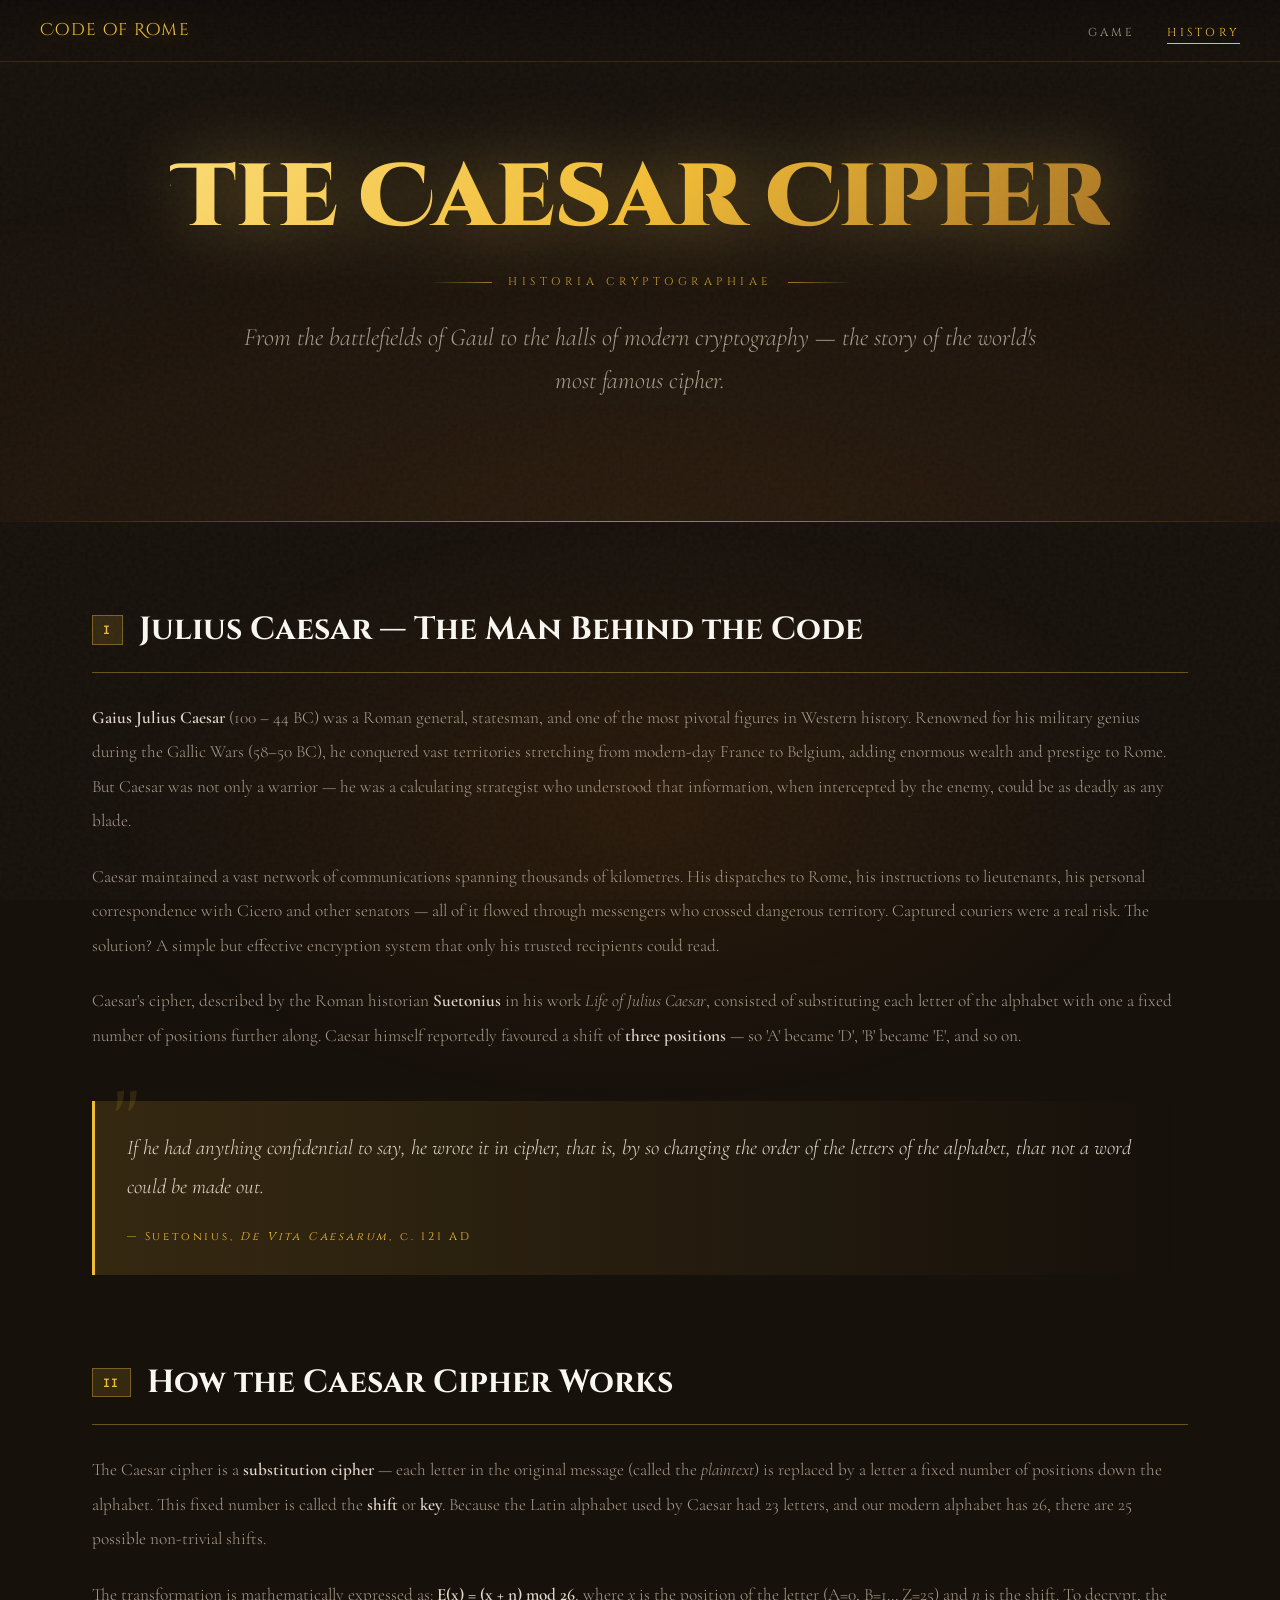
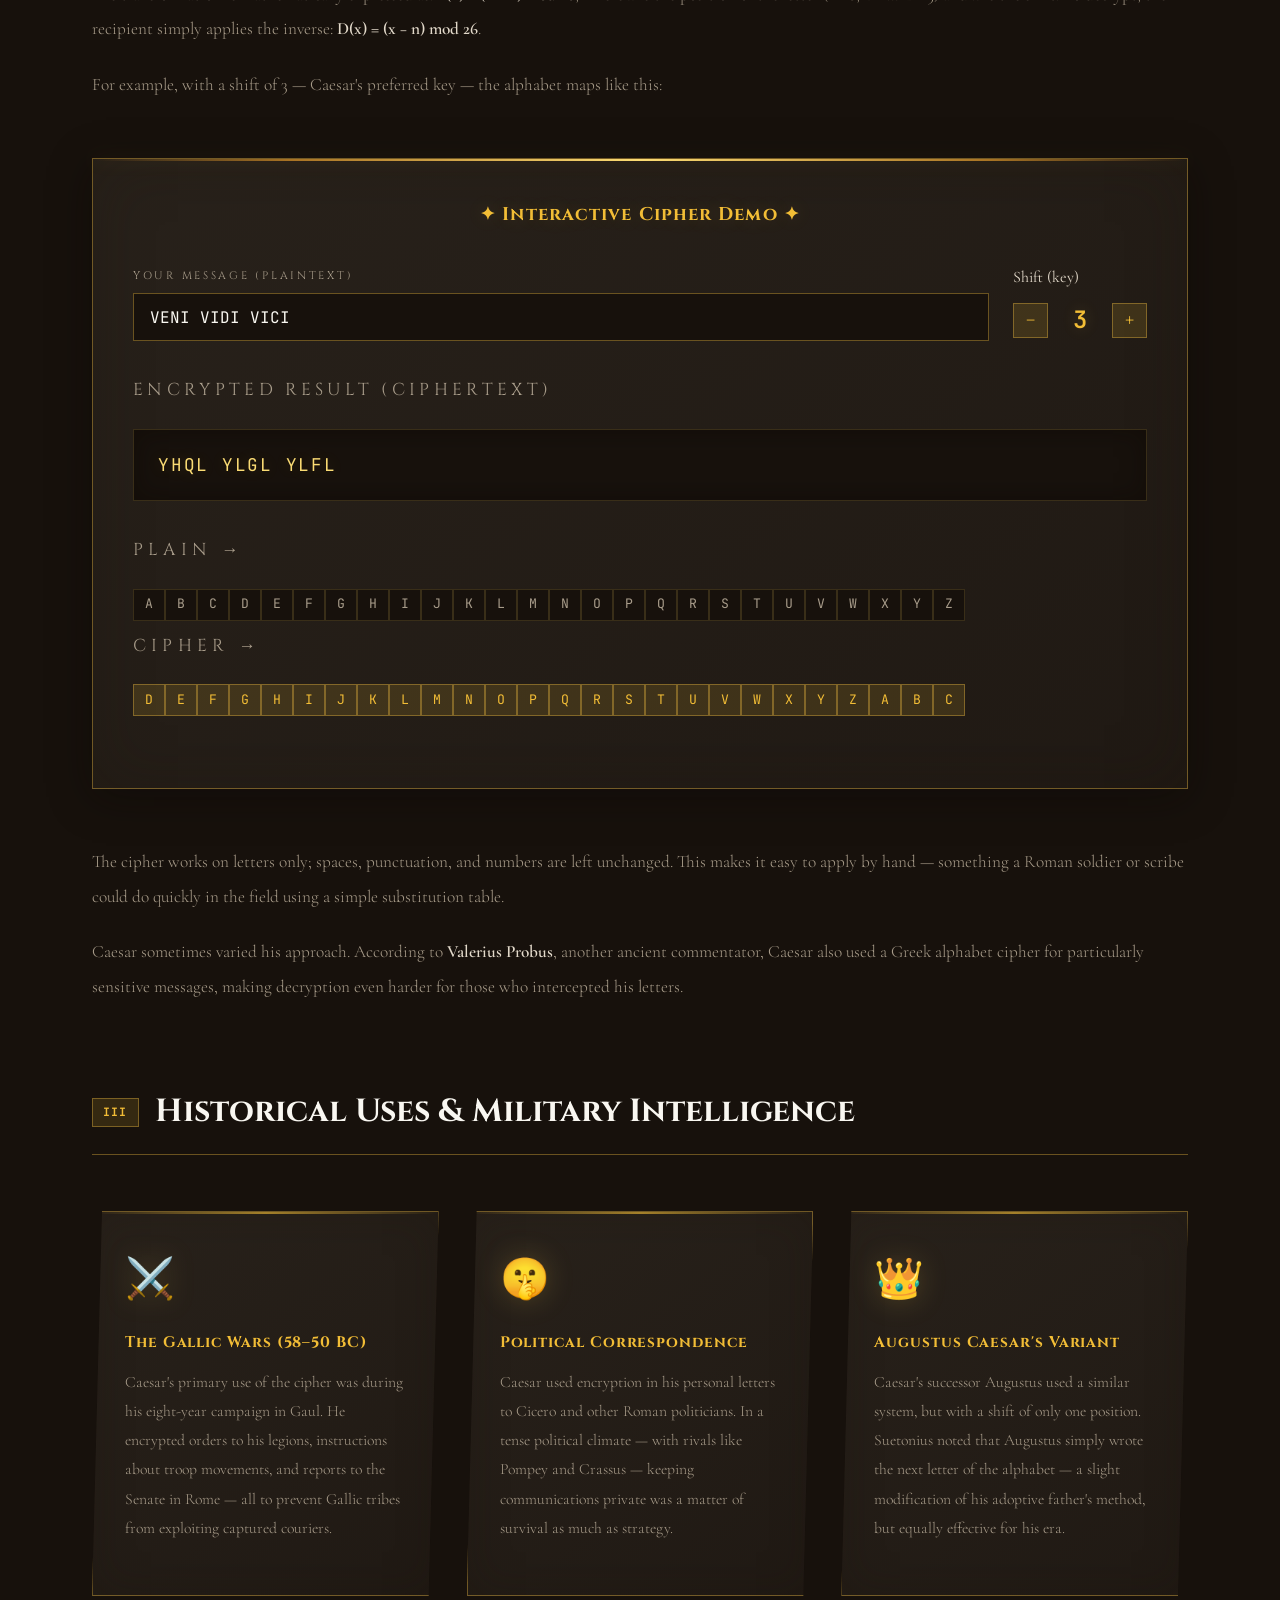
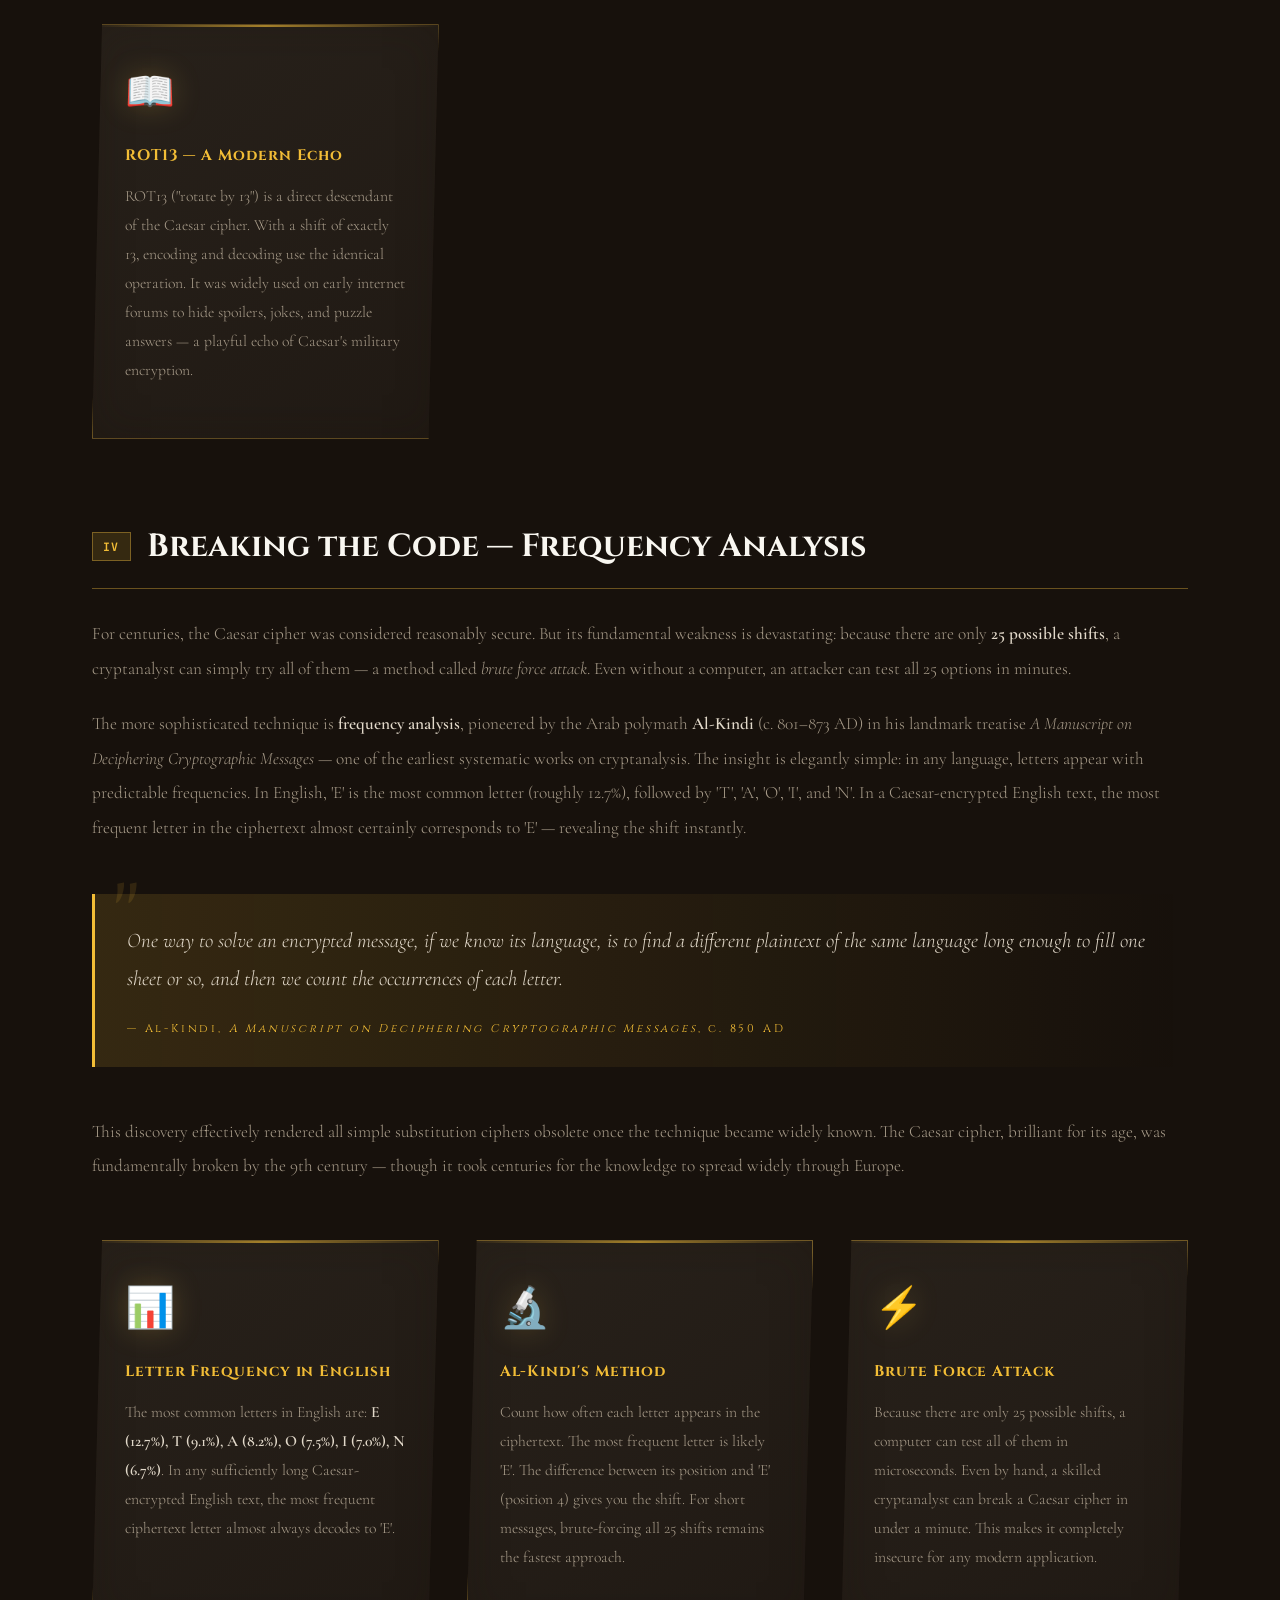
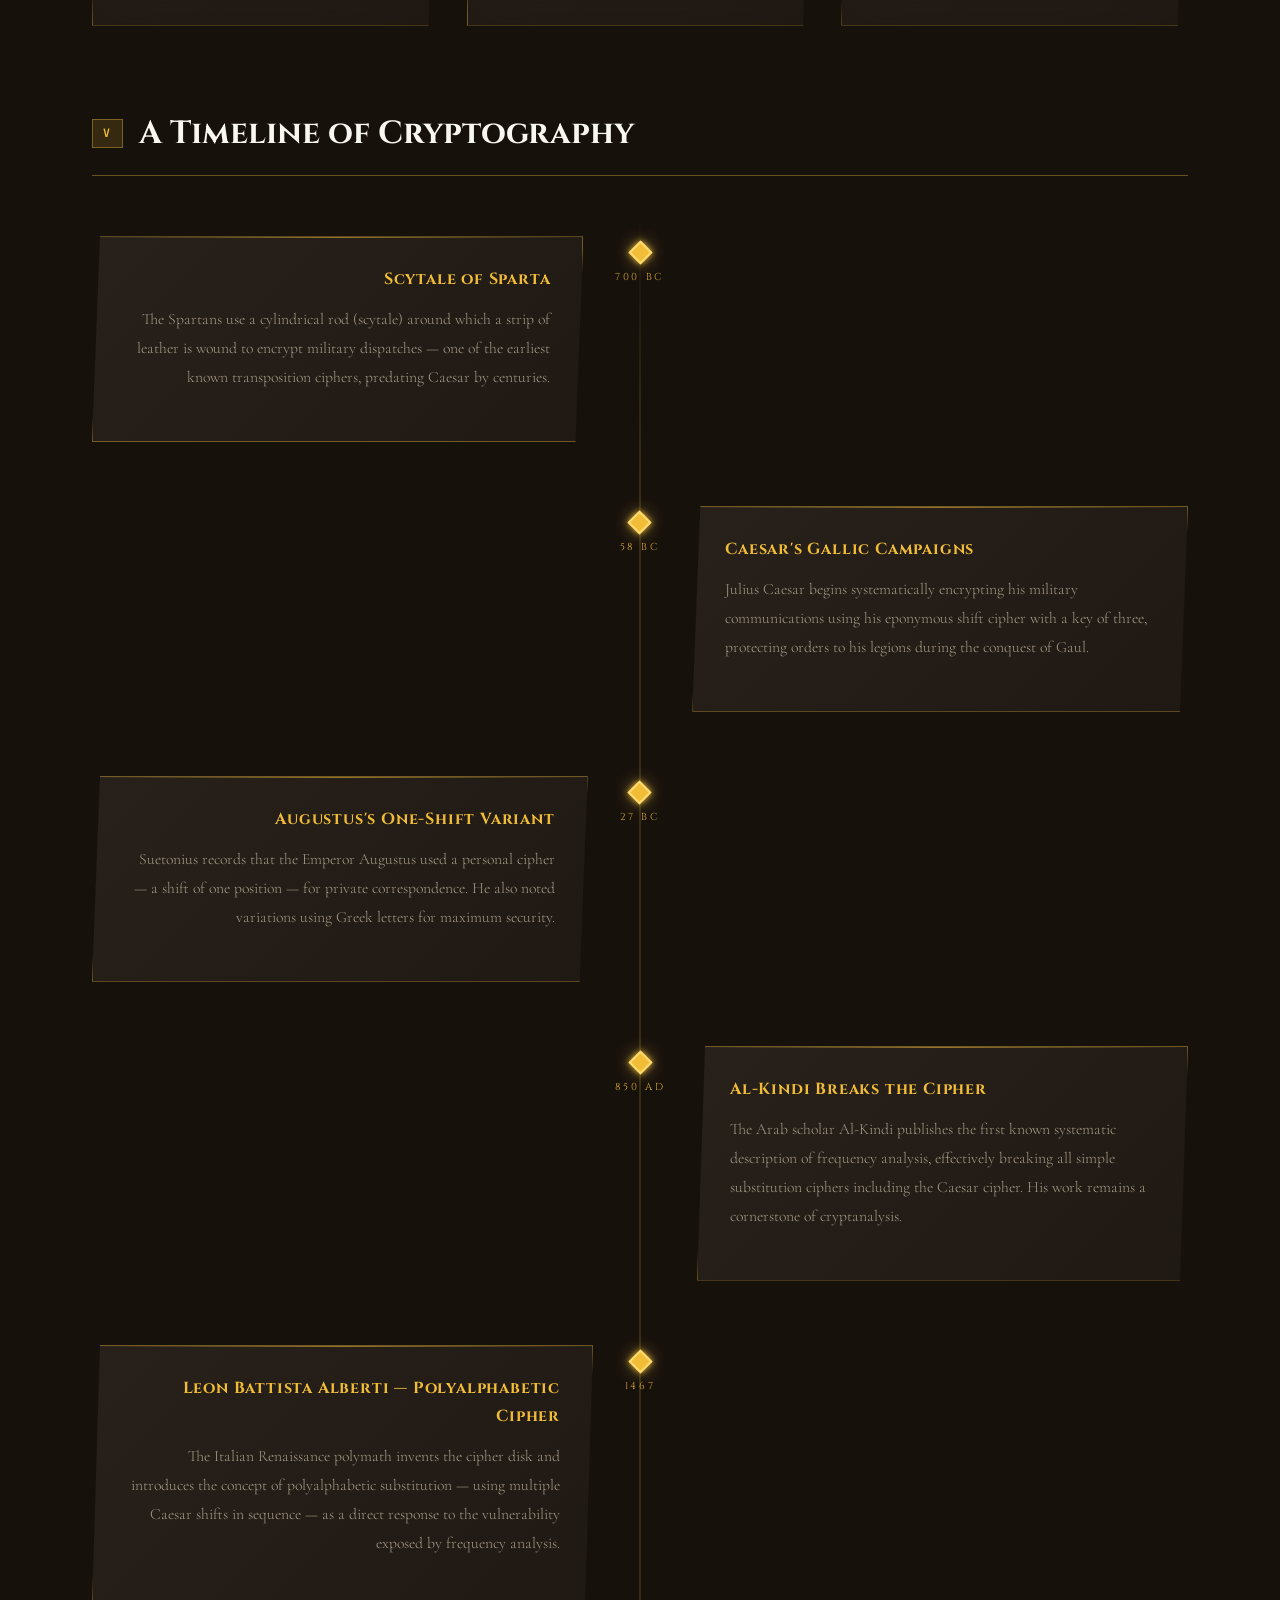
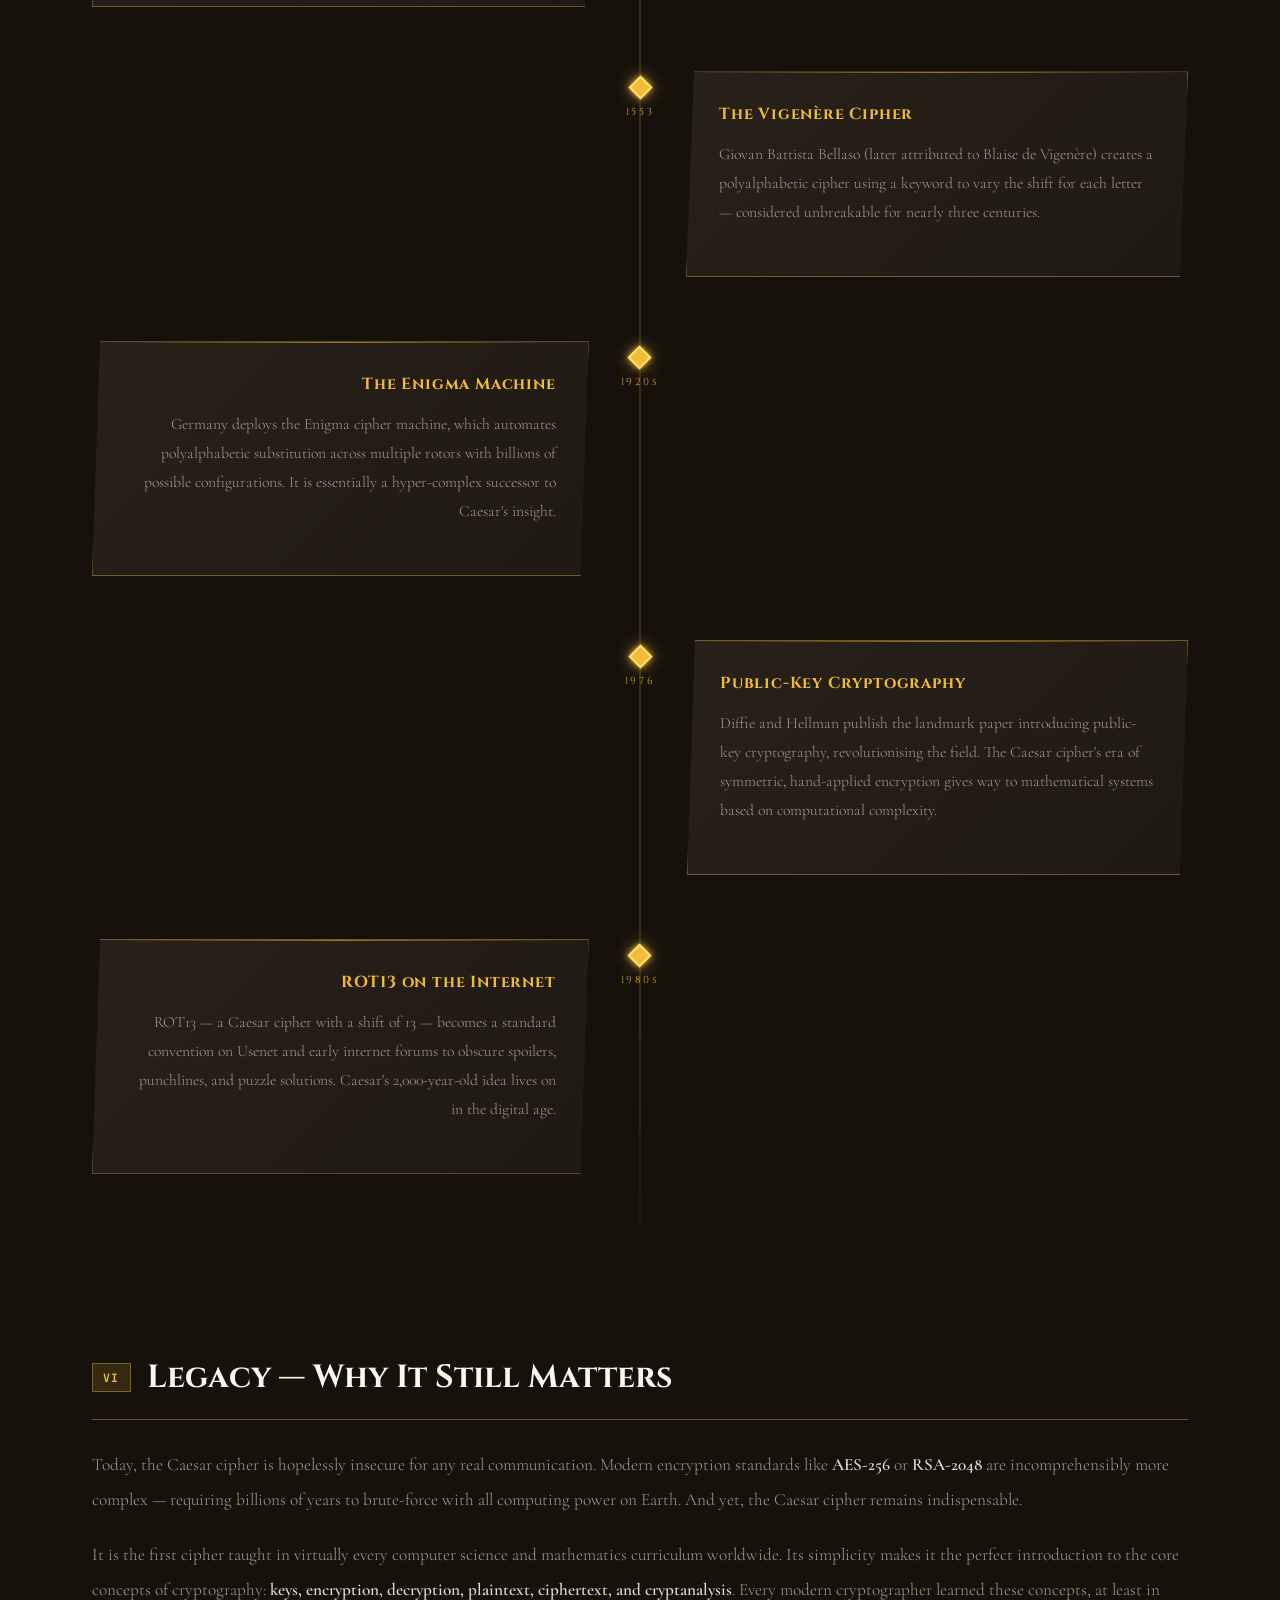
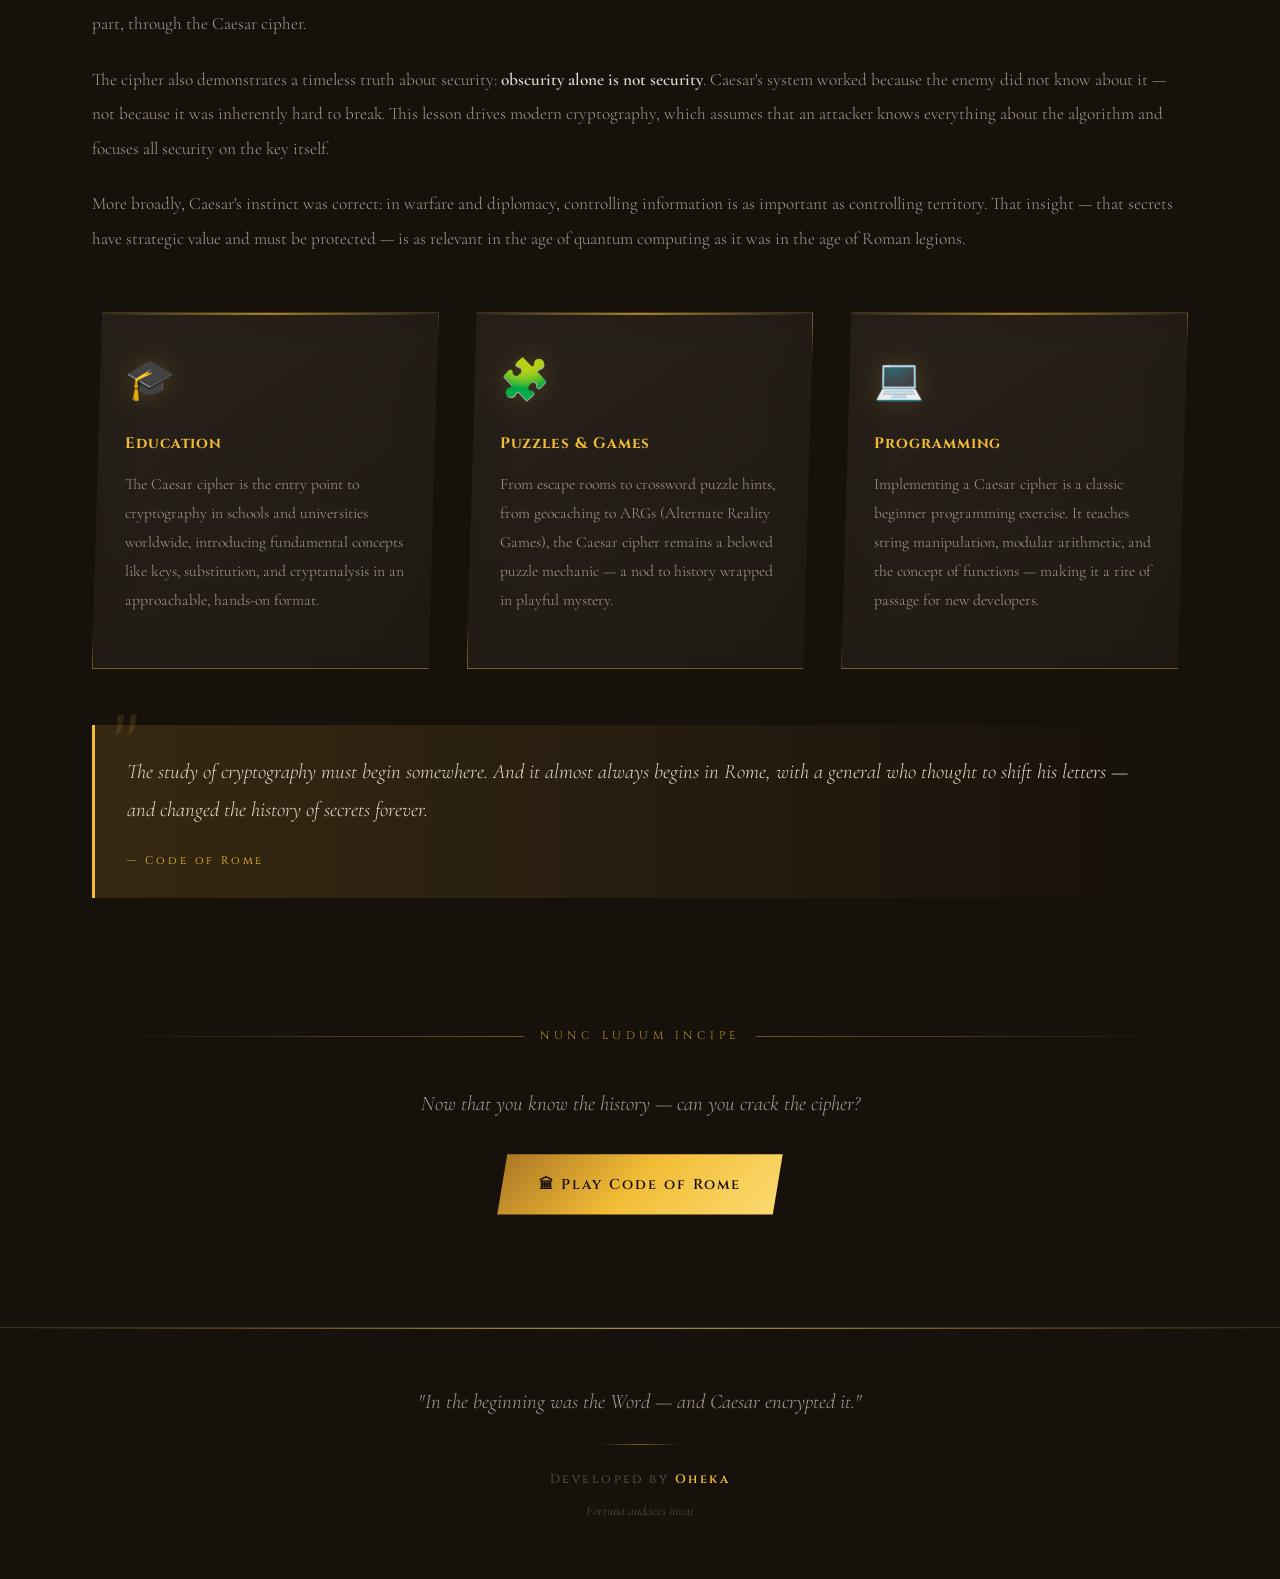
==== history.html @ 5fffc388 "Add files via upload" ====
<!DOCTYPE html>
<html lang="en">
<head>
    <meta charset="UTF-8">
    <meta name="viewport" content="width=device-width, initial-scale=1.0">
    <title>History of the Caesar Cipher — Code of Rome</title>
    <meta name="description" content="Discover the complete history of the Caesar Cipher — from Julius Caesar's military campaigns to modern cryptography.">
    <link rel="preconnect" href="https://fonts.googleapis.com">
    <link rel="preconnect" href="https://fonts.gstatic.com" crossorigin>
    <link href="https://fonts.googleapis.com/css2?family=Cinzel+Decorative:wght@400;700;900&family=Cinzel:wght@400;600;700&family=Cormorant+Garamond:ital,wght@0,300;0,400;0,600;1,300;1,400&family=JetBrains+Mono:wght@400;500;600&display=swap" rel="stylesheet">
    <link rel="stylesheet" href="styles.css">
</head>
<body>

<!-- ══ NAV ══ -->
<nav class="site-nav">
    <a href="index.html" class="nav-logo">Code of Rome</a>
    <ul class="nav-links">
        <li><a href="index.html">Game</a></li>
        <li><a href="history.html" class="active">History</a></li>
    </ul>
</nav>

<!-- ══ HISTORY HERO ══ -->
<section class="history-hero">
    <div class="history-hero-content">
        <h1 class="history-title">The Caesar Cipher</h1>
        <div style="display:flex;align-items:center;gap:1rem;justify-content:center;margin:1.5rem 0;">
            <div style="height:1px;width:4rem;background:linear-gradient(to right,transparent,var(--gold));opacity:0.6;"></div>
            <span style="font-family:'Cinzel',serif;font-size:0.7rem;letter-spacing:0.4em;color:var(--gold);opacity:0.8;">HISTORIA CRYPTOGRAPHIAE</span>
            <div style="height:1px;width:4rem;background:linear-gradient(to left,transparent,var(--gold));opacity:0.6;"></div>
        </div>
        <p class="history-lead">
            From the battlefields of Gaul to the halls of modern cryptography — the story of the world's most famous cipher.
        </p>
    </div>
</section>

<!-- ══ CONTENT ══ -->
<section class="history-section">
    <div class="container">
        <div class="history-prose">

            <!-- ─ SECTION 1: Caesar ─ -->
            <div class="prose-section">
                <h2><span class="num">I</span> Julius Caesar — The Man Behind the Code</h2>
                <p>
                    <strong>Gaius Julius Caesar</strong> (100 – 44 BC) was a Roman general, statesman, and one of the most pivotal figures in Western history. Renowned for his military genius during the Gallic Wars (58–50 BC), he conquered vast territories stretching from modern-day France to Belgium, adding enormous wealth and prestige to Rome. But Caesar was not only a warrior — he was a calculating strategist who understood that information, when intercepted by the enemy, could be as deadly as any blade.
                </p>
                <p>
                    Caesar maintained a vast network of communications spanning thousands of kilometres. His dispatches to Rome, his instructions to lieutenants, his personal correspondence with Cicero and other senators — all of it flowed through messengers who crossed dangerous territory. Captured couriers were a real risk. The solution? A simple but effective encryption system that only his trusted recipients could read.
                </p>
                <p>
                    Caesar's cipher, described by the Roman historian <strong>Suetonius</strong> in his work <em>Life of Julius Caesar</em>, consisted of substituting each letter of the alphabet with one a fixed number of positions further along. Caesar himself reportedly favoured a shift of <strong>three positions</strong> — so 'A' became 'D', 'B' became 'E', and so on.
                </p>

                <blockquote class="history-quote">
                    <p>If he had anything confidential to say, he wrote it in cipher, that is, by so changing the order of the letters of the alphabet, that not a word could be made out.</p>
                    <cite>— Suetonius, <em>De Vita Caesarum</em>, c. 121 AD</cite>
                </blockquote>
            </div>

            <!-- ─ SECTION 2: How it works ─ -->
            <div class="prose-section">
                <h2><span class="num">II</span> How the Caesar Cipher Works</h2>
                <p>
                    The Caesar cipher is a <strong>substitution cipher</strong> — each letter in the original message (called the <em>plaintext</em>) is replaced by a letter a fixed number of positions down the alphabet. This fixed number is called the <strong>shift</strong> or <strong>key</strong>. Because the Latin alphabet used by Caesar had 23 letters, and our modern alphabet has 26, there are 25 possible non-trivial shifts.
                </p>
                <p>
                    The transformation is mathematically expressed as: <strong>E(x) = (x + n) mod 26</strong>, where <em>x</em> is the position of the letter (A=0, B=1… Z=25) and <em>n</em> is the shift. To decrypt, the recipient simply applies the inverse: <strong>D(x) = (x − n) mod 26</strong>.
                </p>
                <p>
                    For example, with a shift of 3 — Caesar's preferred key — the alphabet maps like this:
                </p>

                <div class="cipher-demo">
                    <h3>✦ Interactive Cipher Demo ✦</h3>
                    <div class="demo-controls">
                        <div class="demo-field">
                            <label>Your message (plaintext)</label>
                            <input type="text" class="demo-input" id="demoInput" value="VENI VIDI VICI" oninput="updateDemo()" placeholder="Type something...">
                        </div>
                        <div class="shift-field">
                            <label>Shift (key)</label>
                            <div class="shift-control">
                                <button class="shift-btn" onclick="adjustShift(-1)">−</button>
                                <span class="shift-display" id="shiftDisplay">3</span>
                                <button class="shift-btn" onclick="adjustShift(1)">+</button>
                            </div>
                        </div>
                    </div>
                    <p class="demo-output-label">Encrypted result (ciphertext)</p>
                    <div class="demo-output" id="demoOutput">YHQL YLGL YLFL</div>

                    <!-- Alphabet mapping table -->
                    <div class="alphabet-table" style="margin-top:2rem;">
                        <p class="alpha-header">Plain →</p>
                        <div class="alpha-row" id="alphaPlain"></div>
                        <p class="alpha-header" style="margin-top:0.5rem;">Cipher →</p>
                        <div class="alpha-row" id="alphaEnc"></div>
                    </div>
                </div>

                <p>
                    The cipher works on letters only; spaces, punctuation, and numbers are left unchanged. This makes it easy to apply by hand — something a Roman soldier or scribe could do quickly in the field using a simple substitution table.
                </p>
                <p>
                    Caesar sometimes varied his approach. According to <strong>Valerius Probus</strong>, another ancient commentator, Caesar also used a Greek alphabet cipher for particularly sensitive messages, making decryption even harder for those who intercepted his letters.
                </p>
            </div>

            <!-- ─ SECTION 3: Historical Use ─ -->
            <div class="prose-section">
                <h2><span class="num">III</span> Historical Uses & Military Intelligence</h2>

                <div class="info-grid">
                    <div class="info-card">
                        <div class="info-card-icon">⚔️</div>
                        <h3>The Gallic Wars (58–50 BC)</h3>
                        <p>Caesar's primary use of the cipher was during his eight-year campaign in Gaul. He encrypted orders to his legions, instructions about troop movements, and reports to the Senate in Rome — all to prevent Gallic tribes from exploiting captured couriers.</p>
                    </div>
                    <div class="info-card">
                        <div class="info-card-icon">🤫</div>
                        <h3>Political Correspondence</h3>
                        <p>Caesar used encryption in his personal letters to Cicero and other Roman politicians. In a tense political climate — with rivals like Pompey and Crassus — keeping communications private was a matter of survival as much as strategy.</p>
                    </div>
                    <div class="info-card">
                        <div class="info-card-icon">👑</div>
                        <h3>Augustus Caesar's Variant</h3>
                        <p>Caesar's successor Augustus used a similar system, but with a shift of only one position. Suetonius noted that Augustus simply wrote the next letter of the alphabet — a slight modification of his adoptive father's method, but equally effective for his era.</p>
                    </div>
                    <div class="info-card">
                        <div class="info-card-icon">📖</div>
                        <h3>ROT13 — A Modern Echo</h3>
                        <p>ROT13 ("rotate by 13") is a direct descendant of the Caesar cipher. With a shift of exactly 13, encoding and decoding use the identical operation. It was widely used on early internet forums to hide spoilers, jokes, and puzzle answers — a playful echo of Caesar's military encryption.</p>
                    </div>
                </div>
            </div>

            <!-- ─ SECTION 4: Weaknesses ─ -->
            <div class="prose-section">
                <h2><span class="num">IV</span> Breaking the Code — Frequency Analysis</h2>
                <p>
                    For centuries, the Caesar cipher was considered reasonably secure. But its fundamental weakness is devastating: because there are only <strong>25 possible shifts</strong>, a cryptanalyst can simply try all of them — a method called <em>brute force attack</em>. Even without a computer, an attacker can test all 25 options in minutes.
                </p>
                <p>
                    The more sophisticated technique is <strong>frequency analysis</strong>, pioneered by the Arab polymath <strong>Al-Kindi</strong> (c. 801–873 AD) in his landmark treatise <em>A Manuscript on Deciphering Cryptographic Messages</em> — one of the earliest systematic works on cryptanalysis. The insight is elegantly simple: in any language, letters appear with predictable frequencies. In English, 'E' is the most common letter (roughly 12.7%), followed by 'T', 'A', 'O', 'I', and 'N'. In a Caesar-encrypted English text, the most frequent letter in the ciphertext almost certainly corresponds to 'E' — revealing the shift instantly.
                </p>

                <blockquote class="history-quote">
                    <p>One way to solve an encrypted message, if we know its language, is to find a different plaintext of the same language long enough to fill one sheet or so, and then we count the occurrences of each letter.</p>
                    <cite>— Al-Kindi, <em>A Manuscript on Deciphering Cryptographic Messages</em>, c. 850 AD</cite>
                </blockquote>

                <p>
                    This discovery effectively rendered all simple substitution ciphers obsolete once the technique became widely known. The Caesar cipher, brilliant for its age, was fundamentally broken by the 9th century — though it took centuries for the knowledge to spread widely through Europe.
                </p>

                <div class="info-grid">
                    <div class="info-card">
                        <div class="info-card-icon">📊</div>
                        <h3>Letter Frequency in English</h3>
                        <p>The most common letters in English are: <strong>E (12.7%), T (9.1%), A (8.2%), O (7.5%), I (7.0%), N (6.7%)</strong>. In any sufficiently long Caesar-encrypted English text, the most frequent ciphertext letter almost always decodes to 'E'.</p>
                    </div>
                    <div class="info-card">
                        <div class="info-card-icon">🔬</div>
                        <h3>Al-Kindi's Method</h3>
                        <p>Count how often each letter appears in the ciphertext. The most frequent letter is likely 'E'. The difference between its position and 'E' (position 4) gives you the shift. For short messages, brute-forcing all 25 shifts remains the fastest approach.</p>
                    </div>
                    <div class="info-card">
                        <div class="info-card-icon">⚡</div>
                        <h3>Brute Force Attack</h3>
                        <p>Because there are only 25 possible shifts, a computer can test all of them in microseconds. Even by hand, a skilled cryptanalyst can break a Caesar cipher in under a minute. This makes it completely insecure for any modern application.</p>
                    </div>
                </div>
            </div>

            <!-- ─ SECTION 5: Timeline ─ -->
            <div class="prose-section">
                <h2><span class="num">V</span> A Timeline of Cryptography</h2>

                <div class="timeline">
                    <div class="timeline-item">
                        <div class="timeline-content">
                            <h3>Scytale of Sparta</h3>
                            <p>The Spartans use a cylindrical rod (scytale) around which a strip of leather is wound to encrypt military dispatches — one of the earliest known transposition ciphers, predating Caesar by centuries.</p>
                        </div>
                        <div class="timeline-node">
                            <div class="timeline-gem"></div>
                            <span class="timeline-date">700 BC</span>
                        </div>
                        <div class="timeline-spacer"></div>
                    </div>

                    <div class="timeline-item">
                        <div class="timeline-spacer"></div>
                        <div class="timeline-node">
                            <div class="timeline-gem"></div>
                            <span class="timeline-date">58 BC</span>
                        </div>
                        <div class="timeline-content">
                            <h3>Caesar's Gallic Campaigns</h3>
                            <p>Julius Caesar begins systematically encrypting his military communications using his eponymous shift cipher with a key of three, protecting orders to his legions during the conquest of Gaul.</p>
                        </div>
                    </div>

                    <div class="timeline-item">
                        <div class="timeline-content">
                            <h3>Augustus's One-Shift Variant</h3>
                            <p>Suetonius records that the Emperor Augustus used a personal cipher — a shift of one position — for private correspondence. He also noted variations using Greek letters for maximum security.</p>
                        </div>
                        <div class="timeline-node">
                            <div class="timeline-gem"></div>
                            <span class="timeline-date">27 BC</span>
                        </div>
                        <div class="timeline-spacer"></div>
                    </div>

                    <div class="timeline-item">
                        <div class="timeline-spacer"></div>
                        <div class="timeline-node">
                            <div class="timeline-gem"></div>
                            <span class="timeline-date">850 AD</span>
                        </div>
                        <div class="timeline-content">
                            <h3>Al-Kindi Breaks the Cipher</h3>
                            <p>The Arab scholar Al-Kindi publishes the first known systematic description of frequency analysis, effectively breaking all simple substitution ciphers including the Caesar cipher. His work remains a cornerstone of cryptanalysis.</p>
                        </div>
                    </div>

                    <div class="timeline-item">
                        <div class="timeline-content">
                            <h3>Leon Battista Alberti — Polyalphabetic Cipher</h3>
                            <p>The Italian Renaissance polymath invents the cipher disk and introduces the concept of polyalphabetic substitution — using multiple Caesar shifts in sequence — as a direct response to the vulnerability exposed by frequency analysis.</p>
                        </div>
                        <div class="timeline-node">
                            <div class="timeline-gem"></div>
                            <span class="timeline-date">1467</span>
                        </div>
                        <div class="timeline-spacer"></div>
                    </div>

                    <div class="timeline-item">
                        <div class="timeline-spacer"></div>
                        <div class="timeline-node">
                            <div class="timeline-gem"></div>
                            <span class="timeline-date">1553</span>
                        </div>
                        <div class="timeline-content">
                            <h3>The Vigenère Cipher</h3>
                            <p>Giovan Battista Bellaso (later attributed to Blaise de Vigenère) creates a polyalphabetic cipher using a keyword to vary the shift for each letter — considered unbreakable for nearly three centuries.</p>
                        </div>
                    </div>

                    <div class="timeline-item">
                        <div class="timeline-content">
                            <h3>The Enigma Machine</h3>
                            <p>Germany deploys the Enigma cipher machine, which automates polyalphabetic substitution across multiple rotors with billions of possible configurations. It is essentially a hyper-complex successor to Caesar's insight.</p>
                        </div>
                        <div class="timeline-node">
                            <div class="timeline-gem"></div>
                            <span class="timeline-date">1920s</span>
                        </div>
                        <div class="timeline-spacer"></div>
                    </div>

                    <div class="timeline-item">
                        <div class="timeline-spacer"></div>
                        <div class="timeline-node">
                            <div class="timeline-gem"></div>
                            <span class="timeline-date">1976</span>
                        </div>
                        <div class="timeline-content">
                            <h3>Public-Key Cryptography</h3>
                            <p>Diffie and Hellman publish the landmark paper introducing public-key cryptography, revolutionising the field. The Caesar cipher's era of symmetric, hand-applied encryption gives way to mathematical systems based on computational complexity.</p>
                        </div>
                    </div>

                    <div class="timeline-item">
                        <div class="timeline-content">
                            <h3>ROT13 on the Internet</h3>
                            <p>ROT13 — a Caesar cipher with a shift of 13 — becomes a standard convention on Usenet and early internet forums to obscure spoilers, punchlines, and puzzle solutions. Caesar's 2,000-year-old idea lives on in the digital age.</p>
                        </div>
                        <div class="timeline-node">
                            <div class="timeline-gem"></div>
                            <span class="timeline-date">1980s</span>
                        </div>
                        <div class="timeline-spacer"></div>
                    </div>
                </div>
            </div>

            <!-- ─ SECTION 6: Legacy ─ -->
            <div class="prose-section">
                <h2><span class="num">VI</span> Legacy — Why It Still Matters</h2>
                <p>
                    Today, the Caesar cipher is hopelessly insecure for any real communication. Modern encryption standards like <strong>AES-256</strong> or <strong>RSA-2048</strong> are incomprehensibly more complex — requiring billions of years to brute-force with all computing power on Earth. And yet, the Caesar cipher remains indispensable.
                </p>
                <p>
                    It is the first cipher taught in virtually every computer science and mathematics curriculum worldwide. Its simplicity makes it the perfect introduction to the core concepts of cryptography: <strong>keys, encryption, decryption, plaintext, ciphertext, and cryptanalysis</strong>. Every modern cryptographer learned these concepts, at least in part, through the Caesar cipher.
                </p>
                <p>
                    The cipher also demonstrates a timeless truth about security: <strong>obscurity alone is not security</strong>. Caesar's system worked because the enemy did not know about it — not because it was inherently hard to break. This lesson drives modern cryptography, which assumes that an attacker knows everything about the algorithm and focuses all security on the key itself.
                </p>
                <p>
                    More broadly, Caesar's instinct was correct: in warfare and diplomacy, controlling information is as important as controlling territory. That insight — that secrets have strategic value and must be protected — is as relevant in the age of quantum computing as it was in the age of Roman legions.
                </p>

                <div class="info-grid">
                    <div class="info-card">
                        <div class="info-card-icon">🎓</div>
                        <h3>Education</h3>
                        <p>The Caesar cipher is the entry point to cryptography in schools and universities worldwide, introducing fundamental concepts like keys, substitution, and cryptanalysis in an approachable, hands-on format.</p>
                    </div>
                    <div class="info-card">
                        <div class="info-card-icon">🧩</div>
                        <h3>Puzzles & Games</h3>
                        <p>From escape rooms to crossword puzzle hints, from geocaching to ARGs (Alternate Reality Games), the Caesar cipher remains a beloved puzzle mechanic — a nod to history wrapped in playful mystery.</p>
                    </div>
                    <div class="info-card">
                        <div class="info-card-icon">💻</div>
                        <h3>Programming</h3>
                        <p>Implementing a Caesar cipher is a classic beginner programming exercise. It teaches string manipulation, modular arithmetic, and the concept of functions — making it a rite of passage for new developers.</p>
                    </div>
                </div>

                <blockquote class="history-quote">
                    <p>The study of cryptography must begin somewhere. And it almost always begins in Rome, with a general who thought to shift his letters — and changed the history of secrets forever.</p>
                    <cite>— Code of Rome</cite>
                </blockquote>
            </div>

            <!-- CTA -->
            <div style="text-align:center; padding: 3rem 0 1rem;">
                <div style="display:flex;align-items:center;gap:1rem;justify-content:center;margin-bottom:2.5rem;">
                    <div style="height:1px;flex:1;background:linear-gradient(to right,transparent,var(--gold));opacity:0.4;"></div>
                    <span style="font-family:'Cinzel',serif;font-size:0.7rem;letter-spacing:0.4em;color:var(--gold);opacity:0.75;">NUNC LUDUM INCIPE</span>
                    <div style="height:1px;flex:1;background:linear-gradient(to left,transparent,var(--gold));opacity:0.4;"></div>
                </div>
                <p style="font-family:'Cormorant Garamond',serif;font-size:1.3rem;font-style:italic;color:var(--text-muted);margin-bottom:2rem;font-weight:300;">
                    Now that you know the history — can you crack the cipher?
                </p>
                <a href="index.html" style="font-family:'Cinzel',serif;font-size:0.9rem;letter-spacing:0.14em;padding:1.1rem 2.6rem;background:linear-gradient(135deg,var(--gold-dark),var(--gold) 48%,var(--gold-light));color:var(--bg-900);border:none;cursor:pointer;display:inline-flex;align-items:center;gap:0.8rem;font-weight:600;clip-path:polygon(10px 0,100% 0,calc(100% - 10px) 100%,0 100%);text-decoration:none;box-shadow:0 4px 28px var(--gold-glow);transition:all 0.35s ease;">
                    🏛 Play Code of Rome
                </a>
            </div>

        </div>
    </div>
</section>

<!-- ══ FOOTER ══ -->
<footer class="footer">
    <div class="footer-content">
        <p class="footer-quote">"In the beginning was the Word — and Caesar encrypted it."</p>
        <div class="footer-divider"></div>
        <p class="footer-credits">Developed by <strong>Oheka</strong></p>
        <p class="footer-motto">Fortuna audaces iuvat</p>
    </div>
</footer>

<script>
let demoShift = 3;
const alphabet = 'ABCDEFGHIJKLMNOPQRSTUVWXYZ';

function caesarCipher(text, shift) {
    return text.split('').map(c => {
        if (/[a-zA-Z]/.test(c)) {
            const upper = c.toUpperCase();
            const idx = alphabet.indexOf(upper);
            const enc = alphabet[(idx + shift) % 26];
            return c === c.toLowerCase() ? enc.toLowerCase() : enc;
        }
        return c;
    }).join('');
}

function updateDemo() {
    const input = document.getElementById('demoInput').value || '';
    document.getElementById('demoOutput').textContent = caesarCipher(input, demoShift) || '·';
    updateAlphabetTable();
}

function adjustShift(delta) {
    demoShift = ((demoShift + delta - 1 + 25) % 25) + 1;
    document.getElementById('shiftDisplay').textContent = demoShift;
    updateDemo();
}

function updateAlphabetTable() {
    const plain = document.getElementById('alphaPlain');
    const enc   = document.getElementById('alphaEnc');
    if (!plain || !enc) return;
    plain.innerHTML = '';
    enc.innerHTML   = '';
    for (let i = 0; i < 26; i++) {
        const pCell = document.createElement('div');
        pCell.className = 'alpha-cell orig';
        pCell.textContent = alphabet[i];
        plain.appendChild(pCell);
        const eCell = document.createElement('div');
        eCell.className = 'alpha-cell enc';
        eCell.textContent = alphabet[(i + demoShift) % 26];
        enc.appendChild(eCell);
    }
}

// Animate prose sections on scroll
const observer = new IntersectionObserver((entries) => {
    entries.forEach(e => {
        if (e.isIntersecting) {
            e.target.style.animationPlayState = 'running';
            observer.unobserve(e.target);
        }
    });
}, { threshold: 0.1 });

document.querySelectorAll('.prose-section, .timeline-item').forEach((el, i) => {
    el.style.animationDelay = '0s';
    el.style.animationPlayState = 'paused';
    observer.observe(el);
});

document.addEventListener('DOMContentLoaded', () => {
    updateAlphabetTable();
    updateDemo();
});
</script>
</body>
</html>
---- styles.css ----
@import url('https://fonts.googleapis.com/css2?family=Cinzel+Decorative:wght@400;700;900&family=Cinzel:wght@400;600;700&family=Cormorant+Garamond:ital,wght@0,300;0,400;0,600;1,300;1,400&family=JetBrains+Mono:wght@400;500;600&display=swap');

:root {
    --gold:         hsl(43, 88%, 58%);
    --gold-light:   hsl(46, 95%, 72%);
    --gold-pale:    hsl(48, 98%, 84%);
    --gold-dark:    hsl(36, 65%, 40%);
    --gold-deep:    hsl(30, 55%, 28%);
    --gold-faint:   hsla(43, 88%, 58%, 0.14);
    --gold-glow:    hsla(44, 95%, 65%, 0.48);
    --gold-glow2:   hsla(44, 95%, 65%, 0.2);

    --bg-900: hsl(26, 30%, 7%);
    --bg-850: hsl(28, 24%, 10%);
    --bg-800: hsl(30, 20%, 13%);
    --bg-700: hsl(32, 15%, 18%);
    --bg-600: hsl(33, 12%, 24%);
    --bg-500: hsl(34, 9%, 36%);

    --text-bright:  hsl(42, 42%, 96%);
    --text-primary: hsl(38, 30%, 84%);
    --text-muted:   hsl(35, 15%, 60%);
    --text-dim:     hsl(33, 10%, 42%);

    --success: hsl(142, 55%, 48%);
    --error:   hsl(0, 68%, 56%);

    --border:        hsla(43, 50%, 52%, 0.2);
    --border-warm:   hsla(43, 70%, 55%, 0.42);
    --border-bright: hsla(43, 85%, 62%, 0.72);
}

*, *::before, *::after { margin: 0; padding: 0; box-sizing: border-box; }
html { scroll-behavior: smooth; }

body {
    font-family: 'Cormorant Garamond', serif;
    background-color: var(--bg-900);
    color: var(--text-primary);
    line-height: 1.75;
    overflow-x: hidden;
}

/* Grain */
body::after {
    content: '';
    position: fixed; inset: 0;
    background-image: url("data:image/svg+xml,%3Csvg viewBox='0 0 256 256' xmlns='http://www.w3.org/2000/svg'%3E%3Cfilter id='n'%3E%3CfeTurbulence type='fractalNoise' baseFrequency='0.85' numOctaves='4' stitchTiles='stitch'/%3E%3C/filter%3E%3Crect width='100%25' height='100%25' filter='url(%23n)' opacity='0.06'/%3E%3C/svg%3E");
    opacity: 0.6; pointer-events: none; z-index: 9998;
}

/* Warm ember at bottom */
body::before {
    content: '';
    position: fixed; bottom: -25%; left: 50%; transform: translateX(-50%);
    width: 90vw; height: 70vh;
    background: radial-gradient(ellipse, hsla(30, 80%, 18%, 0.32), transparent 65%);
    pointer-events: none; z-index: 0;
}

.container { max-width: 72rem; margin: 0 auto; padding: 0 1.75rem; }

/* ════════════════════════ NAV ════════════════════════ */
.site-nav {
    position: fixed; top: 0; left: 0; right: 0; z-index: 100;
    display: flex; align-items: center; justify-content: space-between;
    padding: 1rem 2.5rem;
    background: linear-gradient(to bottom, hsla(26, 30%, 5%, 0.97), hsla(26, 30%, 5%, 0));
    backdrop-filter: blur(6px);
    border-bottom: 1px solid var(--border);
}

.nav-logo {
    font-family: 'Cinzel Decorative', serif;
    font-size: 1.05rem; color: var(--gold);
    text-decoration: none; letter-spacing: 0.08em;
    text-shadow: 0 0 24px var(--gold-glow);
}

.nav-links { display: flex; gap: 2rem; list-style: none; }

.nav-links a {
    font-family: 'Cinzel', serif; font-size: 0.72rem;
    letter-spacing: 0.28em; text-transform: uppercase;
    color: var(--text-muted); text-decoration: none;
    transition: color 0.3s ease; position: relative;
}

.nav-links a::after {
    content: ''; position: absolute; bottom: -4px; left: 0; right: 0;
    height: 1px; background: var(--gold);
    transform: scaleX(0); transition: transform 0.3s ease;
}

.nav-links a:hover, .nav-links a.active { color: var(--gold); }
.nav-links a:hover::after, .nav-links a.active::after { transform: scaleX(1); }

/* ════════════════════════ HERO ════════════════════════ */
.hero {
    position: relative; min-height: 100vh;
    display: flex; flex-direction: column;
    align-items: center; justify-content: center;
    overflow: hidden;
}

.hero-bg {
    position: absolute; inset: 0;
    background: url('/Code_Of_Rome.png') no-repeat center center / cover;
    opacity: 0.18; filter: sepia(55%) saturate(65%);
    transform: scale(1.07); transition: transform 10s ease-out, opacity 1.4s ease;
}
.hero-bg.loaded { transform: scale(1); opacity: 0.3; }

.hero-vignette {
    position: absolute; inset: 0;
    background:
        radial-gradient(ellipse 75% 65% at 50% 38%, transparent 28%, var(--bg-900) 100%),
        linear-gradient(to bottom, var(--bg-900) 0%, transparent 20%, transparent 62%, var(--bg-900) 100%);
}

/* Ember particles */
.hero-embers { position: absolute; inset: 0; pointer-events: none; overflow: hidden; }

.ember {
    position: absolute; bottom: -10px;
    width: 3px; height: 3px;
    background: var(--gold); border-radius: 50%;
    opacity: 0;
    box-shadow: 0 0 6px var(--gold);
    animation: riseEmber var(--dur, 7s) var(--delay, 0s) ease-in infinite;
}

@keyframes riseEmber {
    0%   { transform: translateY(0) translateX(0) scale(1); opacity: 0; }
    8%   { opacity: 0.9; }
    75%  { opacity: 0.3; }
    100% { transform: translateY(-95vh) translateX(var(--drift, 40px)) scale(0.2); opacity: 0; }
}

.hero-overlay {
    position: relative; z-index: 2; text-align: center;
    padding: 2rem 1.5rem; max-width: 76rem;
    display: flex; flex-direction: column; align-items: center;
}

.hero-eyebrow {
    font-family: 'Cinzel', serif; font-size: 0.76rem;
    letter-spacing: 0.44em; text-transform: uppercase;
    color: var(--gold); margin-bottom: 2.2rem;
    animation: fadeInDown 1s ease-out;
    text-shadow: 0 0 30px var(--gold-glow);
}

.hero-title {
    font-family: 'Cinzel Decorative', serif;
    font-size: clamp(3.4rem, 11.5vw, 8.5rem);
    font-weight: 900; color: transparent;
    background: linear-gradient(160deg,
        var(--gold-pale)  0%,
        var(--gold-light) 22%,
        var(--gold)       52%,
        var(--gold-dark)  76%,
        var(--gold-light) 100%);
    -webkit-background-clip: text; background-clip: text;
    line-height: 1.05; letter-spacing: 0.04em;
    animation: fadeInUp 1.1s ease-out 0.2s both;
    filter: drop-shadow(0 0 55px var(--gold-glow)) drop-shadow(0 2px 6px rgba(0,0,0,0.9));
}

/* Ornament row */
.hero-ornament-row {
    display: flex; align-items: center; gap: 1rem;
    margin: 2rem 0; animation: fadeInUp 1s ease-out 0.42s both;
}

.hero-orn-line { height: 1px; width: 5.5rem; background: linear-gradient(to right, transparent, var(--gold)); }
.hero-orn-line:last-child { background: linear-gradient(to left, transparent, var(--gold)); }

.hero-orn-gem {
    width: 9px; height: 9px;
    background: var(--gold); transform: rotate(45deg);
    border: 1px solid var(--gold-light);
    box-shadow: 0 0 16px var(--gold-glow), 0 0 5px var(--gold);
}

.hero-orn-text {
    font-family: 'Cinzel', serif; font-size: 0.72rem;
    letter-spacing: 0.38em; color: var(--gold); opacity: 0.75;
}

.hero-subtitle {
    font-family: 'Cormorant Garamond', serif;
    font-size: clamp(1.3rem, 3vw, 2rem);
    font-style: italic; font-weight: 300;
    color: var(--text-primary); margin-bottom: 1.5rem;
    animation: fadeInUp 1s ease-out 0.57s both;
}

.hero-description {
    font-size: clamp(1rem, 2vw, 1.2rem);
    color: var(--text-muted); max-width: 44rem;
    margin: 0 auto 3rem; line-height: 1.95;
    animation: fadeInUp 1s ease-out 0.68s both; font-weight: 300;
}

.hero-buttons {
    display: flex; gap: 1.25rem; flex-wrap: wrap;
    justify-content: center; animation: fadeInUp 1s ease-out 0.82s both;
}

.hero-btn {
    font-family: 'Cinzel', serif; font-size: 0.9rem;
    letter-spacing: 0.14em; padding: 1.1rem 2.6rem;
    cursor: pointer; transition: all 0.4s ease;
    display: inline-flex; align-items: center; gap: 0.8rem;
    border: none; position: relative; overflow: hidden;
    clip-path: polygon(10px 0, 100% 0, calc(100% - 10px) 100%, 0 100%);
}

.hero-btn-primary {
    background: linear-gradient(135deg, var(--gold-dark), var(--gold) 48%, var(--gold-light));
    color: var(--bg-900);
    box-shadow: 0 4px 28px var(--gold-glow), 0 0 0 1px var(--gold-dark);
}

.hero-btn-primary:hover {
    transform: translateY(-4px);
    box-shadow: 0 10px 36px var(--gold-glow), 0 0 0 1px var(--gold);
    filter: brightness(1.1);
}

.hero-btn-secondary {
    background: transparent; color: var(--gold);
    border: 1px solid var(--border-bright);
}
.hero-btn-secondary:hover { background: var(--gold-faint); transform: translateY(-4px); border-color: var(--gold); }

.scroll-indicator {
    position: absolute; bottom: 2.5rem; left: 50%; transform: translateX(-50%);
    display: flex; flex-direction: column; align-items: center; gap: 0.5rem;
    color: var(--text-dim); animation: floatDown 2.8s ease-in-out infinite;
}
.scroll-label { font-family: 'Cinzel', serif; font-size: 0.6rem; letter-spacing: 0.35em; text-transform: uppercase; }

/* ════════════════════════ GAME SECTION ════════════════════════ */
.game-section { padding: 6rem 0 7rem; position: relative; }

.game-section::before {
    content: ''; position: absolute; top: 0; left: 0; right: 0; height: 1px;
    background: linear-gradient(to right, transparent, var(--gold) 38%, var(--gold-light) 50%, var(--gold) 62%, transparent);
    opacity: 0.55;
}

.section-header { text-align: center; margin-bottom: 4rem; animation: fadeInUp 0.7s ease-out; }

.section-tag {
    font-family: 'Cinzel', serif; font-size: 0.7rem;
    letter-spacing: 0.42em; text-transform: uppercase;
    color: var(--gold); display: block; margin-bottom: 0.85rem; opacity: 0.88;
}

.section-title {
    font-family: 'Cinzel', serif;
    font-size: clamp(1.6rem, 4vw, 2.6rem);
    font-weight: 700; color: var(--text-bright); line-height: 1.15;
    text-shadow: 0 0 40px var(--gold-glow2);
}

/* Progress */
.progress-section {
    margin-bottom: 3.5rem;
    background: linear-gradient(145deg, var(--bg-800), var(--bg-850));
    border: 1px solid var(--border-warm);
    padding: 2rem 2.5rem; position: relative;
    animation: fadeInUp 0.7s ease-out;
    clip-path: polygon(14px 0, 100% 0, calc(100% - 14px) 100%, 0 100%);
    box-shadow: inset 0 0 70px hsla(30, 60%, 14%, 0.3), 0 4px 24px hsla(26, 40%, 3%, 0.5);
}

.progress-section::before {
    content: ''; position: absolute; top: 0; left: 0; right: 0; height: 2px;
    background: linear-gradient(90deg, transparent, var(--gold) 28%, var(--gold-light) 50%, var(--gold) 72%, transparent);
    opacity: 0.75;
}

.progress-header { display: flex; justify-content: space-between; align-items: center; margin-bottom: 1.5rem; flex-wrap: wrap; gap: 1rem; }

.progress-title { font-family: 'Cinzel', serif; font-size: 0.72rem; letter-spacing: 0.3em; text-transform: uppercase; color: var(--text-muted); }

.progress-badge {
    font-family: 'JetBrains Mono', monospace;
    font-size: 1rem; font-weight: 600; color: var(--gold);
    background: var(--gold-faint); border: 1px solid var(--border-bright);
    padding: 0.3rem 1rem; letter-spacing: 0.12em;
    box-shadow: 0 0 18px var(--gold-glow2);
}

.progress-bar { height: 5px; background: var(--bg-700); margin-bottom: 1.5rem; position: relative; overflow: visible; }

.progress-fill {
    height: 100%;
    background: linear-gradient(90deg, var(--gold-deep), var(--gold-dark), var(--gold), var(--gold-light));
    background-size: 200% 100%;
    transition: width 0.65s cubic-bezier(0.4, 0, 0.2, 1);
    width: 0%;
    box-shadow: 0 0 14px var(--gold-glow), 0 0 5px var(--gold);
    animation: shimmer 3s ease-in-out infinite;
}

@keyframes shimmer { 0%, 100% { background-position: 0% 0%; } 50% { background-position: 100% 0%; } }

.progress-markers { display: flex; justify-content: space-between; }

.marker { display: flex; flex-direction: column; align-items: center; gap: 0.4rem; }
.marker::before { content: ''; width: 7px; height: 7px; background: var(--bg-600); border: 1px solid var(--bg-500); transform: rotate(45deg); transition: all 0.4s ease; }
.marker.active::before { background: var(--gold); border-color: var(--gold-light); box-shadow: 0 0 12px var(--gold-glow), 0 0 24px var(--gold-glow2); }
.marker::after { content: attr(data-numeral); font-family: 'Cinzel', serif; font-size: 0.58rem; color: var(--bg-500); letter-spacing: 0.05em; transition: color 0.4s ease; }
.marker.active::after { color: var(--gold); }

/* Game Card */
.game-card {
    background: linear-gradient(150deg, var(--bg-800), var(--bg-850) 60%, var(--bg-800));
    border: 1px solid var(--border-warm);
    position: relative; padding: clamp(2rem, 5vw, 3.5rem);
    margin-bottom: 2.5rem;
    animation: fadeInUp 0.7s ease-out 0.15s both;
    overflow: hidden;
    box-shadow: 0 12px 60px hsla(26, 40%, 4%, 0.65), inset 0 0 100px hsla(30, 60%, 10%, 0.25);
}

/* Marble lines */
.game-card::before {
    content: ''; position: absolute; inset: 0;
    background: repeating-linear-gradient(-38deg, transparent, transparent 90px, hsla(38, 30%, 40%, 0.022) 90px, hsla(38, 30%, 40%, 0.022) 91px);
    pointer-events: none;
}

.game-card-accent {
    position: absolute; top: 0; left: 0; right: 0; height: 2px;
    background: linear-gradient(90deg, transparent, var(--gold-dark) 18%, var(--gold-light) 50%, var(--gold-dark) 82%, transparent);
    box-shadow: 0 0 20px var(--gold-glow);
}

.corner-ornament { position: absolute; width: 54px; height: 54px; pointer-events: none; }
.corner-ornament svg { color: var(--gold); opacity: 0.55; width: 100%; height: 100%; }
.corner-ornament.tl { top: 0; left: 0; }
.corner-ornament.tr { top: 0; right: 0; transform: scaleX(-1); }
.corner-ornament.bl { bottom: 0; left: 0; transform: scaleY(-1); }
.corner-ornament.br { bottom: 0; right: 0; transform: scale(-1); }

/* Cipher display */
.cipher-display { margin-bottom: 2.5rem; }

.cipher-label {
    display: block; font-family: 'Cinzel', serif;
    font-size: 0.68rem; font-weight: 600;
    text-transform: uppercase; letter-spacing: 0.38em;
    color: var(--gold); margin-bottom: 1rem; opacity: 0.88;
}

.cipher-box {
    background: var(--bg-900); border: 1px solid var(--border-warm);
    padding: 2.5rem 2rem; min-height: 9.5rem;
    display: flex; align-items: center; justify-content: center;
    position: relative;
    clip-path: polygon(18px 0, 100% 0, calc(100% - 18px) 100%, 0 100%);
    box-shadow: inset 0 0 50px hsla(26, 60%, 4%, 0.55);
}

.cipher-box::before {
    content: ''; position: absolute; inset: 5px;
    border: 1px solid var(--border); pointer-events: none;
    clip-path: polygon(15px 0, 100% 0, calc(100% - 15px) 100%, 0 100%);
    opacity: 0.55;
}

.cipher-box-glow {
    position: absolute; inset: 0;
    background: radial-gradient(ellipse at center, hsla(43, 90%, 50%, 0.09), transparent 65%);
    pointer-events: none; opacity: 0; transition: opacity 0.65s ease;
}
.cipher-box.active .cipher-box-glow { opacity: 1; }

.cipher-text {
    font-family: 'JetBrains Mono', monospace;
    font-size: clamp(1.1rem, 2.5vw, 1.75rem);
    text-align: center; color: var(--gold-light);
    line-height: 1.9; word-break: break-word;
    letter-spacing: 0.1em; position: relative; z-index: 1;
    text-shadow: 0 0 24px var(--gold-glow2);
}
.cipher-text.placeholder { color: var(--bg-500); font-size: 1.5rem; letter-spacing: 0.7em; opacity: 0.3; text-shadow: none; }

.cipher-char { display: inline-block; animation: charReveal 0.35s ease-out both; }

/* Input */
.input-section { margin-bottom: 2.5rem; }

.input-label {
    display: block; font-family: 'Cinzel', serif;
    font-size: 0.68rem; font-weight: 600;
    text-transform: uppercase; letter-spacing: 0.38em;
    color: var(--text-muted); margin-bottom: 1rem; opacity: 0.88;
}

.input-textarea {
    width: 100%; min-height: 8rem; padding: 1.25rem 1.5rem;
    font-family: 'Cormorant Garamond', serif; font-size: 1.2rem;
    border: 1px solid var(--border-warm); background: var(--bg-900);
    color: var(--text-bright); resize: vertical; outline: none;
    letter-spacing: 0.02em; transition: all 0.3s ease;
}
.input-textarea::placeholder { color: var(--bg-500); font-style: italic; font-size: 1rem; }
.input-textarea:focus { border-color: var(--gold); box-shadow: 0 0 0 1px var(--gold-faint), 0 0 32px var(--gold-glow2), inset 0 0 24px hsla(43, 60%, 10%, 0.3); }
.input-textarea:disabled { opacity: 0.35; cursor: not-allowed; }

.input-meta { display: flex; justify-content: space-between; align-items: center; margin-top: 0.75rem; flex-wrap: wrap; gap: 0.5rem; }
.input-hint { font-size: 0.875rem; color: var(--bg-500); font-style: italic; }

.hint-btn {
    font-family: 'Cinzel', serif; font-size: 0.68rem; letter-spacing: 0.2em;
    padding: 0.35rem 0.9rem; background: transparent; color: var(--text-muted);
    border: 1px solid var(--bg-600); cursor: pointer; transition: all 0.3s ease;
    text-transform: uppercase; display: none;
}
.hint-btn:hover { color: var(--gold); border-color: var(--gold); background: var(--gold-faint); }
.hint-btn.visible { display: block; }

.hint-reveal {
    font-family: 'JetBrains Mono', monospace; font-size: 0.85rem; color: var(--gold);
    background: var(--gold-faint); border: 1px solid var(--border-bright);
    padding: 0.45rem 1rem; margin-top: 0.5rem; display: none;
    letter-spacing: 0.05em; animation: slideIn 0.3s ease-out;
    box-shadow: 0 0 14px var(--gold-glow2);
}
.hint-reveal.visible { display: block; }

/* Buttons */
.button-group { display: flex; gap: 1rem; flex-wrap: wrap; }

.btn {
    font-family: 'Cinzel', serif; font-size: 0.92rem; letter-spacing: 0.13em;
    padding: 0.9rem 1.9rem; border: none; cursor: pointer;
    transition: all 0.35s ease; display: inline-flex; align-items: center; gap: 0.65rem;
    font-weight: 600; position: relative; overflow: hidden;
    clip-path: polygon(9px 0, 100% 0, calc(100% - 9px) 100%, 0 100%);
}

.btn-primary {
    background: linear-gradient(135deg, var(--gold-dark) 0%, var(--gold) 50%, var(--gold-light) 100%);
    color: var(--bg-900);
    box-shadow: 0 3px 20px var(--gold-glow2), 0 0 0 1px var(--gold-dark);
}
.btn-primary:hover:not(:disabled) {
    transform: translateY(-3px);
    box-shadow: 0 9px 30px var(--gold-glow), 0 0 0 1px var(--gold);
    filter: brightness(1.1);
}

.btn-secondary { background: transparent; color: var(--gold); border: 1px solid var(--border-warm); }
.btn-secondary:hover:not(:disabled) { background: var(--gold-faint); border-color: var(--gold); }

.btn:disabled { opacity: 0.28; cursor: not-allowed; transform: none !important; filter: none !important; }
.btn-icon { font-size: 1.05rem; }

/* Feedback */
.feedback-message {
    margin-top: 2rem; padding: 1rem 1.5rem;
    font-family: 'Cinzel', serif; font-size: 0.95rem; letter-spacing: 0.06em;
    text-align: center; display: none; animation: slideIn 0.3s ease-out;
    clip-path: polygon(8px 0, 100% 0, calc(100% - 8px) 100%, 0 100%);
}
.feedback-message.success { background: hsla(142, 55%, 42%, 0.13); border: 1px solid var(--success); color: hsl(142, 65%, 58%); box-shadow: 0 0 24px hsla(142, 55%, 42%, 0.15); }
.feedback-message.error   { background: hsla(0, 68%, 50%, 0.1);   border: 1px solid var(--error);   color: hsl(0, 72%, 62%); }

.shake { animation: shake 0.4s ease-in-out; }

/* Stats */
.stats-grid { display: grid; grid-template-columns: repeat(auto-fit, minmax(200px, 1fr)); gap: 1.5rem; animation: fadeInUp 0.7s ease-out 0.3s both; }

.stat-card {
    background: linear-gradient(135deg, var(--bg-800), var(--bg-850));
    border: 1px solid var(--border-warm); padding: 1.75rem;
    display: flex; align-items: center; gap: 1.25rem;
    transition: all 0.35s ease; position: relative;
    clip-path: polygon(9px 0, 100% 0, calc(100% - 9px) 100%, 0 100%);
    box-shadow: inset 0 0 40px hsla(30, 40%, 8%, 0.3);
}

.stat-card::before {
    content: ''; position: absolute; bottom: 0; left: 0; right: 0; height: 2px;
    background: linear-gradient(90deg, transparent, var(--gold) 50%, transparent);
    opacity: 0; transition: opacity 0.35s ease;
}
.stat-card:hover { border-color: var(--border-bright); transform: translateY(-4px); box-shadow: 0 12px 36px hsla(26, 40%, 3%, 0.55), inset 0 0 40px hsla(30, 40%, 8%, 0.3); }
.stat-card:hover::before { opacity: 0.75; }

.stat-icon { font-size: 1.8rem; width: 3.5rem; height: 3.5rem; display: flex; align-items: center; justify-content: center; background: linear-gradient(135deg, var(--gold-faint), hsla(43, 85%, 58%, 0.05)); border: 1px solid var(--border-warm); flex-shrink: 0; }

.stat-label { font-family: 'Cinzel', serif; font-size: 0.62rem; letter-spacing: 0.3em; text-transform: uppercase; color: var(--text-muted); margin-bottom: 0.4rem; }

.stat-value { font-family: 'JetBrains Mono', monospace; font-size: 1.85rem; font-weight: 600; color: var(--gold); text-shadow: 0 0 18px var(--gold-glow2); }

/* ════════════════════════ FOOTER ════════════════════════ */
.footer { background: var(--bg-900); border-top: 1px solid var(--border); padding: 3.5rem 0; position: relative; }
.footer::before { content: ''; position: absolute; top: 0; left: 0; right: 0; height: 1px; background: linear-gradient(to right, transparent, var(--gold) 38%, var(--gold-light) 50%, var(--gold) 62%, transparent); opacity: 0.6; }
.footer-content { max-width: 64rem; margin: 0 auto; padding: 0 1.5rem; text-align: center; }
.footer-quote { font-family: 'Cormorant Garamond', serif; font-size: 1.3rem; font-style: italic; color: var(--text-muted); margin-bottom: 1.5rem; font-weight: 300; }
.footer-divider { width: 5rem; height: 1px; background: linear-gradient(to right, transparent, var(--gold), transparent); margin: 0 auto 1.5rem; opacity: 0.48; }
.footer-credits { font-family: 'Cinzel', serif; font-size: 0.78rem; letter-spacing: 0.2em; color: var(--bg-500); }
.footer-credits strong { color: var(--gold); font-weight: 600; }
.footer-motto { font-family: 'Cormorant Garamond', serif; font-size: 0.85rem; font-style: italic; color: var(--bg-500); margin-top: 0.5rem; opacity: 0.7; }

/* ════════════════════════ MODAL ════════════════════════ */
.modal { position: fixed; inset: 0; z-index: 1000; display: none; align-items: center; justify-content: center; padding: 1.5rem; }
.modal.show { display: flex; }
.modal-overlay { position: absolute; inset: 0; background: rgba(0,0,0,0.91); backdrop-filter: blur(16px); animation: fadeIn 0.4s ease-out; }
.modal-content {
    position: relative; background: linear-gradient(145deg, var(--bg-800), var(--bg-850));
    border: 1px solid var(--border-bright); padding: 3.5rem;
    max-width: 36rem; width: 100%; text-align: center;
    animation: scaleIn 0.55s cubic-bezier(0.175, 0.885, 0.32, 1.275);
    clip-path: polygon(22px 0, 100% 0, calc(100% - 22px) 100%, 0 100%);
    box-shadow: 0 0 90px var(--gold-glow), 0 30px 70px hsla(26, 40%, 3%, 0.85);
}
.modal-content::before { content: ''; position: absolute; top: 0; left: 0; right: 0; height: 2px; background: linear-gradient(90deg, transparent, var(--gold-dark) 18%, var(--gold-light) 50%, var(--gold-dark) 82%, transparent); box-shadow: 0 0 22px var(--gold-glow); }
.modal-content::after  { content: ''; position: absolute; bottom: 0; left: 0; right: 0; height: 2px; background: linear-gradient(90deg, transparent, var(--gold-dark) 18%, var(--gold-light) 50%, var(--gold-dark) 82%, transparent); }
.modal-laurel { font-size: 4.5rem; display: block; margin-bottom: 0.5rem; animation: pulse 2.5s ease-in-out infinite; filter: drop-shadow(0 0 24px var(--gold-glow)); }
.modal-title { font-family: 'Cinzel Decorative', serif; font-size: clamp(1.4rem, 5vw, 2.2rem); color: var(--gold); margin-bottom: 0.75rem; line-height: 1.2; text-shadow: 0 0 32px var(--gold-glow); }
.modal-subtitle { font-size: 1.1rem; color: var(--text-muted); margin-bottom: 2.5rem; font-style: italic; }
.modal-divider { height: 1px; background: linear-gradient(to right, transparent, var(--border-bright), transparent); margin: 0 auto 2rem; width: 75%; }
.modal-stats { display: grid; grid-template-columns: 1fr 1fr; gap: 1rem; margin-bottom: 2.5rem; }
.modal-stat { background: var(--bg-900); border: 1px solid var(--border-warm); padding: 1.5rem; }
.modal-stat-label { font-family: 'Cinzel', serif; font-size: 0.62rem; letter-spacing: 0.3em; text-transform: uppercase; color: var(--text-muted); margin-bottom: 0.5rem; }
.modal-stat-value { font-family: 'JetBrains Mono', monospace; font-size: 2.2rem; font-weight: 700; color: var(--gold); text-shadow: 0 0 18px var(--gold-glow2); }

/* ════════════════════════ HISTORY PAGE ════════════════════════ */
.history-hero {
    position: relative; min-height: 58vh;
    display: flex; align-items: center; justify-content: center;
    overflow: hidden; padding: 7rem 0 5rem;
}

.history-hero::before {
    content: ''; position: absolute; inset: 0;
    background: radial-gradient(ellipse 90% 70% at 50% 100%, hsla(30, 65%, 18%, 0.35), transparent);
    pointer-events: none;
}

.history-hero::after {
    content: ''; position: absolute; bottom: 0; left: 0; right: 0; height: 1px;
    background: linear-gradient(to right, transparent, var(--gold) 38%, var(--gold-light) 50%, var(--gold) 62%, transparent);
    opacity: 0.55;
}

.history-hero-content { position: relative; z-index: 2; text-align: center; padding: 0 1.75rem; }

.history-title {
    font-family: 'Cinzel Decorative', serif;
    font-size: clamp(2.2rem, 8vw, 5.5rem);
    font-weight: 900; color: transparent;
    background: linear-gradient(135deg, var(--gold-light), var(--gold), var(--gold-dark));
    -webkit-background-clip: text; background-clip: text;
    margin-bottom: 1rem; line-height: 1.1;
    filter: drop-shadow(0 0 36px var(--gold-glow));
}

.history-lead {
    font-family: 'Cormorant Garamond', serif;
    font-size: clamp(1.1rem, 2.5vw, 1.55rem);
    font-style: italic; font-weight: 300;
    color: var(--text-muted); max-width: 52rem; margin: 0 auto;
}

/* Prose */
.history-section { padding: 5rem 0 6rem; }
.history-prose { max-width: 70rem; margin: 0 auto; }
.prose-section { margin-bottom: 5rem; animation: fadeInUp 0.6s ease-out both; }

.prose-section h2 {
    font-family: 'Cinzel', serif;
    font-size: clamp(1.3rem, 3vw, 2rem);
    color: var(--text-bright); margin-bottom: 1.75rem;
    padding-bottom: 0.85rem;
    border-bottom: 1px solid var(--border-warm);
    display: flex; align-items: center; gap: 1rem;
}

.prose-section h2 .num {
    font-family: 'JetBrains Mono', monospace;
    font-size: 0.72rem; color: var(--gold);
    background: var(--gold-faint); border: 1px solid var(--border-warm);
    padding: 0.22rem 0.65rem; letter-spacing: 0.08em; flex-shrink: 0;
}

.prose-section p { font-size: 1.08rem; color: var(--text-muted); line-height: 2; margin-bottom: 1.3rem; font-weight: 300; }
.prose-section p strong { color: var(--text-primary); font-weight: 600; }

/* Blockquote */
.history-quote {
    border-left: 3px solid var(--gold); margin: 3rem 0;
    padding: 1.75rem 2rem;
    background: linear-gradient(to right, var(--gold-faint), transparent);
    position: relative;
}
.history-quote::before { content: '"'; font-family: 'Cinzel Decorative', serif; font-size: 6rem; color: var(--gold); opacity: 0.12; position: absolute; top: -1.2rem; left: 1rem; line-height: 1; }
.history-quote p { font-family: 'Cormorant Garamond', serif; font-size: 1.3rem; font-style: italic; font-weight: 300; color: var(--text-primary); line-height: 1.85; position: relative; z-index: 1; }
.history-quote cite { display: block; margin-top: 0.85rem; font-family: 'Cinzel', serif; font-size: 0.7rem; letter-spacing: 0.25em; color: var(--gold); font-style: normal; }

/* Info cards */
.info-grid { display: grid; grid-template-columns: repeat(auto-fit, minmax(280px, 1fr)); gap: 1.75rem; margin: 3.5rem 0; }

.info-card {
    background: linear-gradient(145deg, var(--bg-800), var(--bg-850));
    border: 1px solid var(--border-warm); padding: 2rem;
    position: relative; transition: all 0.35s ease;
    clip-path: polygon(10px 0, 100% 0, calc(100% - 10px) 100%, 0 100%);
    box-shadow: inset 0 0 40px hsla(30, 40%, 8%, 0.25);
}
.info-card::before { content: ''; position: absolute; top: 0; left: 0; right: 0; height: 2px; background: linear-gradient(90deg, transparent, var(--gold) 50%, transparent); opacity: 0.62; }
.info-card:hover { transform: translateY(-5px); border-color: var(--border-bright); box-shadow: 0 12px 36px hsla(26, 40%, 3%, 0.5), inset 0 0 40px hsla(30, 40%, 8%, 0.25); }
.info-card-icon { font-size: 2.5rem; margin-bottom: 1rem; filter: drop-shadow(0 0 14px var(--gold-glow2)); }
.info-card h3 { font-family: 'Cinzel', serif; font-size: 0.95rem; color: var(--gold); margin-bottom: 0.75rem; letter-spacing: 0.06em; }
.info-card p { font-size: 0.98rem; color: var(--text-muted); line-height: 1.85; font-weight: 300; }

/* Timeline */
.timeline { position: relative; padding: 2rem 0; }
.timeline::before { content: ''; position: absolute; left: 50%; top: 0; bottom: 0; width: 1px; background: linear-gradient(to bottom, transparent, var(--gold) 10%, var(--gold) 90%, transparent); opacity: 0.32; transform: translateX(-50%); }

.timeline-item { display: grid; grid-template-columns: 1fr auto 1fr; gap: 2rem; margin-bottom: 4rem; align-items: start; animation: fadeInUp 0.7s ease-out both; }
.timeline-item:nth-child(odd) .timeline-content  { grid-column: 1; text-align: right; }
.timeline-item:nth-child(odd) .timeline-node     { grid-column: 2; }
.timeline-item:nth-child(odd) .timeline-spacer   { grid-column: 3; }
.timeline-item:nth-child(even) .timeline-spacer  { grid-column: 1; }
.timeline-item:nth-child(even) .timeline-node    { grid-column: 2; }
.timeline-item:nth-child(even) .timeline-content { grid-column: 3; text-align: left; }

.timeline-node { display: flex; flex-direction: column; align-items: center; gap: 0.5rem; padding-top: 0.5rem; }
.timeline-gem { width: 17px; height: 17px; background: var(--gold); transform: rotate(45deg); border: 2px solid var(--gold-light); box-shadow: 0 0 18px var(--gold-glow), 0 0 6px var(--gold); flex-shrink: 0; }
.timeline-date { font-family: 'Cinzel', serif; font-size: 0.63rem; letter-spacing: 0.25em; color: var(--gold); white-space: nowrap; opacity: 0.88; }

.timeline-content {
    background: linear-gradient(135deg, var(--bg-800), var(--bg-850));
    border: 1px solid var(--border-warm); padding: 1.75rem 2rem;
    position: relative; overflow: hidden;
    clip-path: polygon(8px 0, 100% 0, calc(100% - 8px) 100%, 0 100%);
    transition: all 0.35s ease;
}
.timeline-content::before { content: ''; position: absolute; top: 0; left: 0; right: 0; height: 1px; background: linear-gradient(90deg, transparent, var(--gold), transparent); opacity: 0.55; }
.timeline-content:hover { border-color: var(--border-bright); box-shadow: 0 6px 28px hsla(26, 40%, 3%, 0.45); transform: translateY(-2px); }
.timeline-content h3 { font-family: 'Cinzel', serif; font-size: 1rem; font-weight: 700; color: var(--gold); margin-bottom: 0.75rem; letter-spacing: 0.05em; }
.timeline-content p { font-size: 0.98rem; color: var(--text-muted); line-height: 1.85; font-weight: 300; }

/* Cipher Demo */
.cipher-demo {
    background: linear-gradient(145deg, var(--bg-800), var(--bg-850));
    border: 1px solid var(--border-warm); padding: 2.5rem;
    margin: 3.5rem 0; position: relative;
    box-shadow: inset 0 0 60px hsla(30, 40%, 8%, 0.25), 0 8px 40px hsla(26, 40%, 3%, 0.4);
}
.cipher-demo::before { content: ''; position: absolute; top: 0; left: 0; right: 0; height: 2px; background: linear-gradient(90deg, transparent, var(--gold-dark) 18%, var(--gold-light) 50%, var(--gold-dark) 82%, transparent); box-shadow: 0 0 18px var(--gold-glow2); }
.cipher-demo h3 { font-family: 'Cinzel', serif; font-size: 1.15rem; color: var(--gold); margin-bottom: 2rem; letter-spacing: 0.06em; text-align: center; text-shadow: 0 0 20px var(--gold-glow2); }

.demo-controls { display: flex; gap: 1.5rem; flex-wrap: wrap; margin-bottom: 2rem; align-items: flex-end; }
.demo-field { flex: 1; min-width: 200px; }
.demo-field label { font-family: 'Cinzel', serif; font-size: 0.68rem; letter-spacing: 0.25em; text-transform: uppercase; color: var(--text-muted); display: block; margin-bottom: 0.5rem; }

.demo-input {
    width: 100%; padding: 0.8rem 1rem;
    background: var(--bg-900); border: 1px solid var(--border-warm);
    color: var(--text-bright); font-family: 'JetBrains Mono', monospace; font-size: 1rem;
    outline: none; transition: border-color 0.3s ease;
}
.demo-input:focus { border-color: var(--gold); box-shadow: 0 0 20px var(--gold-glow2); }

.shift-field { flex: 0 0 auto; }
.shift-control { display: flex; align-items: center; gap: 0.75rem; margin-top: 0.5rem; }
.shift-btn { width: 2.2rem; height: 2.2rem; background: var(--gold-faint); border: 1px solid var(--border-warm); color: var(--gold); cursor: pointer; font-family: 'Cinzel', serif; font-size: 1.2rem; display: flex; align-items: center; justify-content: center; transition: all 0.2s ease; }
.shift-btn:hover { background: var(--gold); color: var(--bg-900); }
.shift-display { font-family: 'JetBrains Mono', monospace; font-size: 1.5rem; font-weight: 600; color: var(--gold); min-width: 2.5rem; text-align: center; text-shadow: 0 0 16px var(--gold-glow2); }

.demo-output-label { font-family: 'Cinzel', serif; font-size: 0.68rem; letter-spacing: 0.25em; text-transform: uppercase; color: var(--text-muted); margin-bottom: 0.5rem; }
.demo-output { background: var(--bg-900); border: 1px solid var(--border); padding: 1.25rem 1.5rem; font-family: 'JetBrains Mono', monospace; font-size: 1.1rem; color: var(--gold-light); letter-spacing: 0.1em; word-break: break-all; min-height: 3.5rem; box-shadow: inset 0 0 24px hsla(26, 60%, 3%, 0.4); text-shadow: 0 0 16px var(--gold-glow2); }

/* Alphabet wheel */
.alphabet-table { margin: 2rem 0; overflow-x: auto; }
.alpha-header { font-family: 'Cinzel', serif; font-size: 0.68rem; letter-spacing: 0.3em; text-transform: uppercase; color: var(--text-muted); margin-bottom: 0.5rem; }
.alpha-row { display: flex; gap: 0; }
.alpha-cell { font-family: 'JetBrains Mono', monospace; font-size: 0.82rem; width: 2rem; height: 2rem; display: flex; align-items: center; justify-content: center; border: 1px solid var(--border); text-align: center; flex-shrink: 0; }
.alpha-cell.orig { color: var(--text-muted); background: var(--bg-900); }
.alpha-cell.enc  { color: var(--gold); background: var(--gold-faint); border-color: var(--border-warm); transition: all 0.2s ease; }

/* Confetti canvas */
#confettiCanvas { position: fixed; top: 0; left: 0; width: 100%; height: 100%; pointer-events: none; z-index: 999; }

/* Animations */
@keyframes fadeIn    { from { opacity: 0; } to { opacity: 1; } }
@keyframes fadeInUp  { from { opacity: 0; transform: translateY(28px); } to { opacity: 1; transform: translateY(0); } }
@keyframes fadeInDown{ from { opacity: 0; transform: translateY(-16px); } to { opacity: 1; transform: translateY(0); } }
@keyframes slideIn   { from { opacity: 0; transform: translateY(-8px); } to { opacity: 1; transform: translateY(0); } }
@keyframes scaleIn   { from { opacity: 0; transform: scale(0.82); } to { opacity: 1; transform: scale(1); } }
@keyframes floatDown { 0%,100%{ transform: translateX(-50%) translateY(0); opacity:.55; } 50%{ transform: translateX(-50%) translateY(14px); opacity:.9; } }
@keyframes shake     { 0%,100%{ transform:translateX(0); } 20%{ transform:translateX(-8px); } 40%{ transform:translateX(8px); } 60%{ transform:translateX(-6px); } 80%{ transform:translateX(6px); } }
@keyframes charReveal{ from { opacity:0; transform:translateY(-6px); } to { opacity:1; transform:translateY(0); } }
@keyframes pulse     { 0%,100%{ transform:scale(1); } 50%{ transform:scale(1.07); } }

/* Responsive */
@media (max-width: 900px) {
    .timeline::before { left: 24px; transform: none; }
    .timeline-item { grid-template-columns: 48px 1fr; }
    .timeline-item:nth-child(odd) .timeline-content,
    .timeline-item:nth-child(even) .timeline-content { grid-column: 2; text-align: left; }
    .timeline-item:nth-child(odd) .timeline-node,
    .timeline-item:nth-child(even) .timeline-node { grid-column: 1; }
    .timeline-spacer { display: none; }
}

@media (max-width: 768px) {
    .hero { min-height: 95vh; }
    .site-nav { padding: 0.85rem 1.25rem; }
    .nav-links { gap: 1.25rem; }
    .progress-section { clip-path: none; }
    .game-card { padding: 1.75rem; }
    .cipher-box { clip-path: none; }
    .btn { clip-path: none; }
    .progress-markers .marker::after { display: none; }
    .stats-grid { grid-template-columns: 1fr; }
    .stat-card { clip-path: none; }
    .modal-content { padding: 2.5rem 1.75rem; clip-path: none; }
    .info-card { clip-path: none; }
    .timeline-content { clip-path: none; padding: 1.25rem 1.5rem; }
    .cipher-demo { padding: 1.75rem; }
}
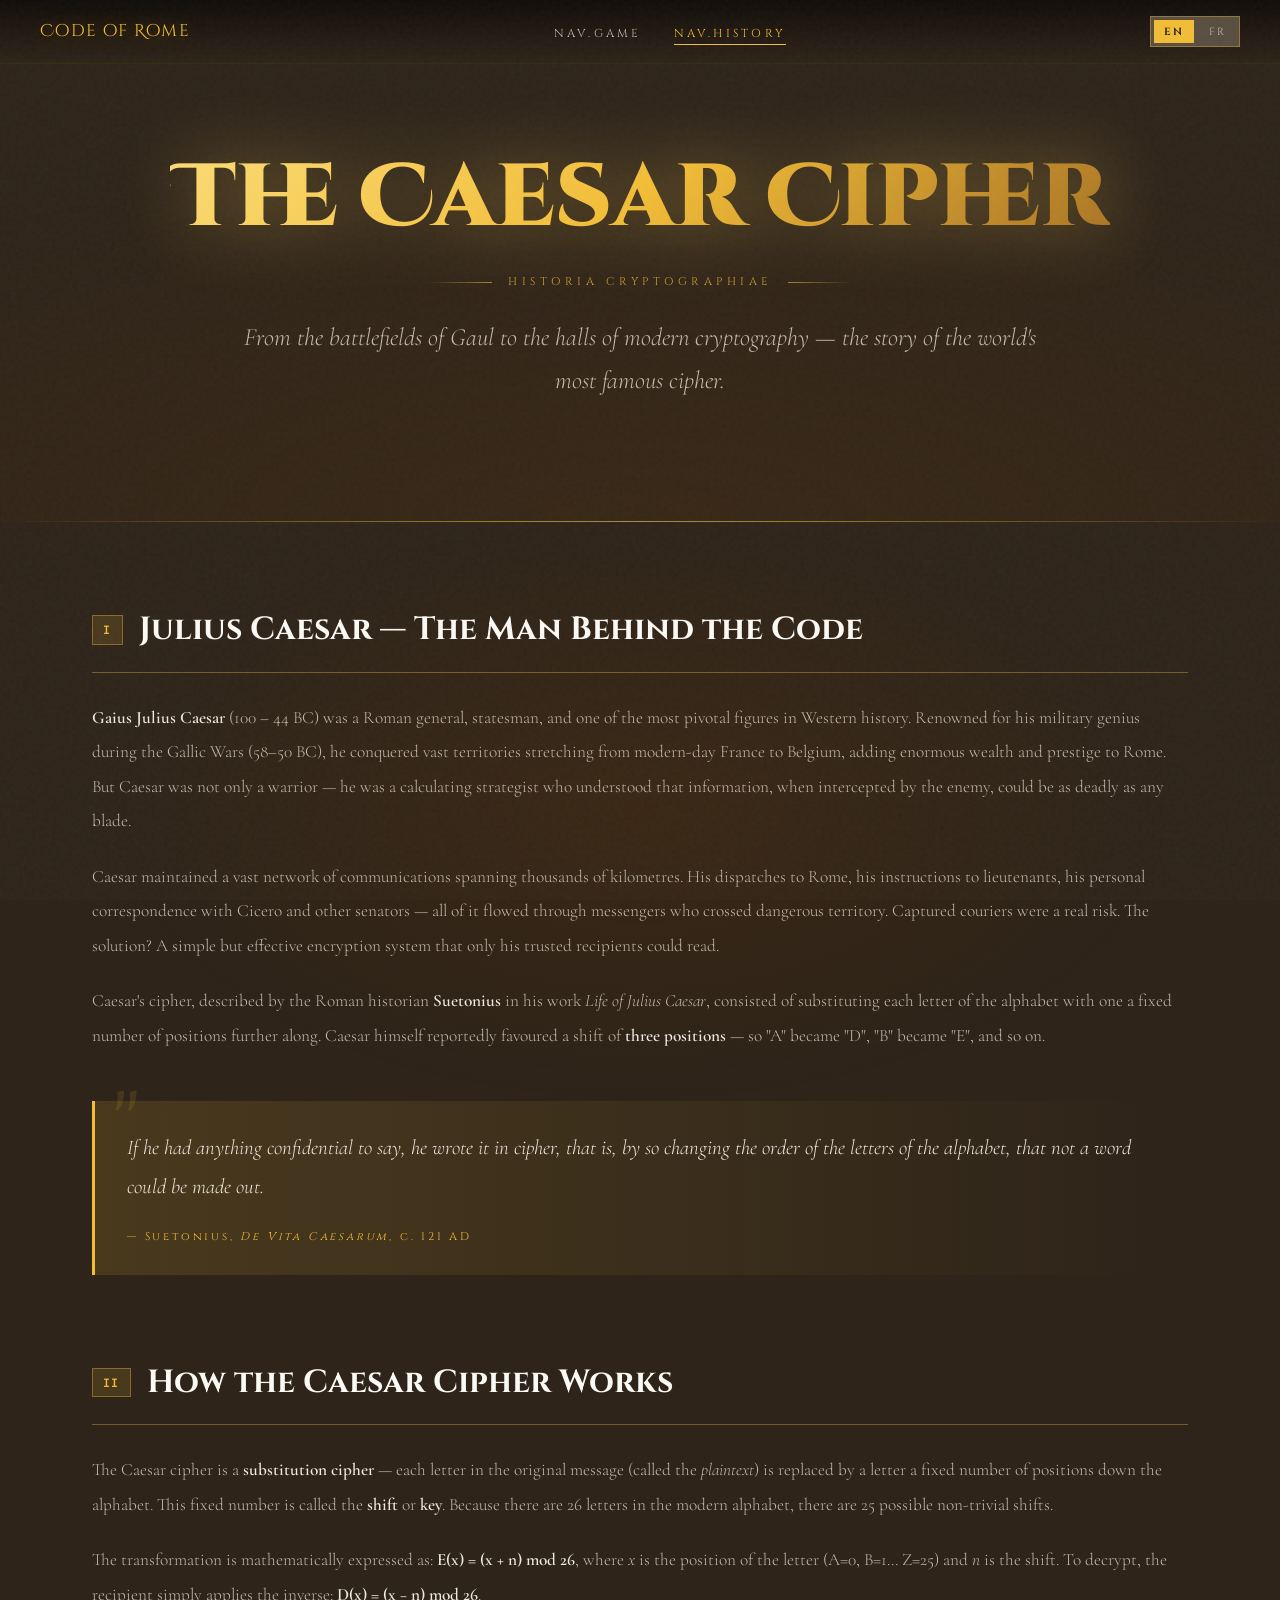
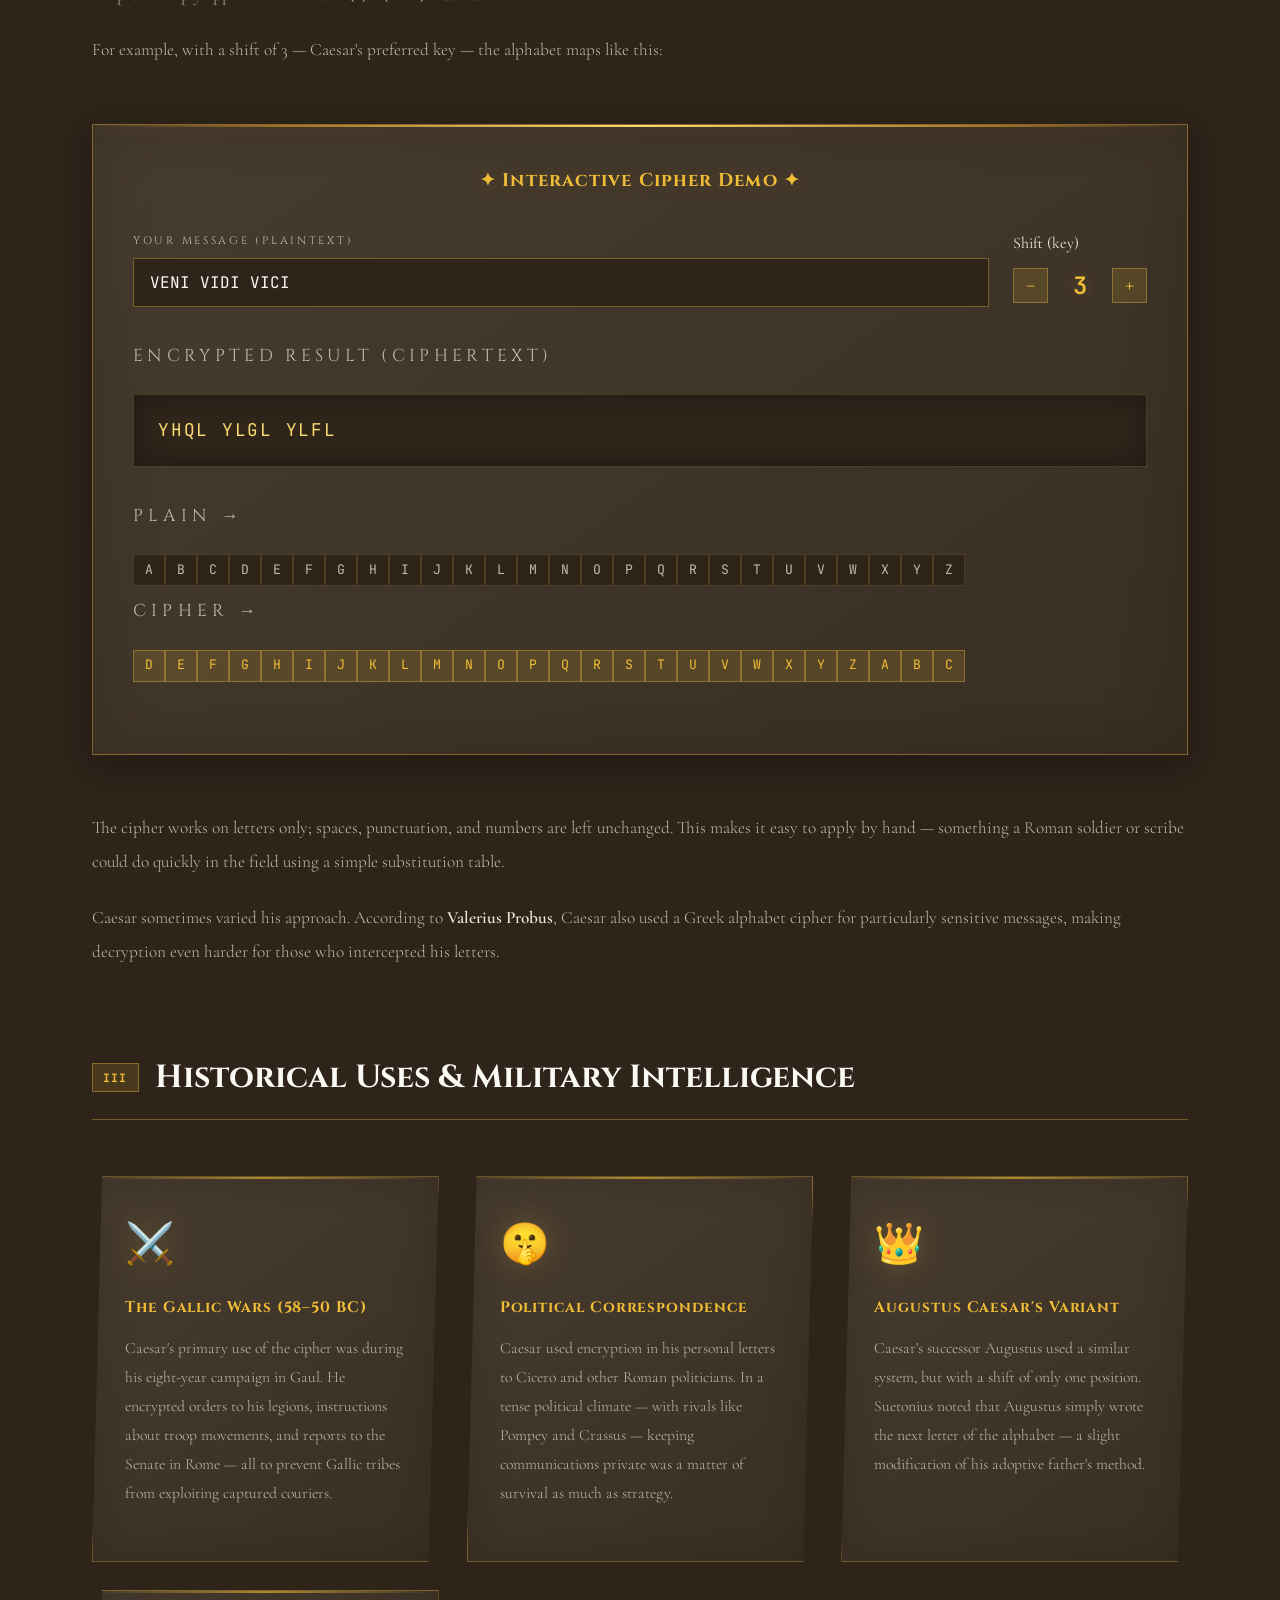
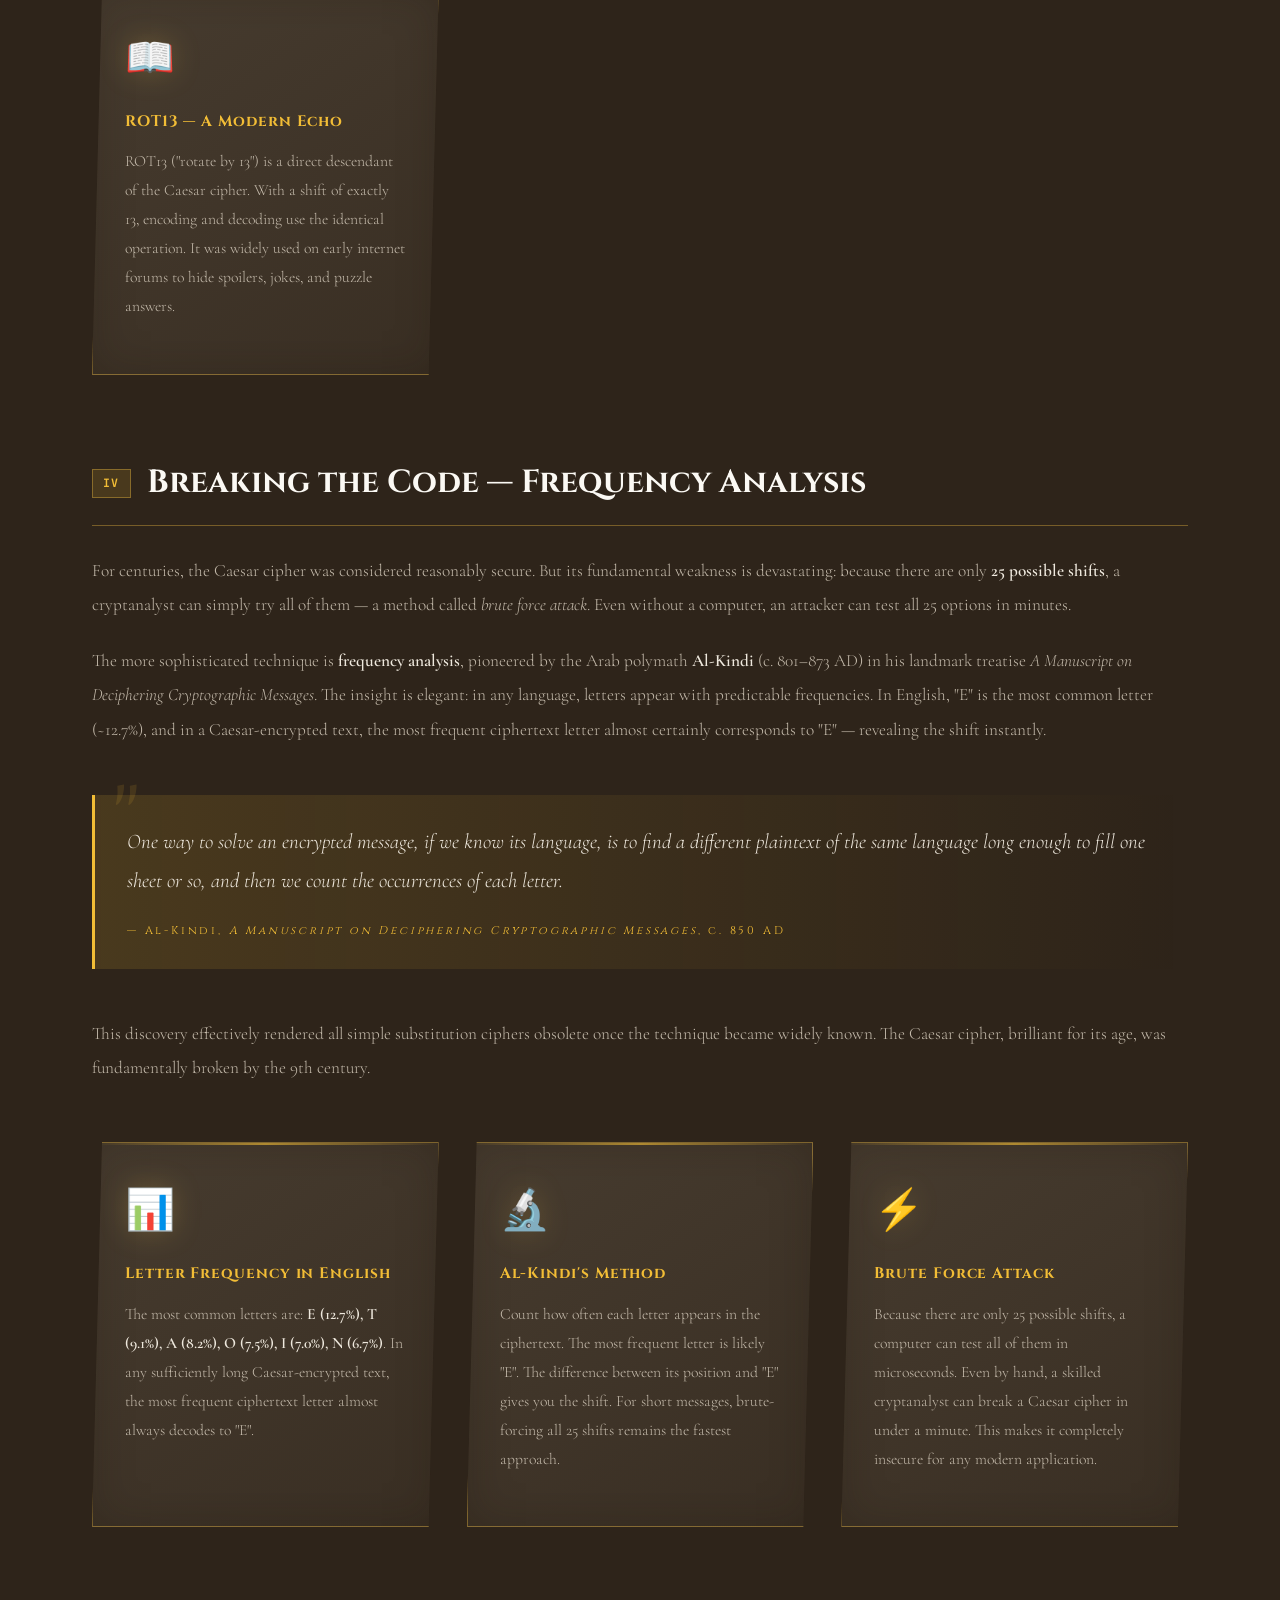
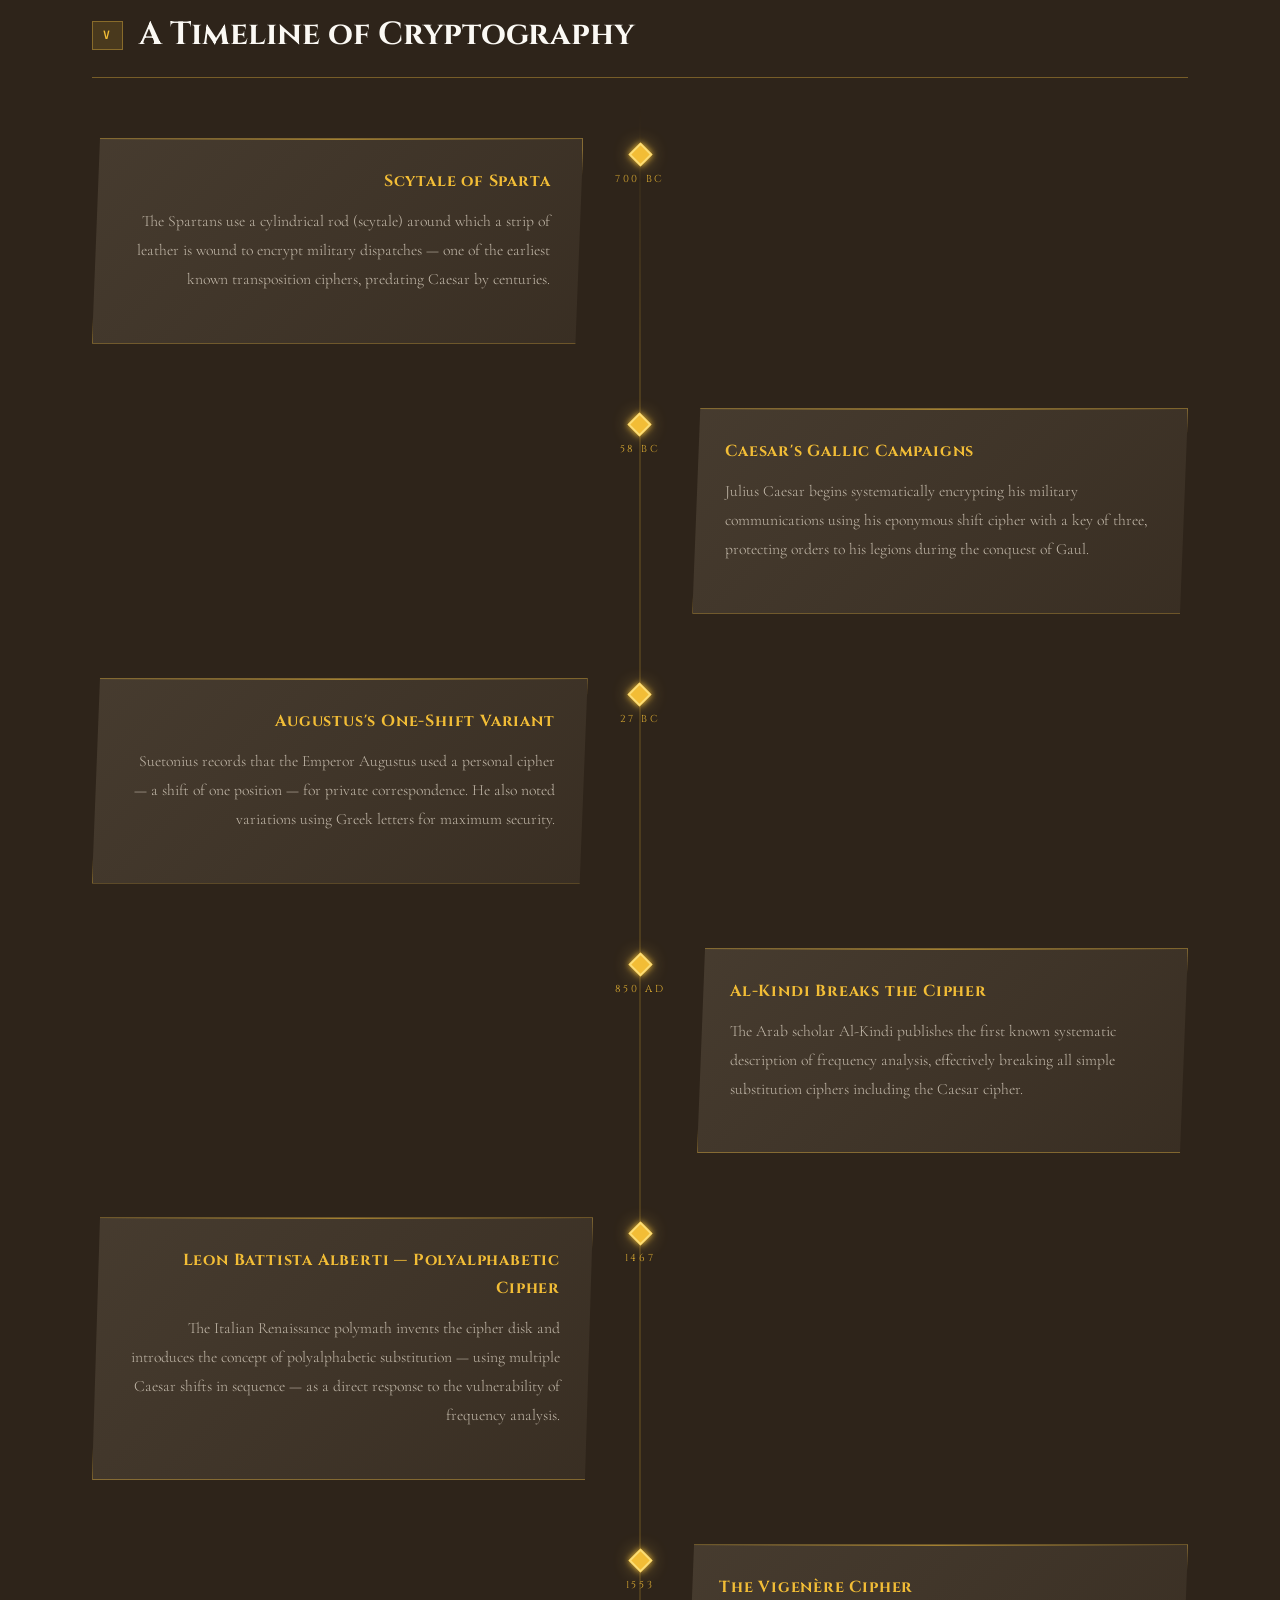
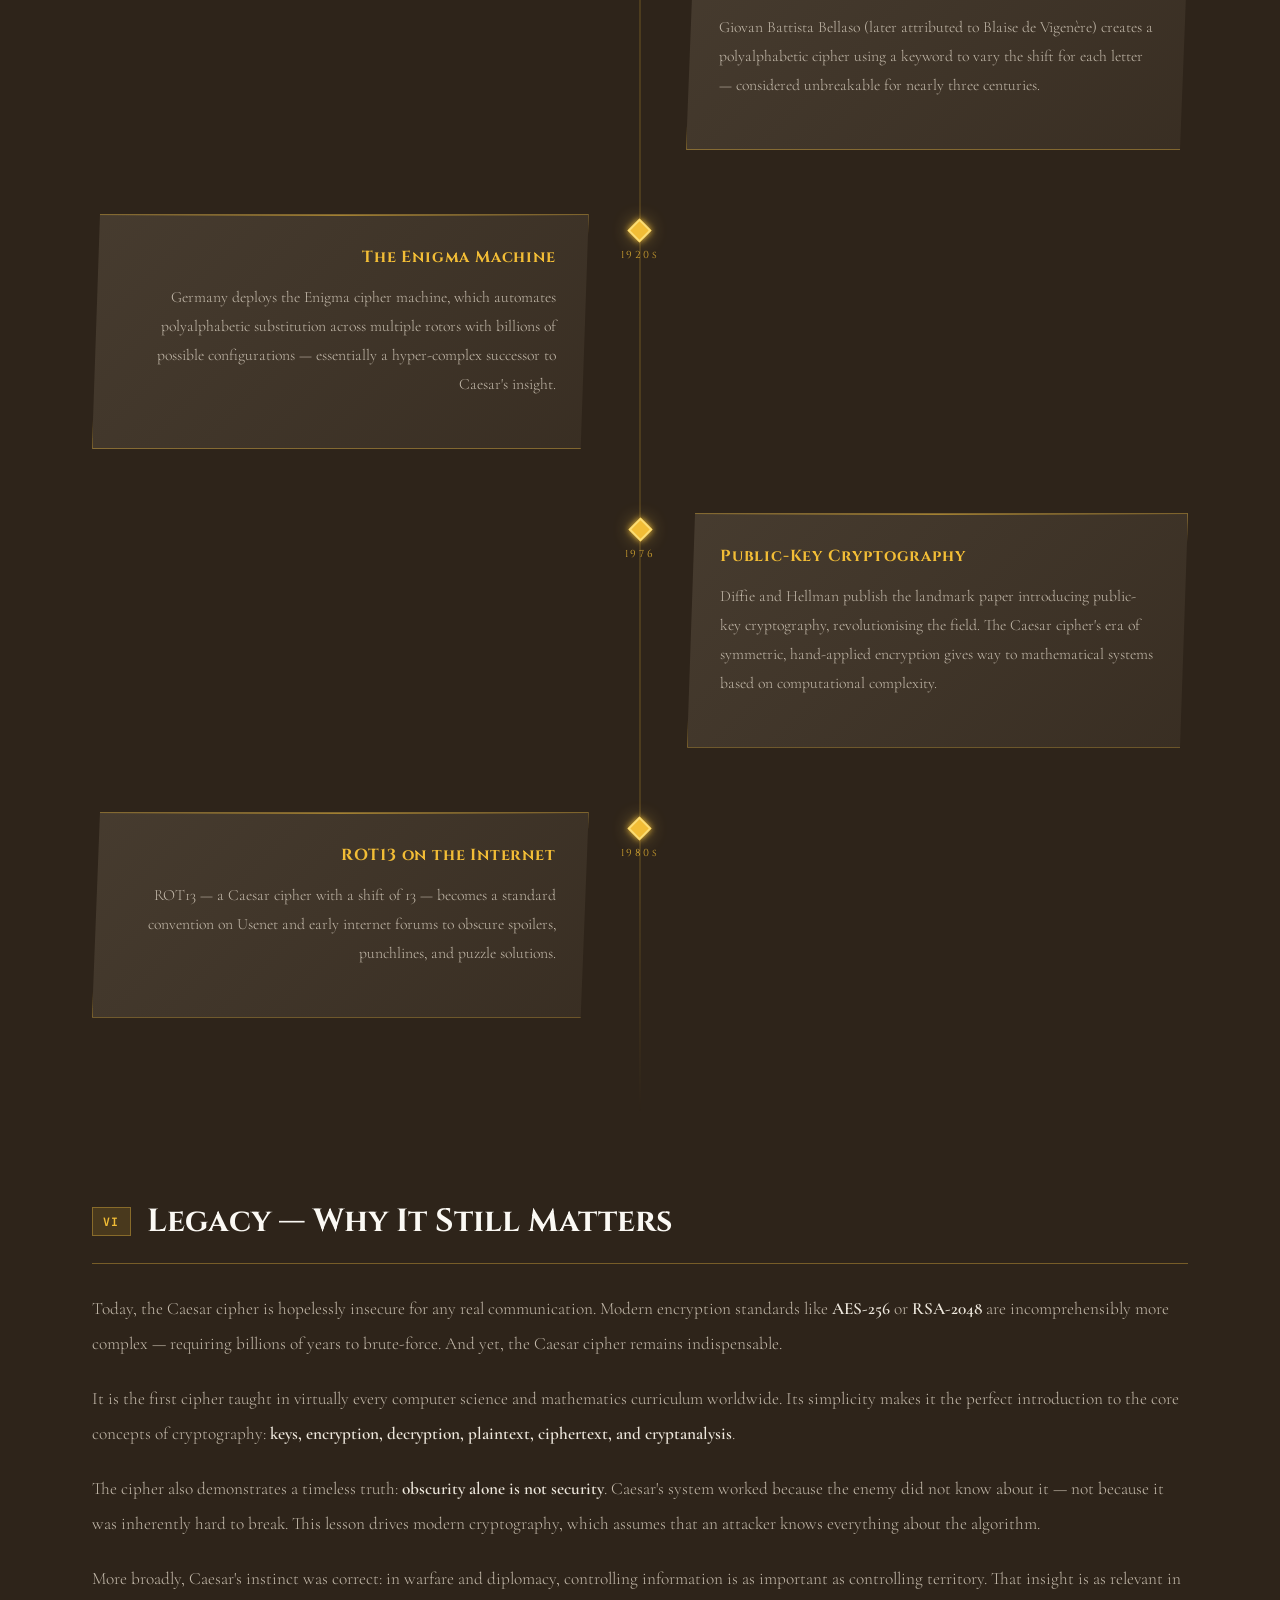
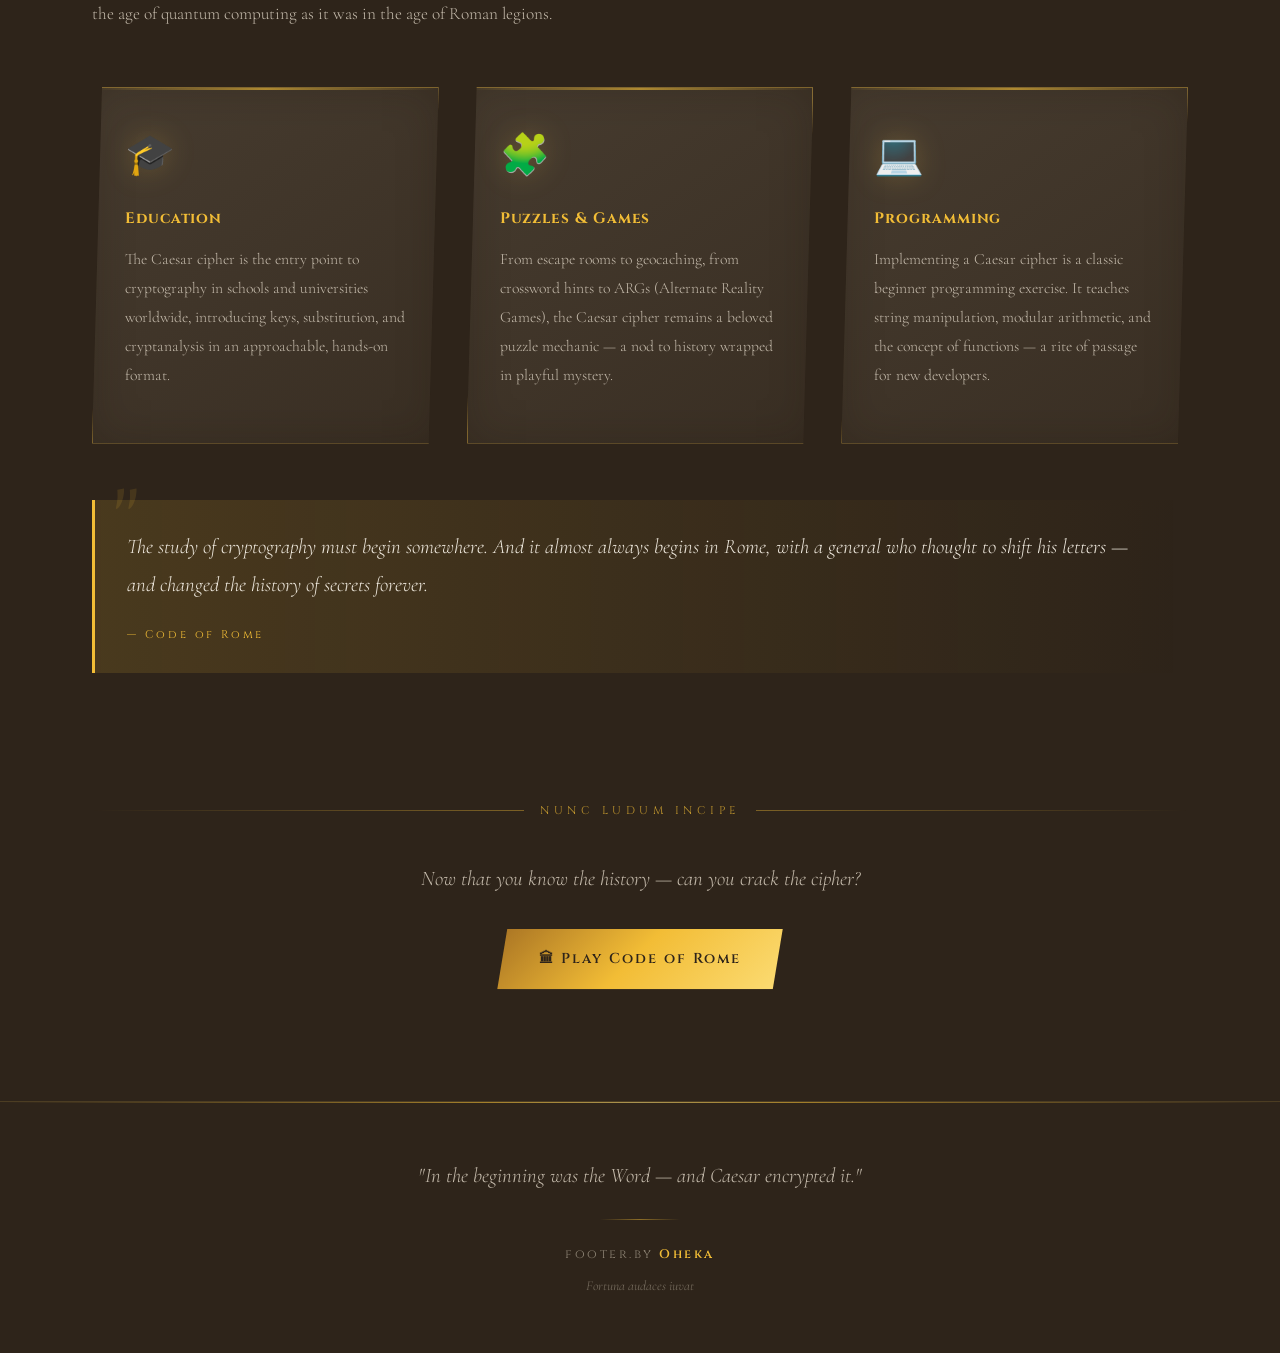
==== commit 49eb6880: "Add files via upload" ====
--- a/history.html
+++ b/history.html
@@ -4,11 +4,12 @@
     <meta charset="UTF-8">
     <meta name="viewport" content="width=device-width, initial-scale=1.0">
     <title>History of the Caesar Cipher — Code of Rome</title>
-    <meta name="description" content="Discover the complete history of the Caesar Cipher — from Julius Caesar's military campaigns to modern cryptography.">
+    <meta name="description" content="Discover the complete history of the Caesar Cipher.">
     <link rel="preconnect" href="https://fonts.googleapis.com">
     <link rel="preconnect" href="https://fonts.gstatic.com" crossorigin>
     <link href="https://fonts.googleapis.com/css2?family=Cinzel+Decorative:wght@400;700;900&family=Cinzel:wght@400;600;700&family=Cormorant+Garamond:ital,wght@0,300;0,400;0,600;1,300;1,400&family=JetBrains+Mono:wght@400;500;600&display=swap" rel="stylesheet">
     <link rel="stylesheet" href="styles.css">
+    <script>window._historyPage = true;</script>
 </head>
 <body>
 
@@ -16,349 +17,282 @@
 <nav class="site-nav">
     <a href="index.html" class="nav-logo">Code of Rome</a>
     <ul class="nav-links">
-        <li><a href="index.html">Game</a></li>
-        <li><a href="history.html" class="active">History</a></li>
+        <li><a href="index.html" data-i18n="nav.game">Game</a></li>
+        <li><a href="history.html" class="active" data-i18n="nav.history">History</a></li>
     </ul>
+    <div class="lang-toggle">
+        <button class="lang-btn active" data-lang="en" onclick="setLang('en')">EN</button>
+        <button class="lang-btn" data-lang="fr" onclick="setLang('fr')">FR</button>
+    </div>
 </nav>
 
-<!-- ══ HISTORY HERO ══ -->
+<!-- ══ HERO ══ -->
 <section class="history-hero">
     <div class="history-hero-content">
-        <h1 class="history-title">The Caesar Cipher</h1>
+        <h1 class="history-title" data-i18n="hist.title">The Caesar Cipher</h1>
         <div style="display:flex;align-items:center;gap:1rem;justify-content:center;margin:1.5rem 0;">
             <div style="height:1px;width:4rem;background:linear-gradient(to right,transparent,var(--gold));opacity:0.6;"></div>
-            <span style="font-family:'Cinzel',serif;font-size:0.7rem;letter-spacing:0.4em;color:var(--gold);opacity:0.8;">HISTORIA CRYPTOGRAPHIAE</span>
+            <span style="font-family:'Cinzel',serif;font-size:0.7rem;letter-spacing:0.4em;color:var(--gold);opacity:0.8;" data-i18n="hist.tag">HISTORIA CRYPTOGRAPHIAE</span>
             <div style="height:1px;width:4rem;background:linear-gradient(to left,transparent,var(--gold));opacity:0.6;"></div>
         </div>
-        <p class="history-lead">
-            From the battlefields of Gaul to the halls of modern cryptography — the story of the world's most famous cipher.
-        </p>
+        <p class="history-lead" data-i18n="hist.lead">From the battlefields of Gaul to the halls of modern cryptography — the story of the world's most famous cipher.</p>
     </div>
 </section>
 
 <!-- ══ CONTENT ══ -->
 <section class="history-section">
-    <div class="container">
-        <div class="history-prose">
-
-            <!-- ─ SECTION 1: Caesar ─ -->
-            <div class="prose-section">
-                <h2><span class="num">I</span> Julius Caesar — The Man Behind the Code</h2>
-                <p>
-                    <strong>Gaius Julius Caesar</strong> (100 – 44 BC) was a Roman general, statesman, and one of the most pivotal figures in Western history. Renowned for his military genius during the Gallic Wars (58–50 BC), he conquered vast territories stretching from modern-day France to Belgium, adding enormous wealth and prestige to Rome. But Caesar was not only a warrior — he was a calculating strategist who understood that information, when intercepted by the enemy, could be as deadly as any blade.
-                </p>
-                <p>
-                    Caesar maintained a vast network of communications spanning thousands of kilometres. His dispatches to Rome, his instructions to lieutenants, his personal correspondence with Cicero and other senators — all of it flowed through messengers who crossed dangerous territory. Captured couriers were a real risk. The solution? A simple but effective encryption system that only his trusted recipients could read.
-                </p>
-                <p>
-                    Caesar's cipher, described by the Roman historian <strong>Suetonius</strong> in his work <em>Life of Julius Caesar</em>, consisted of substituting each letter of the alphabet with one a fixed number of positions further along. Caesar himself reportedly favoured a shift of <strong>three positions</strong> — so 'A' became 'D', 'B' became 'E', and so on.
-                </p>
-
-                <blockquote class="history-quote">
-                    <p>If he had anything confidential to say, he wrote it in cipher, that is, by so changing the order of the letters of the alphabet, that not a word could be made out.</p>
-                    <cite>— Suetonius, <em>De Vita Caesarum</em>, c. 121 AD</cite>
-                </blockquote>
-            </div>
-
-            <!-- ─ SECTION 2: How it works ─ -->
-            <div class="prose-section">
-                <h2><span class="num">II</span> How the Caesar Cipher Works</h2>
-                <p>
-                    The Caesar cipher is a <strong>substitution cipher</strong> — each letter in the original message (called the <em>plaintext</em>) is replaced by a letter a fixed number of positions down the alphabet. This fixed number is called the <strong>shift</strong> or <strong>key</strong>. Because the Latin alphabet used by Caesar had 23 letters, and our modern alphabet has 26, there are 25 possible non-trivial shifts.
-                </p>
-                <p>
-                    The transformation is mathematically expressed as: <strong>E(x) = (x + n) mod 26</strong>, where <em>x</em> is the position of the letter (A=0, B=1… Z=25) and <em>n</em> is the shift. To decrypt, the recipient simply applies the inverse: <strong>D(x) = (x − n) mod 26</strong>.
-                </p>
-                <p>
-                    For example, with a shift of 3 — Caesar's preferred key — the alphabet maps like this:
-                </p>
-
-                <div class="cipher-demo">
-                    <h3>✦ Interactive Cipher Demo ✦</h3>
-                    <div class="demo-controls">
-                        <div class="demo-field">
-                            <label>Your message (plaintext)</label>
-                            <input type="text" class="demo-input" id="demoInput" value="VENI VIDI VICI" oninput="updateDemo()" placeholder="Type something...">
-                        </div>
-                        <div class="shift-field">
-                            <label>Shift (key)</label>
-                            <div class="shift-control">
-                                <button class="shift-btn" onclick="adjustShift(-1)">−</button>
-                                <span class="shift-display" id="shiftDisplay">3</span>
-                                <button class="shift-btn" onclick="adjustShift(1)">+</button>
-                            </div>
-                        </div>
+<div class="container">
+<div class="history-prose">
+
+    <!-- §1 -->
+    <div class="prose-section">
+        <h2><span class="num">I</span> <span data-i18n="s1.title">Julius Caesar — The Man Behind the Code</span></h2>
+        <p data-i18n="s1.p1"><strong>Gaius Julius Caesar</strong> (100 – 44 BC) was a Roman general, statesman, and one of the most pivotal figures in Western history...</p>
+        <p data-i18n="s1.p2">Caesar maintained a vast network of communications spanning thousands of kilometres...</p>
+        <p data-i18n="s1.p3">Caesar's cipher, described by the Roman historian <strong>Suetonius</strong>...</p>
+        <blockquote class="history-quote">
+            <p data-i18n="s1.quote">If he had anything confidential to say, he wrote it in cipher...</p>
+            <cite data-i18n="s1.cite">— Suetonius, <em>De Vita Caesarum</em>, c. 121 AD</cite>
+        </blockquote>
+    </div>
+
+    <!-- §2 -->
+    <div class="prose-section">
+        <h2><span class="num">II</span> <span data-i18n="s2.title">How the Caesar Cipher Works</span></h2>
+        <p data-i18n="s2.p1">The Caesar cipher is a <strong>substitution cipher</strong>...</p>
+        <p data-i18n="s2.p2">The transformation is mathematically expressed as: <strong>E(x) = (x + n) mod 26</strong>...</p>
+        <p data-i18n="s2.p3">For example, with a shift of 3 — Caesar's preferred key — the alphabet maps like this:</p>
+
+        <div class="cipher-demo">
+            <h3 data-i18n="s2.demo.title">✦ Interactive Cipher Demo ✦</h3>
+            <div class="demo-controls">
+                <div class="demo-field">
+                    <label data-i18n="s2.demo.label.text">Your message (plaintext)</label>
+                    <input type="text" class="demo-input" id="demoInput" value="VENI VIDI VICI" oninput="updateDemo()">
+                </div>
+                <div class="shift-field">
+                    <label data-i18n="s2.demo.label.shift">Shift (key)</label>
+                    <div class="shift-control">
+                        <button class="shift-btn" onclick="adjustShift(-1)">−</button>
+                        <span class="shift-display" id="shiftDisplay">3</span>
+                        <button class="shift-btn" onclick="adjustShift(1)">+</button>
                     </div>
-                    <p class="demo-output-label">Encrypted result (ciphertext)</p>
-                    <div class="demo-output" id="demoOutput">YHQL YLGL YLFL</div>
-
-                    <!-- Alphabet mapping table -->
-                    <div class="alphabet-table" style="margin-top:2rem;">
-                        <p class="alpha-header">Plain →</p>
-                        <div class="alpha-row" id="alphaPlain"></div>
-                        <p class="alpha-header" style="margin-top:0.5rem;">Cipher →</p>
-                        <div class="alpha-row" id="alphaEnc"></div>
-                    </div>
-                </div>
-
-                <p>
-                    The cipher works on letters only; spaces, punctuation, and numbers are left unchanged. This makes it easy to apply by hand — something a Roman soldier or scribe could do quickly in the field using a simple substitution table.
-                </p>
-                <p>
-                    Caesar sometimes varied his approach. According to <strong>Valerius Probus</strong>, another ancient commentator, Caesar also used a Greek alphabet cipher for particularly sensitive messages, making decryption even harder for those who intercepted his letters.
-                </p>
-            </div>
-
-            <!-- ─ SECTION 3: Historical Use ─ -->
-            <div class="prose-section">
-                <h2><span class="num">III</span> Historical Uses & Military Intelligence</h2>
-
-                <div class="info-grid">
-                    <div class="info-card">
-                        <div class="info-card-icon">⚔️</div>
-                        <h3>The Gallic Wars (58–50 BC)</h3>
-                        <p>Caesar's primary use of the cipher was during his eight-year campaign in Gaul. He encrypted orders to his legions, instructions about troop movements, and reports to the Senate in Rome — all to prevent Gallic tribes from exploiting captured couriers.</p>
-                    </div>
-                    <div class="info-card">
-                        <div class="info-card-icon">🤫</div>
-                        <h3>Political Correspondence</h3>
-                        <p>Caesar used encryption in his personal letters to Cicero and other Roman politicians. In a tense political climate — with rivals like Pompey and Crassus — keeping communications private was a matter of survival as much as strategy.</p>
-                    </div>
-                    <div class="info-card">
-                        <div class="info-card-icon">👑</div>
-                        <h3>Augustus Caesar's Variant</h3>
-                        <p>Caesar's successor Augustus used a similar system, but with a shift of only one position. Suetonius noted that Augustus simply wrote the next letter of the alphabet — a slight modification of his adoptive father's method, but equally effective for his era.</p>
-                    </div>
-                    <div class="info-card">
-                        <div class="info-card-icon">📖</div>
-                        <h3>ROT13 — A Modern Echo</h3>
-                        <p>ROT13 ("rotate by 13") is a direct descendant of the Caesar cipher. With a shift of exactly 13, encoding and decoding use the identical operation. It was widely used on early internet forums to hide spoilers, jokes, and puzzle answers — a playful echo of Caesar's military encryption.</p>
-                    </div>
-                </div>
-            </div>
-
-            <!-- ─ SECTION 4: Weaknesses ─ -->
-            <div class="prose-section">
-                <h2><span class="num">IV</span> Breaking the Code — Frequency Analysis</h2>
-                <p>
-                    For centuries, the Caesar cipher was considered reasonably secure. But its fundamental weakness is devastating: because there are only <strong>25 possible shifts</strong>, a cryptanalyst can simply try all of them — a method called <em>brute force attack</em>. Even without a computer, an attacker can test all 25 options in minutes.
-                </p>
-                <p>
-                    The more sophisticated technique is <strong>frequency analysis</strong>, pioneered by the Arab polymath <strong>Al-Kindi</strong> (c. 801–873 AD) in his landmark treatise <em>A Manuscript on Deciphering Cryptographic Messages</em> — one of the earliest systematic works on cryptanalysis. The insight is elegantly simple: in any language, letters appear with predictable frequencies. In English, 'E' is the most common letter (roughly 12.7%), followed by 'T', 'A', 'O', 'I', and 'N'. In a Caesar-encrypted English text, the most frequent letter in the ciphertext almost certainly corresponds to 'E' — revealing the shift instantly.
-                </p>
-
-                <blockquote class="history-quote">
-                    <p>One way to solve an encrypted message, if we know its language, is to find a different plaintext of the same language long enough to fill one sheet or so, and then we count the occurrences of each letter.</p>
-                    <cite>— Al-Kindi, <em>A Manuscript on Deciphering Cryptographic Messages</em>, c. 850 AD</cite>
-                </blockquote>
-
-                <p>
-                    This discovery effectively rendered all simple substitution ciphers obsolete once the technique became widely known. The Caesar cipher, brilliant for its age, was fundamentally broken by the 9th century — though it took centuries for the knowledge to spread widely through Europe.
-                </p>
-
-                <div class="info-grid">
-                    <div class="info-card">
-                        <div class="info-card-icon">📊</div>
-                        <h3>Letter Frequency in English</h3>
-                        <p>The most common letters in English are: <strong>E (12.7%), T (9.1%), A (8.2%), O (7.5%), I (7.0%), N (6.7%)</strong>. In any sufficiently long Caesar-encrypted English text, the most frequent ciphertext letter almost always decodes to 'E'.</p>
-                    </div>
-                    <div class="info-card">
-                        <div class="info-card-icon">🔬</div>
-                        <h3>Al-Kindi's Method</h3>
-                        <p>Count how often each letter appears in the ciphertext. The most frequent letter is likely 'E'. The difference between its position and 'E' (position 4) gives you the shift. For short messages, brute-forcing all 25 shifts remains the fastest approach.</p>
-                    </div>
-                    <div class="info-card">
-                        <div class="info-card-icon">⚡</div>
-                        <h3>Brute Force Attack</h3>
-                        <p>Because there are only 25 possible shifts, a computer can test all of them in microseconds. Even by hand, a skilled cryptanalyst can break a Caesar cipher in under a minute. This makes it completely insecure for any modern application.</p>
-                    </div>
-                </div>
-            </div>
-
-            <!-- ─ SECTION 5: Timeline ─ -->
-            <div class="prose-section">
-                <h2><span class="num">V</span> A Timeline of Cryptography</h2>
-
-                <div class="timeline">
-                    <div class="timeline-item">
-                        <div class="timeline-content">
-                            <h3>Scytale of Sparta</h3>
-                            <p>The Spartans use a cylindrical rod (scytale) around which a strip of leather is wound to encrypt military dispatches — one of the earliest known transposition ciphers, predating Caesar by centuries.</p>
-                        </div>
-                        <div class="timeline-node">
-                            <div class="timeline-gem"></div>
-                            <span class="timeline-date">700 BC</span>
-                        </div>
-                        <div class="timeline-spacer"></div>
-                    </div>
-
-                    <div class="timeline-item">
-                        <div class="timeline-spacer"></div>
-                        <div class="timeline-node">
-                            <div class="timeline-gem"></div>
-                            <span class="timeline-date">58 BC</span>
-                        </div>
-                        <div class="timeline-content">
-                            <h3>Caesar's Gallic Campaigns</h3>
-                            <p>Julius Caesar begins systematically encrypting his military communications using his eponymous shift cipher with a key of three, protecting orders to his legions during the conquest of Gaul.</p>
-                        </div>
-                    </div>
-
-                    <div class="timeline-item">
-                        <div class="timeline-content">
-                            <h3>Augustus's One-Shift Variant</h3>
-                            <p>Suetonius records that the Emperor Augustus used a personal cipher — a shift of one position — for private correspondence. He also noted variations using Greek letters for maximum security.</p>
-                        </div>
-                        <div class="timeline-node">
-                            <div class="timeline-gem"></div>
-                            <span class="timeline-date">27 BC</span>
-                        </div>
-                        <div class="timeline-spacer"></div>
-                    </div>
-
-                    <div class="timeline-item">
-                        <div class="timeline-spacer"></div>
-                        <div class="timeline-node">
-                            <div class="timeline-gem"></div>
-                            <span class="timeline-date">850 AD</span>
-                        </div>
-                        <div class="timeline-content">
-                            <h3>Al-Kindi Breaks the Cipher</h3>
-                            <p>The Arab scholar Al-Kindi publishes the first known systematic description of frequency analysis, effectively breaking all simple substitution ciphers including the Caesar cipher. His work remains a cornerstone of cryptanalysis.</p>
-                        </div>
-                    </div>
-
-                    <div class="timeline-item">
-                        <div class="timeline-content">
-                            <h3>Leon Battista Alberti — Polyalphabetic Cipher</h3>
-                            <p>The Italian Renaissance polymath invents the cipher disk and introduces the concept of polyalphabetic substitution — using multiple Caesar shifts in sequence — as a direct response to the vulnerability exposed by frequency analysis.</p>
-                        </div>
-                        <div class="timeline-node">
-                            <div class="timeline-gem"></div>
-                            <span class="timeline-date">1467</span>
-                        </div>
-                        <div class="timeline-spacer"></div>
-                    </div>
-
-                    <div class="timeline-item">
-                        <div class="timeline-spacer"></div>
-                        <div class="timeline-node">
-                            <div class="timeline-gem"></div>
-                            <span class="timeline-date">1553</span>
-                        </div>
-                        <div class="timeline-content">
-                            <h3>The Vigenère Cipher</h3>
-                            <p>Giovan Battista Bellaso (later attributed to Blaise de Vigenère) creates a polyalphabetic cipher using a keyword to vary the shift for each letter — considered unbreakable for nearly three centuries.</p>
-                        </div>
-                    </div>
-
-                    <div class="timeline-item">
-                        <div class="timeline-content">
-                            <h3>The Enigma Machine</h3>
-                            <p>Germany deploys the Enigma cipher machine, which automates polyalphabetic substitution across multiple rotors with billions of possible configurations. It is essentially a hyper-complex successor to Caesar's insight.</p>
-                        </div>
-                        <div class="timeline-node">
-                            <div class="timeline-gem"></div>
-                            <span class="timeline-date">1920s</span>
-                        </div>
-                        <div class="timeline-spacer"></div>
-                    </div>
-
-                    <div class="timeline-item">
-                        <div class="timeline-spacer"></div>
-                        <div class="timeline-node">
-                            <div class="timeline-gem"></div>
-                            <span class="timeline-date">1976</span>
-                        </div>
-                        <div class="timeline-content">
-                            <h3>Public-Key Cryptography</h3>
-                            <p>Diffie and Hellman publish the landmark paper introducing public-key cryptography, revolutionising the field. The Caesar cipher's era of symmetric, hand-applied encryption gives way to mathematical systems based on computational complexity.</p>
-                        </div>
-                    </div>
-
-                    <div class="timeline-item">
-                        <div class="timeline-content">
-                            <h3>ROT13 on the Internet</h3>
-                            <p>ROT13 — a Caesar cipher with a shift of 13 — becomes a standard convention on Usenet and early internet forums to obscure spoilers, punchlines, and puzzle solutions. Caesar's 2,000-year-old idea lives on in the digital age.</p>
-                        </div>
-                        <div class="timeline-node">
-                            <div class="timeline-gem"></div>
-                            <span class="timeline-date">1980s</span>
-                        </div>
-                        <div class="timeline-spacer"></div>
-                    </div>
-                </div>
-            </div>
-
-            <!-- ─ SECTION 6: Legacy ─ -->
-            <div class="prose-section">
-                <h2><span class="num">VI</span> Legacy — Why It Still Matters</h2>
-                <p>
-                    Today, the Caesar cipher is hopelessly insecure for any real communication. Modern encryption standards like <strong>AES-256</strong> or <strong>RSA-2048</strong> are incomprehensibly more complex — requiring billions of years to brute-force with all computing power on Earth. And yet, the Caesar cipher remains indispensable.
-                </p>
-                <p>
-                    It is the first cipher taught in virtually every computer science and mathematics curriculum worldwide. Its simplicity makes it the perfect introduction to the core concepts of cryptography: <strong>keys, encryption, decryption, plaintext, ciphertext, and cryptanalysis</strong>. Every modern cryptographer learned these concepts, at least in part, through the Caesar cipher.
-                </p>
-                <p>
-                    The cipher also demonstrates a timeless truth about security: <strong>obscurity alone is not security</strong>. Caesar's system worked because the enemy did not know about it — not because it was inherently hard to break. This lesson drives modern cryptography, which assumes that an attacker knows everything about the algorithm and focuses all security on the key itself.
-                </p>
-                <p>
-                    More broadly, Caesar's instinct was correct: in warfare and diplomacy, controlling information is as important as controlling territory. That insight — that secrets have strategic value and must be protected — is as relevant in the age of quantum computing as it was in the age of Roman legions.
-                </p>
-
-                <div class="info-grid">
-                    <div class="info-card">
-                        <div class="info-card-icon">🎓</div>
-                        <h3>Education</h3>
-                        <p>The Caesar cipher is the entry point to cryptography in schools and universities worldwide, introducing fundamental concepts like keys, substitution, and cryptanalysis in an approachable, hands-on format.</p>
-                    </div>
-                    <div class="info-card">
-                        <div class="info-card-icon">🧩</div>
-                        <h3>Puzzles & Games</h3>
-                        <p>From escape rooms to crossword puzzle hints, from geocaching to ARGs (Alternate Reality Games), the Caesar cipher remains a beloved puzzle mechanic — a nod to history wrapped in playful mystery.</p>
-                    </div>
-                    <div class="info-card">
-                        <div class="info-card-icon">💻</div>
-                        <h3>Programming</h3>
-                        <p>Implementing a Caesar cipher is a classic beginner programming exercise. It teaches string manipulation, modular arithmetic, and the concept of functions — making it a rite of passage for new developers.</p>
-                    </div>
-                </div>
-
-                <blockquote class="history-quote">
-                    <p>The study of cryptography must begin somewhere. And it almost always begins in Rome, with a general who thought to shift his letters — and changed the history of secrets forever.</p>
-                    <cite>— Code of Rome</cite>
-                </blockquote>
-            </div>
-
-            <!-- CTA -->
-            <div style="text-align:center; padding: 3rem 0 1rem;">
-                <div style="display:flex;align-items:center;gap:1rem;justify-content:center;margin-bottom:2.5rem;">
-                    <div style="height:1px;flex:1;background:linear-gradient(to right,transparent,var(--gold));opacity:0.4;"></div>
-                    <span style="font-family:'Cinzel',serif;font-size:0.7rem;letter-spacing:0.4em;color:var(--gold);opacity:0.75;">NUNC LUDUM INCIPE</span>
-                    <div style="height:1px;flex:1;background:linear-gradient(to left,transparent,var(--gold));opacity:0.4;"></div>
-                </div>
-                <p style="font-family:'Cormorant Garamond',serif;font-size:1.3rem;font-style:italic;color:var(--text-muted);margin-bottom:2rem;font-weight:300;">
-                    Now that you know the history — can you crack the cipher?
-                </p>
-                <a href="index.html" style="font-family:'Cinzel',serif;font-size:0.9rem;letter-spacing:0.14em;padding:1.1rem 2.6rem;background:linear-gradient(135deg,var(--gold-dark),var(--gold) 48%,var(--gold-light));color:var(--bg-900);border:none;cursor:pointer;display:inline-flex;align-items:center;gap:0.8rem;font-weight:600;clip-path:polygon(10px 0,100% 0,calc(100% - 10px) 100%,0 100%);text-decoration:none;box-shadow:0 4px 28px var(--gold-glow);transition:all 0.35s ease;">
-                    🏛 Play Code of Rome
-                </a>
-            </div>
-
-        </div>
-    </div>
+                </div>
+            </div>
+            <p class="demo-output-label" data-i18n="s2.demo.label.output">Encrypted result (ciphertext)</p>
+            <div class="demo-output" id="demoOutput">YHQL YLGL YLFL</div>
+            <div class="alphabet-table" style="margin-top:2rem;">
+                <p class="alpha-header" data-i18n="s2.plain.label">Plain →</p>
+                <div class="alpha-row" id="alphaPlain"></div>
+                <p class="alpha-header" style="margin-top:0.5rem;" data-i18n="s2.cipher.label">Cipher →</p>
+                <div class="alpha-row" id="alphaEnc"></div>
+            </div>
+        </div>
+
+        <p data-i18n="s2.p4">The cipher works on letters only; spaces, punctuation, and numbers are left unchanged.</p>
+        <p data-i18n="s2.p5">Caesar sometimes varied his approach. According to <strong>Valerius Probus</strong>...</p>
+    </div>
+
+    <!-- §3 -->
+    <div class="prose-section">
+        <h2><span class="num">III</span> <span data-i18n="s3.title">Historical Uses &amp; Military Intelligence</span></h2>
+        <div class="info-grid">
+            <div class="info-card">
+                <div class="info-card-icon">⚔️</div>
+                <h3 data-i18n="card.gallic.title">The Gallic Wars (58–50 BC)</h3>
+                <p data-i18n="card.gallic.p">Caesar's primary use of the cipher was during his eight-year campaign in Gaul...</p>
+            </div>
+            <div class="info-card">
+                <div class="info-card-icon">🤫</div>
+                <h3 data-i18n="card.political.title">Political Correspondence</h3>
+                <p data-i18n="card.political.p">Caesar used encryption in his personal letters to Cicero...</p>
+            </div>
+            <div class="info-card">
+                <div class="info-card-icon">👑</div>
+                <h3 data-i18n="card.augustus.title">Augustus Caesar's Variant</h3>
+                <p data-i18n="card.augustus.p">Caesar's successor Augustus used a similar system...</p>
+            </div>
+            <div class="info-card">
+                <div class="info-card-icon">📖</div>
+                <h3 data-i18n="card.rot13.title">ROT13 — A Modern Echo</h3>
+                <p data-i18n="card.rot13.p">ROT13 ("rotate by 13") is a direct descendant of the Caesar cipher...</p>
+            </div>
+        </div>
+    </div>
+
+    <!-- §4 -->
+    <div class="prose-section">
+        <h2><span class="num">IV</span> <span data-i18n="s4.title">Breaking the Code — Frequency Analysis</span></h2>
+        <p data-i18n="s4.p1">For centuries, the Caesar cipher was considered reasonably secure...</p>
+        <p data-i18n="s4.p2">The more sophisticated technique is <strong>frequency analysis</strong>...</p>
+        <blockquote class="history-quote">
+            <p data-i18n="s4.quote">One way to solve an encrypted message, if we know its language...</p>
+            <cite data-i18n="s4.cite">— Al-Kindi, <em>A Manuscript on Deciphering Cryptographic Messages</em>, c. 850 AD</cite>
+        </blockquote>
+        <p data-i18n="s4.p3">This discovery effectively rendered all simple substitution ciphers obsolete...</p>
+        <div class="info-grid">
+            <div class="info-card">
+                <div class="info-card-icon">📊</div>
+                <h3 data-i18n="card.freq.title">Letter Frequency in English</h3>
+                <p data-i18n="card.freq.p">The most common letters are: <strong>E (12.7%), T (9.1%), A (8.2%)...</strong></p>
+            </div>
+            <div class="info-card">
+                <div class="info-card-icon">🔬</div>
+                <h3 data-i18n="card.alkindi.title">Al-Kindi's Method</h3>
+                <p data-i18n="card.alkindi.p">Count how often each letter appears in the ciphertext...</p>
+            </div>
+            <div class="info-card">
+                <div class="info-card-icon">⚡</div>
+                <h3 data-i18n="card.brute.title">Brute Force Attack</h3>
+                <p data-i18n="card.brute.p">Because there are only 25 possible shifts, a computer can test all of them in microseconds...</p>
+            </div>
+        </div>
+    </div>
+
+    <!-- §5 Timeline -->
+    <div class="prose-section">
+        <h2><span class="num">V</span> <span data-i18n="s5.title">A Timeline of Cryptography</span></h2>
+        <div class="timeline">
+
+            <div class="timeline-item">
+                <div class="timeline-content">
+                    <h3 data-i18n="t1.title">Scytale of Sparta</h3>
+                    <p data-i18n="t1.p">The Spartans use a cylindrical rod (scytale) around which a strip of leather is wound...</p>
+                </div>
+                <div class="timeline-node"><div class="timeline-gem"></div><span class="timeline-date">700 BC</span></div>
+                <div class="timeline-spacer"></div>
+            </div>
+
+            <div class="timeline-item">
+                <div class="timeline-spacer"></div>
+                <div class="timeline-node"><div class="timeline-gem"></div><span class="timeline-date">58 BC</span></div>
+                <div class="timeline-content">
+                    <h3 data-i18n="t2.title">Caesar's Gallic Campaigns</h3>
+                    <p data-i18n="t2.p">Julius Caesar begins systematically encrypting his military communications...</p>
+                </div>
+            </div>
+
+            <div class="timeline-item">
+                <div class="timeline-content">
+                    <h3 data-i18n="t3.title">Augustus's One-Shift Variant</h3>
+                    <p data-i18n="t3.p">Suetonius records that the Emperor Augustus used a personal cipher...</p>
+                </div>
+                <div class="timeline-node"><div class="timeline-gem"></div><span class="timeline-date">27 BC</span></div>
+                <div class="timeline-spacer"></div>
+            </div>
+
+            <div class="timeline-item">
+                <div class="timeline-spacer"></div>
+                <div class="timeline-node"><div class="timeline-gem"></div><span class="timeline-date">850 AD</span></div>
+                <div class="timeline-content">
+                    <h3 data-i18n="t4.title">Al-Kindi Breaks the Cipher</h3>
+                    <p data-i18n="t4.p">The Arab scholar Al-Kindi publishes the first known systematic description of frequency analysis...</p>
+                </div>
+            </div>
+
+            <div class="timeline-item">
+                <div class="timeline-content">
+                    <h3 data-i18n="t5.title">Leon Battista Alberti — Polyalphabetic Cipher</h3>
+                    <p data-i18n="t5.p">The Italian Renaissance polymath invents the cipher disk and introduces polyalphabetic substitution...</p>
+                </div>
+                <div class="timeline-node"><div class="timeline-gem"></div><span class="timeline-date">1467</span></div>
+                <div class="timeline-spacer"></div>
+            </div>
+
+            <div class="timeline-item">
+                <div class="timeline-spacer"></div>
+                <div class="timeline-node"><div class="timeline-gem"></div><span class="timeline-date">1553</span></div>
+                <div class="timeline-content">
+                    <h3 data-i18n="t6.title">The Vigenère Cipher</h3>
+                    <p data-i18n="t6.p">Giovan Battista Bellaso creates a polyalphabetic cipher using a keyword...</p>
+                </div>
+            </div>
+
+            <div class="timeline-item">
+                <div class="timeline-content">
+                    <h3 data-i18n="t7.title">The Enigma Machine</h3>
+                    <p data-i18n="t7.p">Germany deploys the Enigma cipher machine, which automates polyalphabetic substitution...</p>
+                </div>
+                <div class="timeline-node"><div class="timeline-gem"></div><span class="timeline-date">1920s</span></div>
+                <div class="timeline-spacer"></div>
+            </div>
+
+            <div class="timeline-item">
+                <div class="timeline-spacer"></div>
+                <div class="timeline-node"><div class="timeline-gem"></div><span class="timeline-date">1976</span></div>
+                <div class="timeline-content">
+                    <h3 data-i18n="t8.title">Public-Key Cryptography</h3>
+                    <p data-i18n="t8.p">Diffie and Hellman publish the landmark paper introducing public-key cryptography...</p>
+                </div>
+            </div>
+
+            <div class="timeline-item">
+                <div class="timeline-content">
+                    <h3 data-i18n="t9.title">ROT13 on the Internet</h3>
+                    <p data-i18n="t9.p">ROT13 — a Caesar cipher with a shift of 13 — becomes a standard convention on Usenet...</p>
+                </div>
+                <div class="timeline-node"><div class="timeline-gem"></div><span class="timeline-date">1980s</span></div>
+                <div class="timeline-spacer"></div>
+            </div>
+
+        </div>
+    </div>
+
+    <!-- §6 -->
+    <div class="prose-section">
+        <h2><span class="num">VI</span> <span data-i18n="s6.title">Legacy — Why It Still Matters</span></h2>
+        <p data-i18n="s6.p1">Today, the Caesar cipher is hopelessly insecure for any real communication...</p>
+        <p data-i18n="s6.p2">It is the first cipher taught in virtually every computer science curriculum worldwide...</p>
+        <p data-i18n="s6.p3">The cipher also demonstrates a timeless truth: <strong>obscurity alone is not security</strong>...</p>
+        <p data-i18n="s6.p4">More broadly, Caesar's instinct was correct: in warfare and diplomacy, controlling information is as important as controlling territory...</p>
+        <div class="info-grid">
+            <div class="info-card">
+                <div class="info-card-icon">🎓</div>
+                <h3 data-i18n="card.edu.title">Education</h3>
+                <p data-i18n="card.edu.p">The Caesar cipher is the entry point to cryptography in schools and universities worldwide...</p>
+            </div>
+            <div class="info-card">
+                <div class="info-card-icon">🧩</div>
+                <h3 data-i18n="card.puzzle.title">Puzzles &amp; Games</h3>
+                <p data-i18n="card.puzzle.p">From escape rooms to geocaching, the Caesar cipher remains a beloved puzzle mechanic...</p>
+            </div>
+            <div class="info-card">
+                <div class="info-card-icon">💻</div>
+                <h3 data-i18n="card.prog.title">Programming</h3>
+                <p data-i18n="card.prog.p">Implementing a Caesar cipher is a classic beginner programming exercise...</p>
+            </div>
+        </div>
+        <blockquote class="history-quote">
+            <p data-i18n="s6.quote">The study of cryptography must begin somewhere. And it almost always begins in Rome...</p>
+            <cite data-i18n="s6.cite">— Code of Rome</cite>
+        </blockquote>
+    </div>
+
+    <!-- CTA -->
+    <div style="text-align:center;padding:3rem 0 1rem;">
+        <div style="display:flex;align-items:center;gap:1rem;justify-content:center;margin-bottom:2.5rem;">
+            <div style="height:1px;flex:1;background:linear-gradient(to right,transparent,var(--gold));opacity:0.4;"></div>
+            <span style="font-family:'Cinzel',serif;font-size:0.7rem;letter-spacing:0.4em;color:var(--gold);opacity:0.75;" data-i18n="cta.label">NUNC LUDUM INCIPE</span>
+            <div style="height:1px;flex:1;background:linear-gradient(to left,transparent,var(--gold));opacity:0.4;"></div>
+        </div>
+        <p style="font-family:'Cormorant Garamond',serif;font-size:1.3rem;font-style:italic;color:var(--text-muted);margin-bottom:2rem;font-weight:300;" data-i18n="cta.text">Now that you know the history — can you crack the cipher?</p>
+        <a href="index.html" style="font-family:'Cinzel',serif;font-size:0.9rem;letter-spacing:0.14em;padding:1.1rem 2.6rem;background:linear-gradient(135deg,var(--gold-dark),var(--gold) 48%,var(--gold-light));color:var(--bg-900);border:none;cursor:pointer;display:inline-flex;align-items:center;gap:0.8rem;font-weight:600;clip-path:polygon(10px 0,100% 0,calc(100% - 10px) 100%,0 100%);text-decoration:none;box-shadow:0 4px 28px var(--gold-glow);transition:all 0.35s ease;" data-i18n="cta.btn">🏛 Play Code of Rome</a>
+    </div>
+
+</div>
+</div>
 </section>
 
-<!-- ══ FOOTER ══ -->
 <footer class="footer">
     <div class="footer-content">
-        <p class="footer-quote">"In the beginning was the Word — and Caesar encrypted it."</p>
+        <p class="footer-quote" data-i18n="footer.quote.hist">"In the beginning was the Word — and Caesar encrypted it."</p>
         <div class="footer-divider"></div>
-        <p class="footer-credits">Developed by <strong>Oheka</strong></p>
+        <p class="footer-credits"><span data-i18n="footer.by">Developed by</span> <strong>Oheka</strong></p>
         <p class="footer-motto">Fortuna audaces iuvat</p>
     </div>
 </footer>
 
+<script src="i18n.js"></script>
 <script>
 let demoShift = 3;
 const alphabet = 'ABCDEFGHIJKLMNOPQRSTUVWXYZ';
@@ -366,9 +300,8 @@
 function caesarCipher(text, shift) {
     return text.split('').map(c => {
         if (/[a-zA-Z]/.test(c)) {
-            const upper = c.toUpperCase();
-            const idx = alphabet.indexOf(upper);
-            const enc = alphabet[(idx + shift) % 26];
+            const u = c.toUpperCase();
+            const enc = alphabet[(alphabet.indexOf(u) + shift) % 26];
             return c === c.toLowerCase() ? enc.toLowerCase() : enc;
         }
         return c;
@@ -391,22 +324,21 @@
     const plain = document.getElementById('alphaPlain');
     const enc   = document.getElementById('alphaEnc');
     if (!plain || !enc) return;
-    plain.innerHTML = '';
-    enc.innerHTML   = '';
+    plain.innerHTML = enc.innerHTML = '';
     for (let i = 0; i < 26; i++) {
-        const pCell = document.createElement('div');
-        pCell.className = 'alpha-cell orig';
-        pCell.textContent = alphabet[i];
-        plain.appendChild(pCell);
-        const eCell = document.createElement('div');
-        eCell.className = 'alpha-cell enc';
-        eCell.textContent = alphabet[(i + demoShift) % 26];
-        enc.appendChild(eCell);
+        const p = document.createElement('div');
+        p.className = 'alpha-cell orig';
+        p.textContent = alphabet[i];
+        plain.appendChild(p);
+        const e = document.createElement('div');
+        e.className = 'alpha-cell enc';
+        e.textContent = alphabet[(i + demoShift) % 26];
+        enc.appendChild(e);
     }
 }
 
-// Animate prose sections on scroll
-const observer = new IntersectionObserver((entries) => {
+// Animate on scroll
+const observer = new IntersectionObserver(entries => {
     entries.forEach(e => {
         if (e.isIntersecting) {
             e.target.style.animationPlayState = 'running';
@@ -415,8 +347,7 @@
     });
 }, { threshold: 0.1 });
 
-document.querySelectorAll('.prose-section, .timeline-item').forEach((el, i) => {
-    el.style.animationDelay = '0s';
+document.querySelectorAll('.prose-section, .timeline-item').forEach(el => {
     el.style.animationPlayState = 'paused';
     observer.observe(el);
 });
--- a/styles.css
+++ b/styles.css
@@ -10,17 +10,17 @@
     --gold-glow:    hsla(44, 95%, 65%, 0.48);
     --gold-glow2:   hsla(44, 95%, 65%, 0.2);
 
-    --bg-900: hsl(26, 30%, 7%);
-    --bg-850: hsl(28, 24%, 10%);
-    --bg-800: hsl(30, 20%, 13%);
-    --bg-700: hsl(32, 15%, 18%);
-    --bg-600: hsl(33, 12%, 24%);
-    --bg-500: hsl(34, 9%, 36%);
-
-    --text-bright:  hsl(42, 42%, 96%);
-    --text-primary: hsl(38, 30%, 84%);
-    --text-muted:   hsl(35, 15%, 60%);
-    --text-dim:     hsl(33, 10%, 42%);
+    --bg-900: hsl(30, 28%, 14%);
+    --bg-850: hsl(31, 24%, 18%);
+    --bg-800: hsl(32, 20%, 23%);
+    --bg-700: hsl(33, 16%, 30%);
+    --bg-600: hsl(34, 13%, 38%);
+    --bg-500: hsl(35, 10%, 50%);
+
+    --text-bright:  hsl(42, 45%, 97%);
+    --text-primary: hsl(38, 32%, 90%);
+    --text-muted:   hsl(35, 18%, 72%);
+    --text-dim:     hsl(33, 12%, 55%);
 
     --success: hsl(142, 55%, 48%);
     --error:   hsl(0, 68%, 56%);
@@ -731,3 +731,24 @@
     .timeline-content { clip-path: none; padding: 1.25rem 1.5rem; }
     .cipher-demo { padding: 1.75rem; }
 }
+
+/* ════════════════════════ LANG TOGGLE ════════════════════════ */
+.lang-toggle {
+    display: flex; align-items: center; gap: 0.25rem;
+    background: var(--bg-700); border: 1px solid var(--border-warm);
+    padding: 0.2rem;
+}
+
+.lang-btn {
+    font-family: 'Cinzel', serif; font-size: 0.65rem;
+    letter-spacing: 0.18em; padding: 0.28rem 0.65rem;
+    background: transparent; color: var(--text-muted);
+    border: none; cursor: pointer; transition: all 0.25s ease;
+}
+
+.lang-btn.active {
+    background: var(--gold); color: var(--bg-900);
+    font-weight: 700;
+}
+
+.lang-btn:hover:not(.active) { color: var(--gold); }
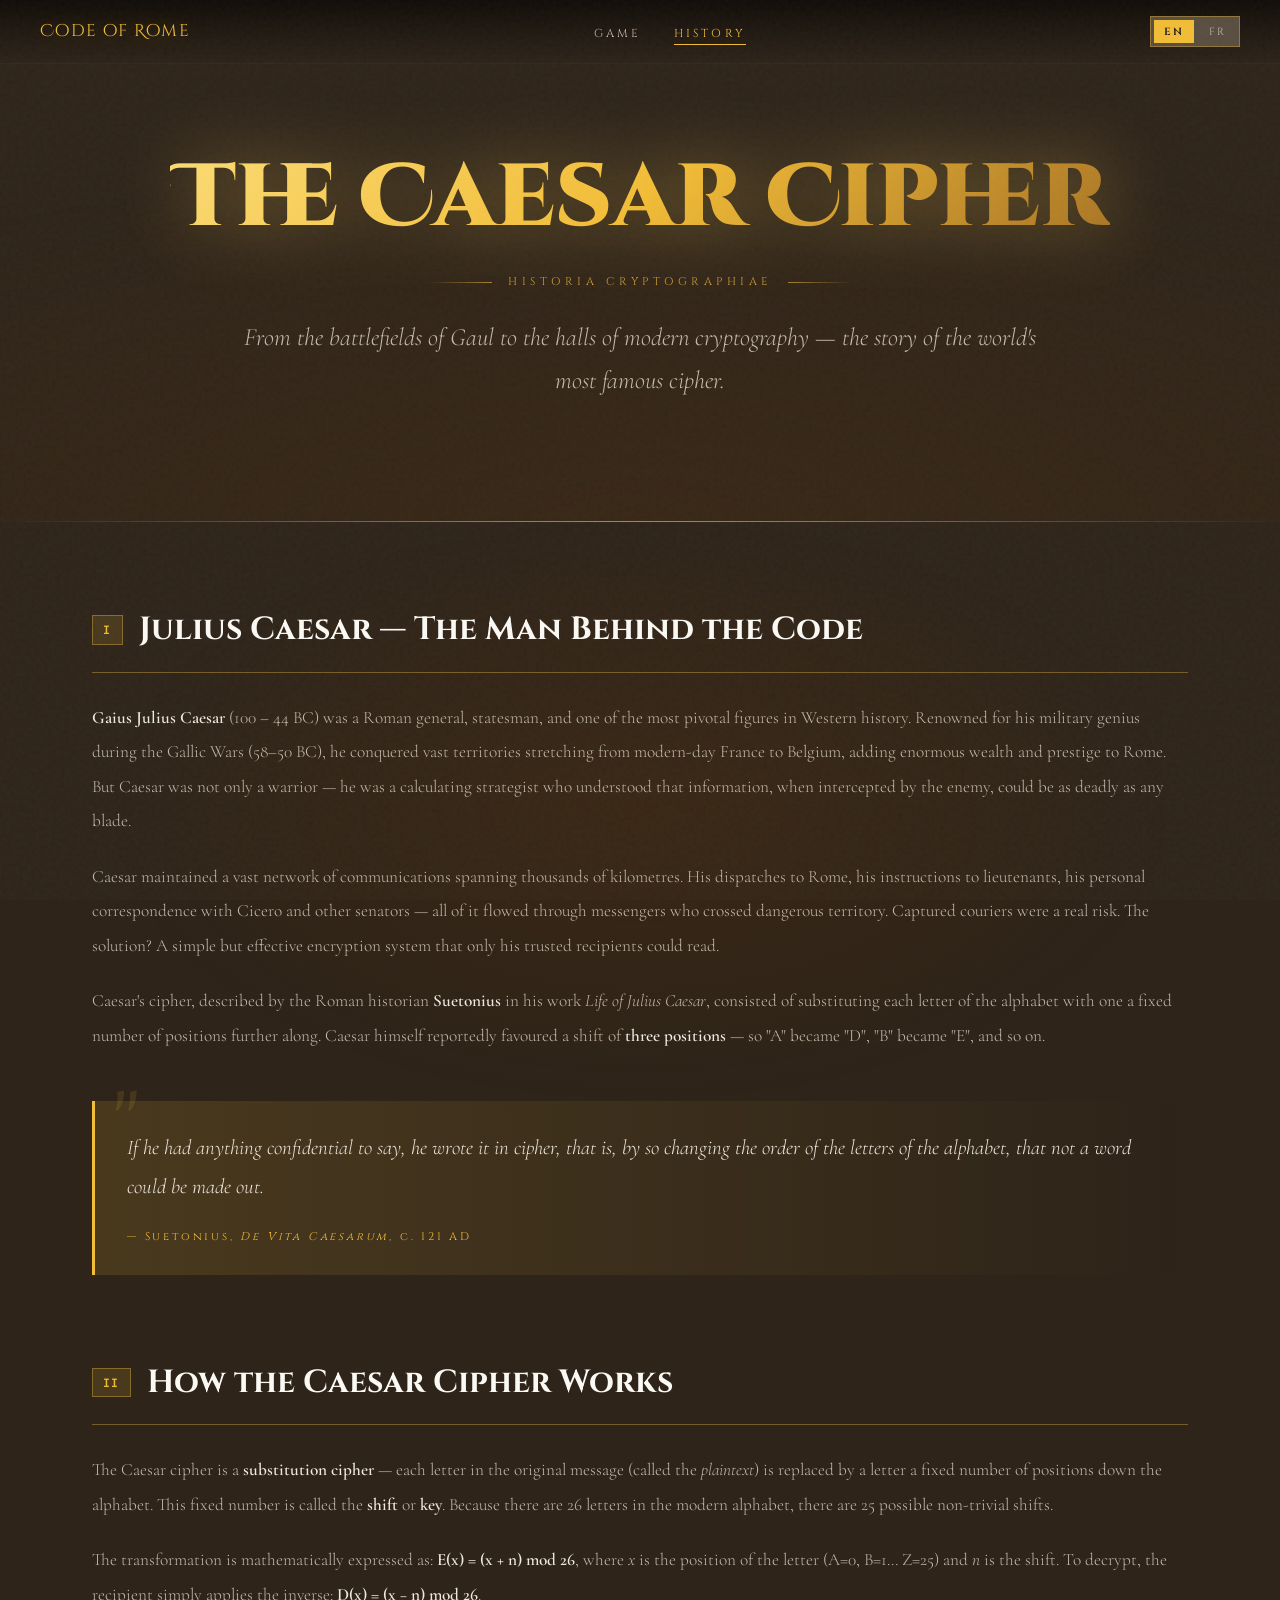
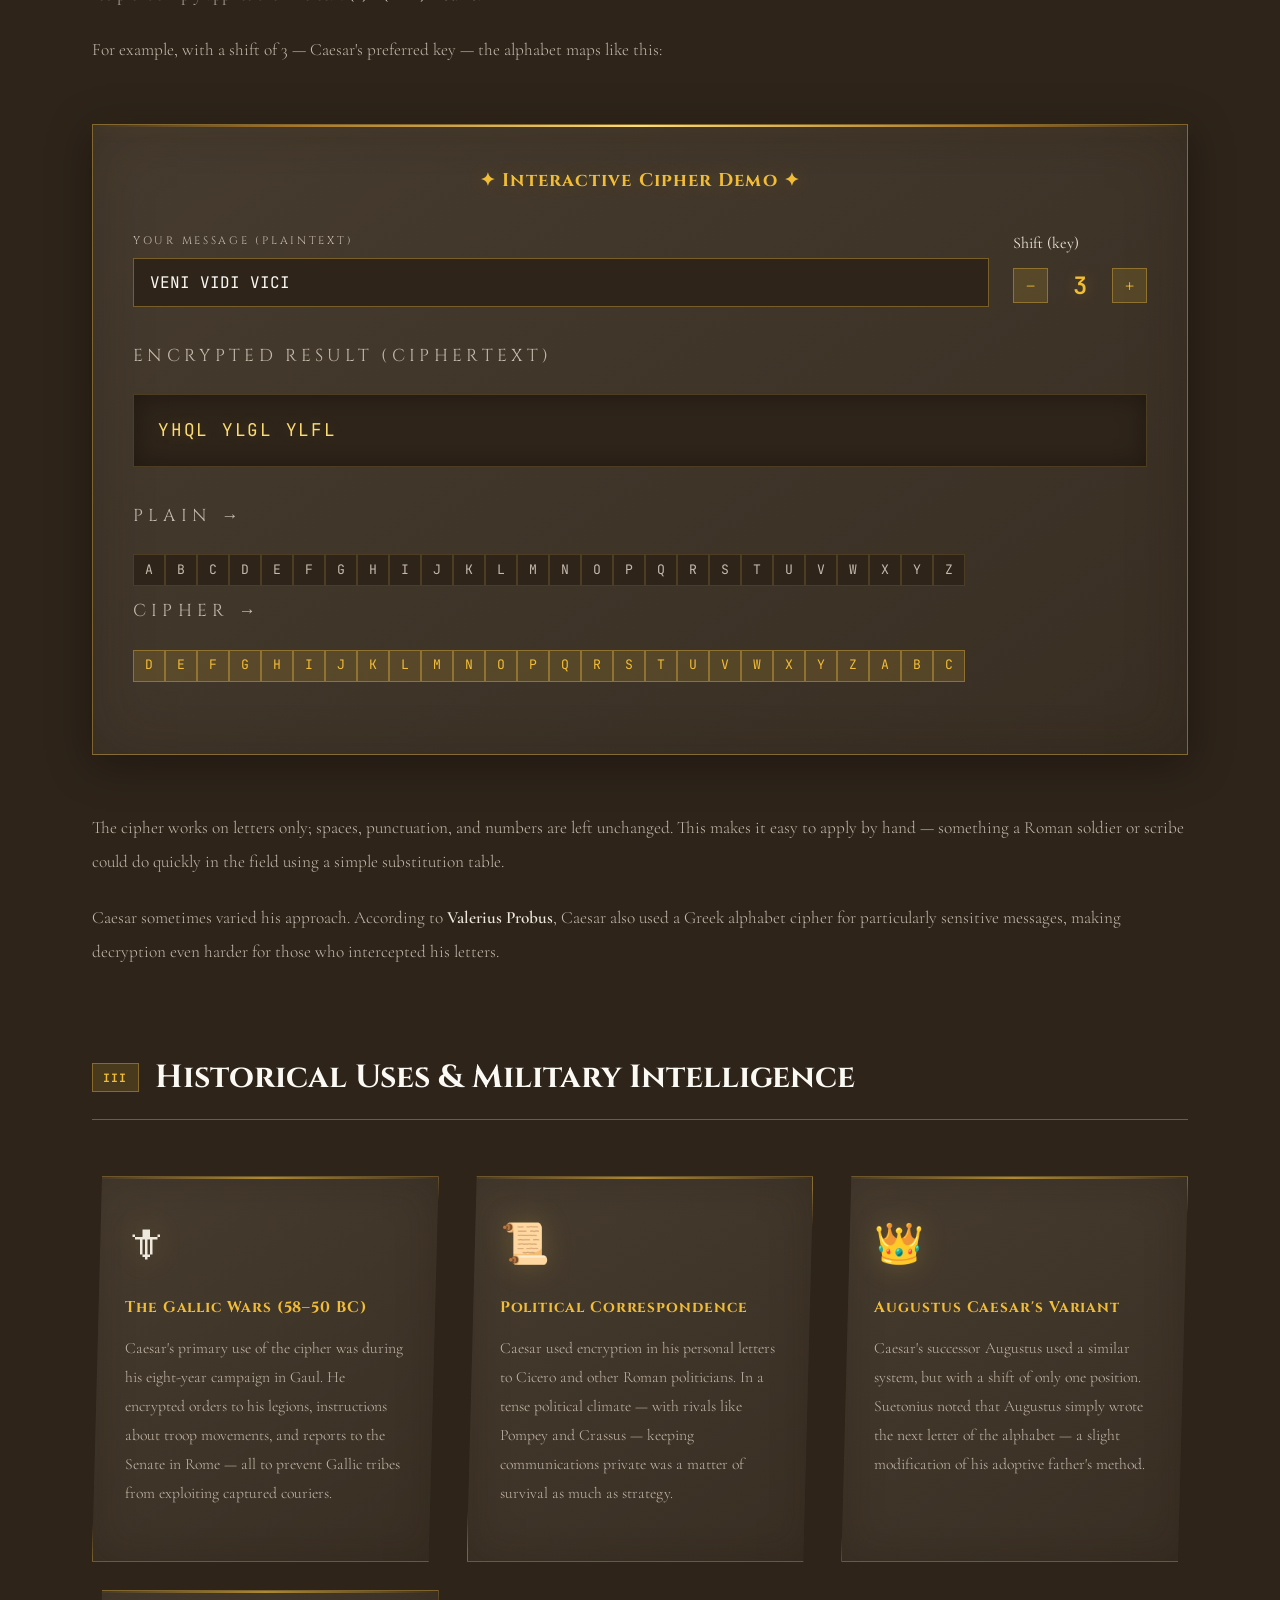
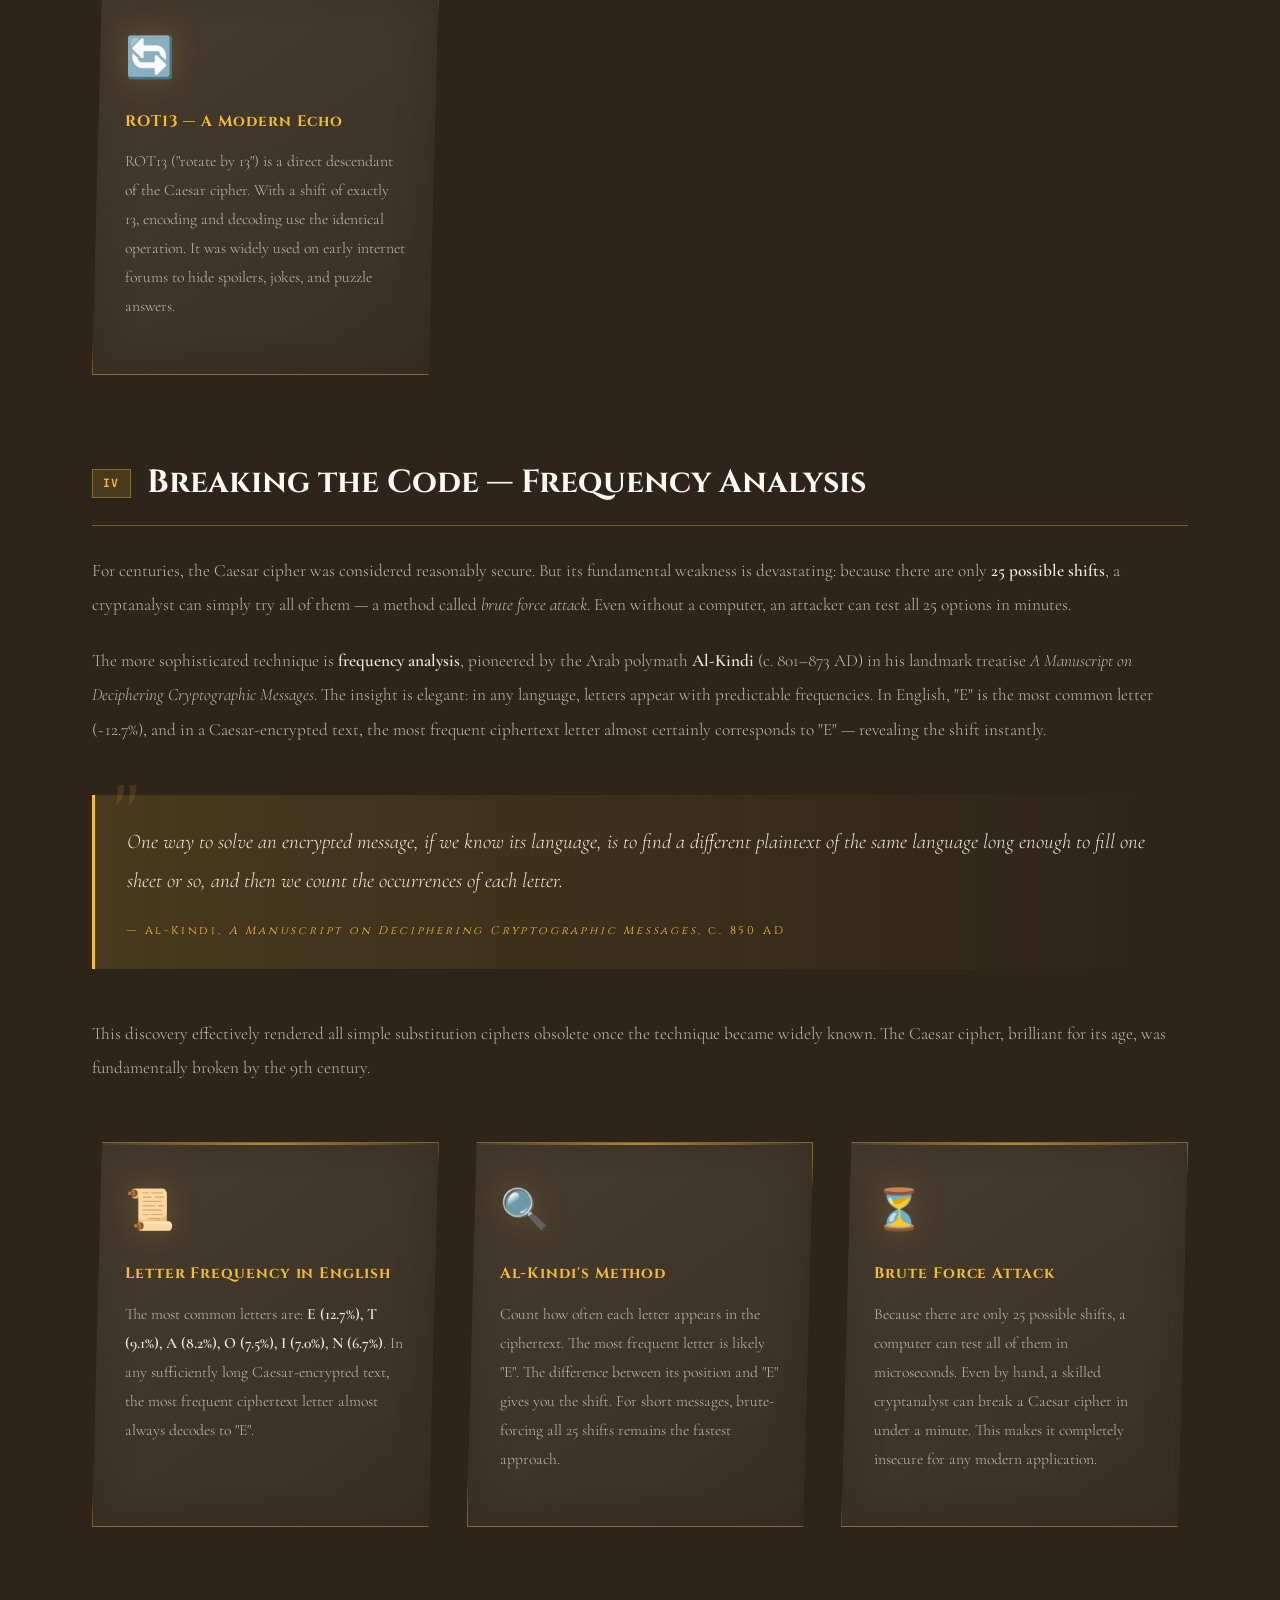
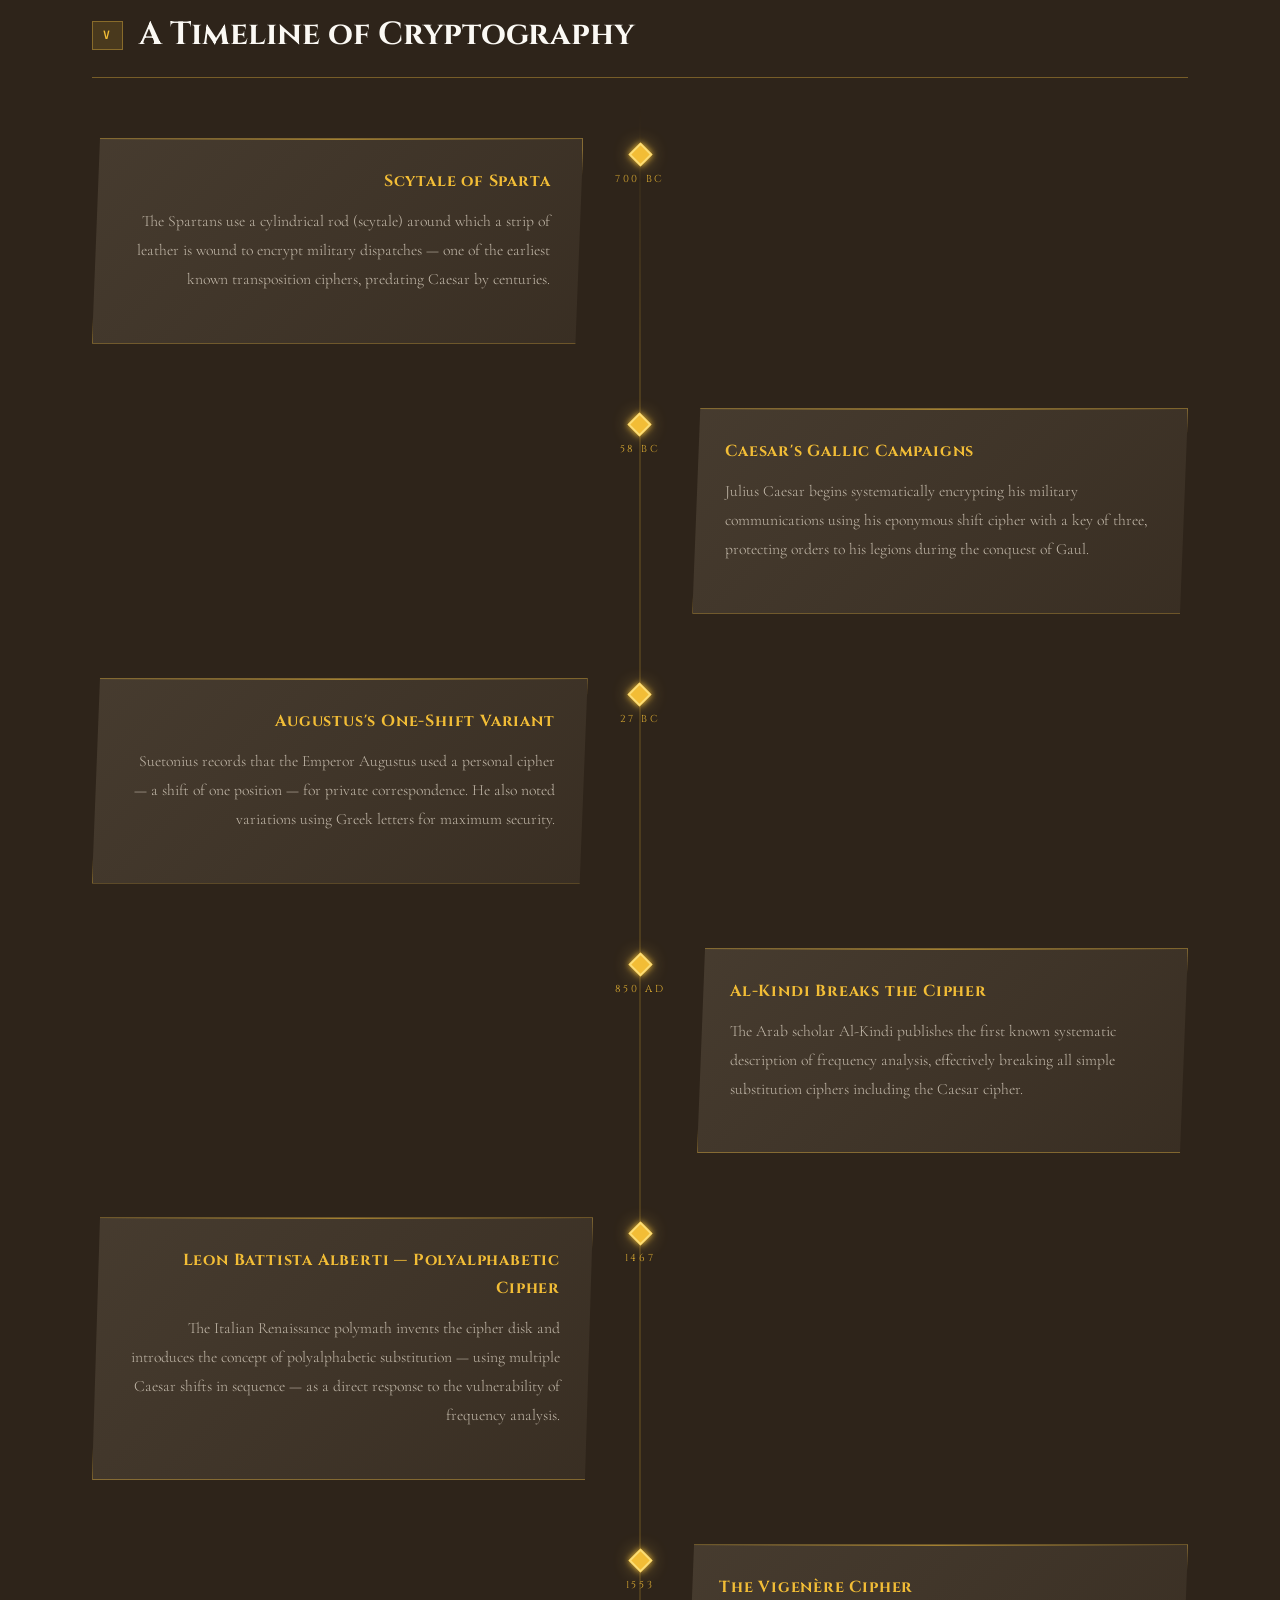
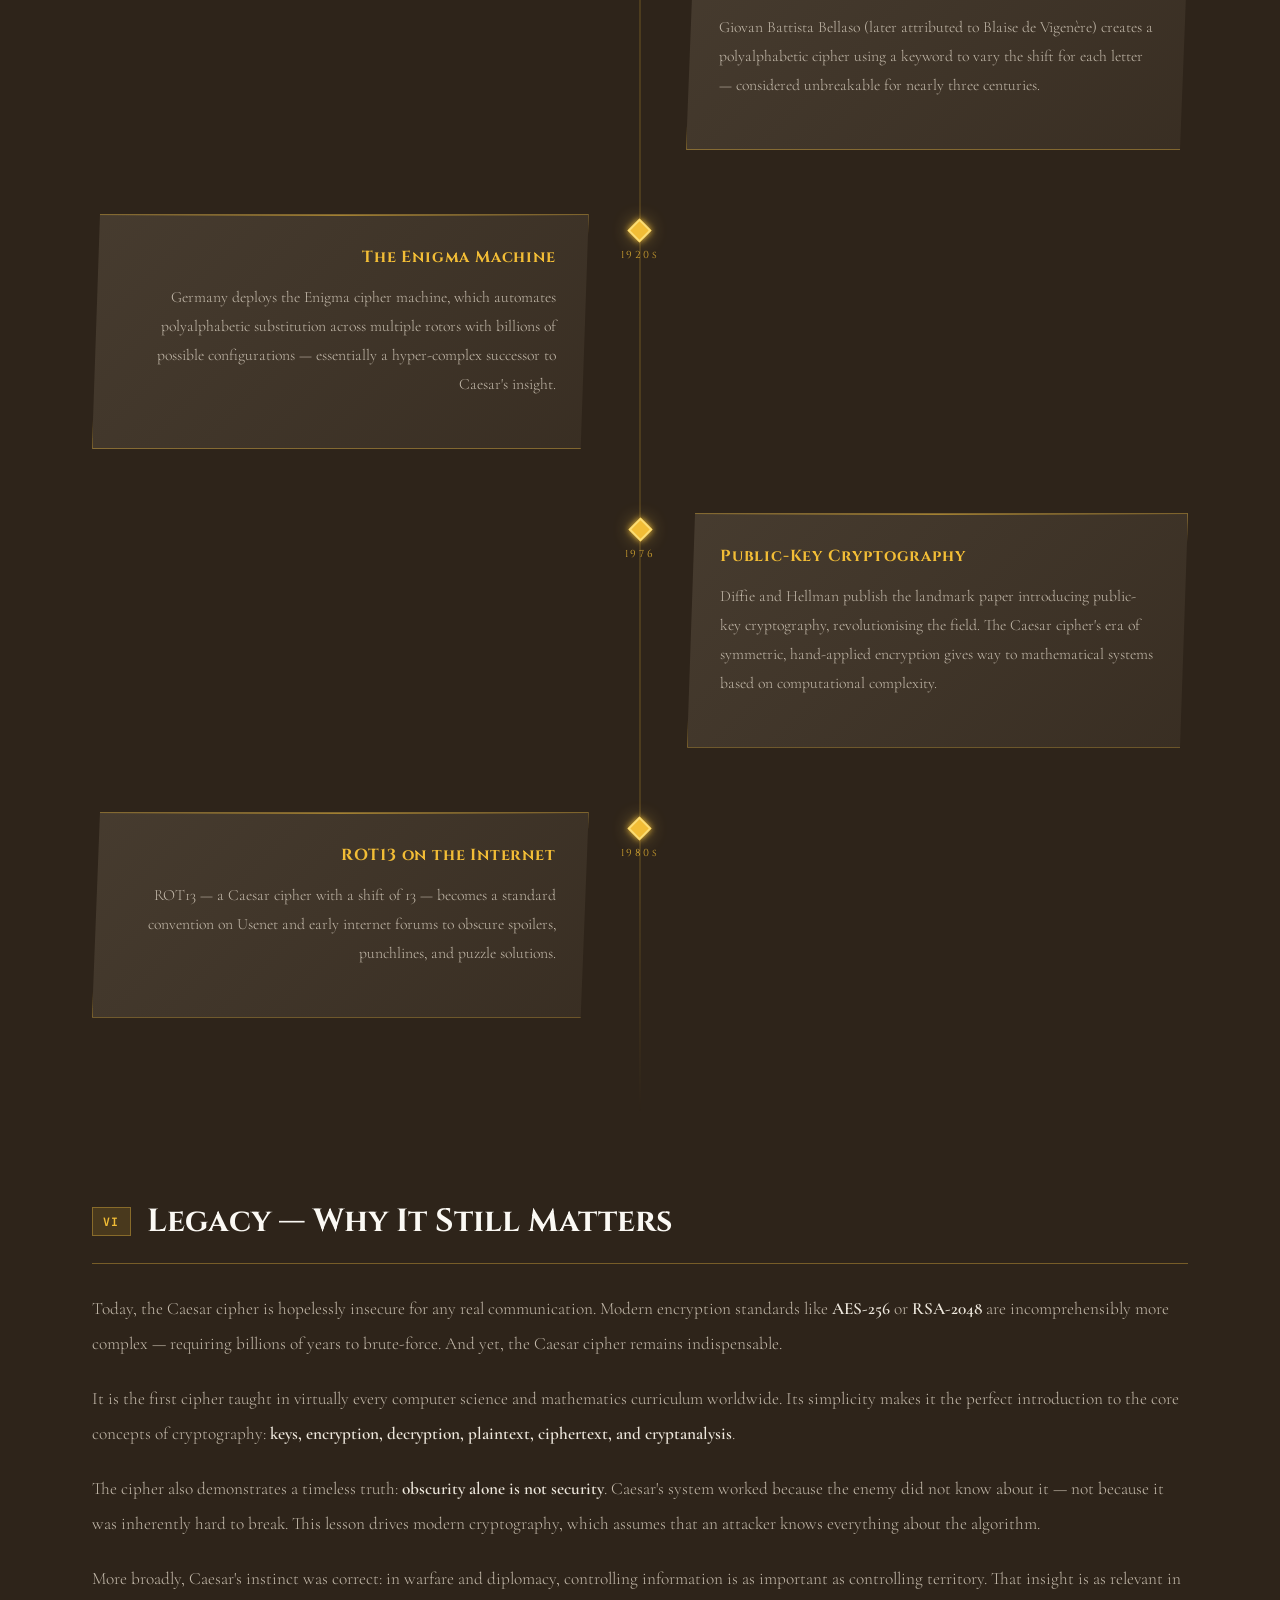
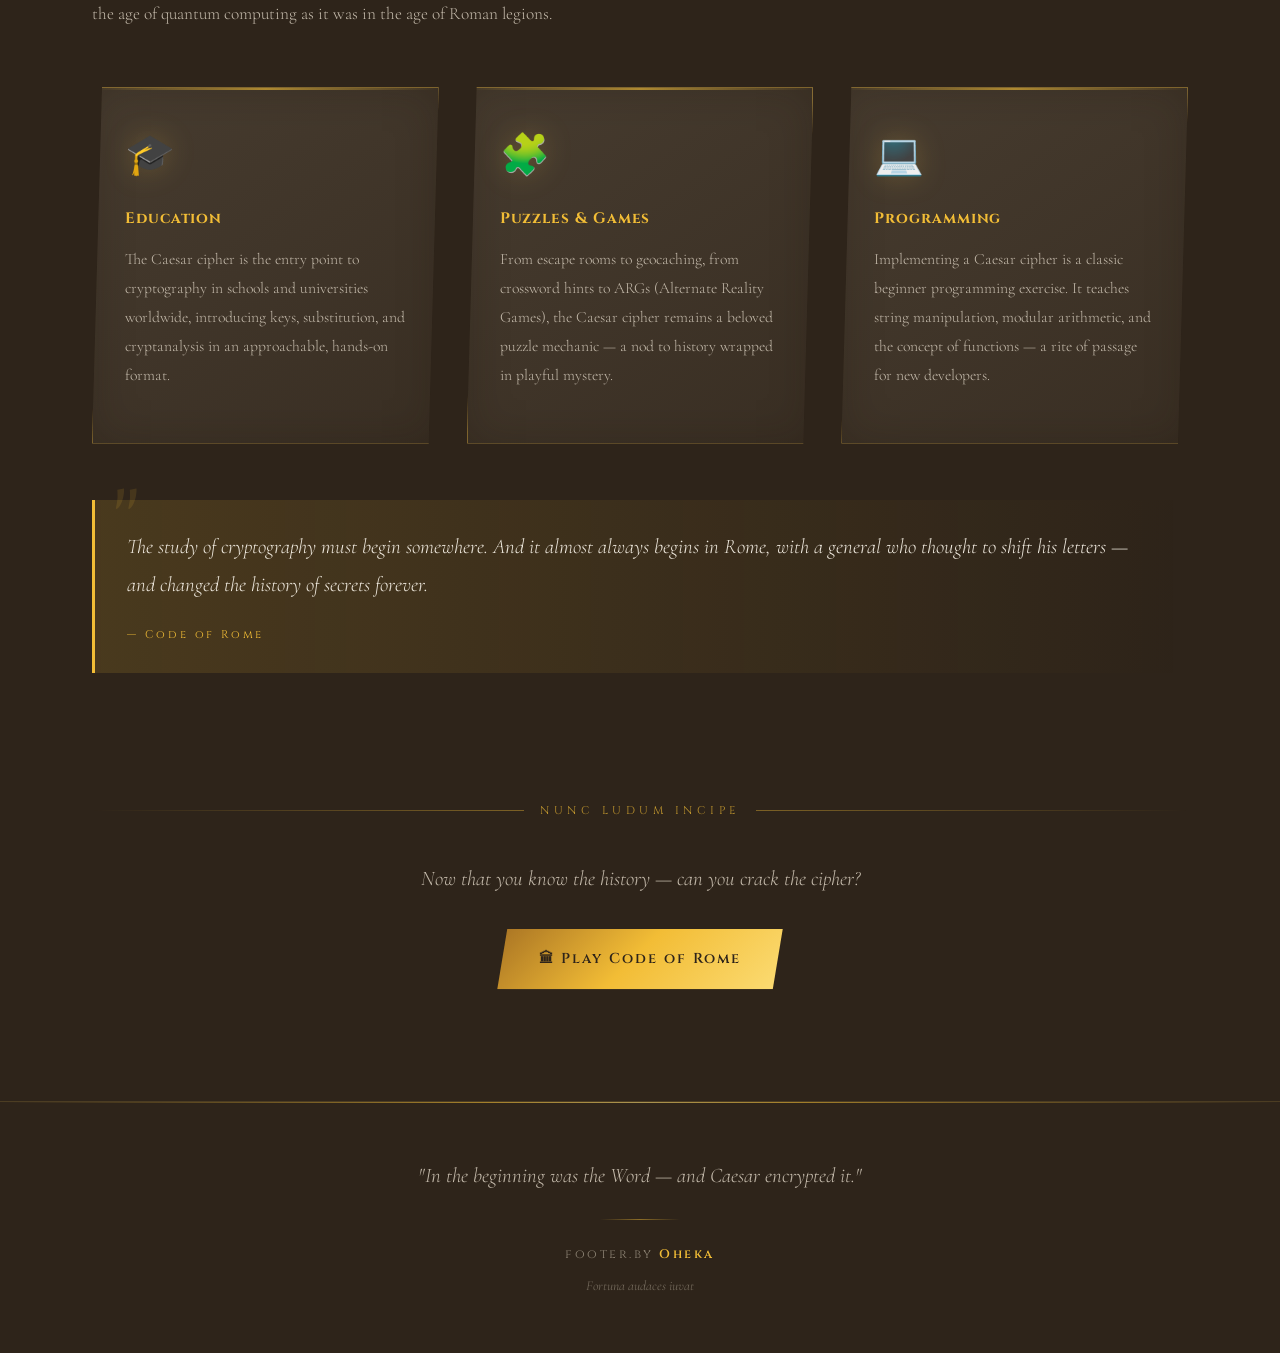
==== commit 9b1f05b7: "Add files via upload" ====
--- a/history.html
+++ b/history.html
@@ -3,22 +3,92 @@
 <head>
     <meta charset="UTF-8">
     <meta name="viewport" content="width=device-width, initial-scale=1.0">
+
+    <!-- Primary SEO -->
     <title>History of the Caesar Cipher — Code of Rome</title>
-    <meta name="description" content="Discover the complete history of the Caesar Cipher.">
+    <meta name="description" content="The complete history of the Caesar Cipher: from Julius Caesar's Gallic Wars to Al-Kindi's frequency analysis and modern cryptography. Interactive cipher demo included.">
+    <meta name="keywords" content="caesar cipher history, julius caesar encryption, frequency analysis, al-kindi, roman cryptography, vigenere cipher, enigma machine, ROT13, cryptography timeline">
+    <meta name="author" content="Oheka">
+    <meta name="robots" content="index, follow">
+    <link rel="canonical" href="https://codeofrome.com/history.html">
+
+    <!-- Hreflang -->
+    <link rel="alternate" hreflang="en" href="https://codeofrome.com/history.html">
+    <link rel="alternate" hreflang="fr" href="https://codeofrome.com/history.html">
+    <link rel="alternate" hreflang="x-default" href="https://codeofrome.com/history.html">
+
+    <!-- Open Graph -->
+    <meta property="og:type" content="article">
+    <meta property="og:url" content="https://codeofrome.com/history.html">
+    <meta property="og:title" content="History of the Caesar Cipher — Code of Rome">
+    <meta property="og:description" content="From the battlefields of Gaul to modern cryptography — the complete story of the world's most famous cipher, with an interactive demo.">
+    <meta property="og:image" content="https://codeofrome.com/Code_Of_Rome.png">
+    <meta property="og:locale" content="en_US">
+    <meta property="og:locale:alternate" content="fr_FR">
+    <meta property="og:site_name" content="Code of Rome">
+    <meta property="article:author" content="Oheka">
+
+    <!-- Twitter Card -->
+    <meta name="twitter:card" content="summary_large_image">
+    <meta name="twitter:title" content="History of the Caesar Cipher">
+    <meta name="twitter:description" content="The complete history of Julius Caesar's encryption system — from 58 BC to modern cryptography, with an interactive cipher demo.">
+    <meta name="twitter:image" content="https://codeofrome.com/Code_Of_Rome.png">
+
+    <!-- Structured Data — Article -->
+    <script type="application/ld+json">
+    {
+      "@context": "https://schema.org",
+      "@type": "Article",
+      "headline": "History of the Caesar Cipher",
+      "description": "The complete history of the Caesar Cipher from Julius Caesar's Gallic Wars to modern cryptography, including Al-Kindi's frequency analysis and a cryptography timeline.",
+      "url": "https://codeofrome.com/history.html",
+      "image": "https://codeofrome.com/Code_Of_Rome.png",
+      "author": { "@type": "Person", "name": "Oheka" },
+      "publisher": { "@type": "Organization", "name": "Code of Rome", "url": "https://codeofrome.com" },
+      "inLanguage": ["en", "fr"],
+      "about": [
+        { "@type": "Thing", "name": "Caesar cipher" },
+        { "@type": "Person", "name": "Julius Caesar" },
+        { "@type": "Thing", "name": "Cryptography" },
+        { "@type": "Person", "name": "Al-Kindi" }
+      ],
+      "mainEntity": {
+        "@type": "FAQPage",
+        "mainEntity": [
+          { "@type": "Question", "name": "Who invented the Caesar cipher?", "acceptedAnswer": { "@type": "Answer", "text": "The Caesar cipher is named after Julius Caesar (100–44 BC), who used it to encrypt his military dispatches during the Gallic Wars with a shift of three positions." } },
+          { "@type": "Question", "name": "How does the Caesar cipher work?", "acceptedAnswer": { "@type": "Answer", "text": "Each letter is replaced by the letter a fixed number of positions further along the alphabet. The formula is E(x) = (x + n) mod 26, where n is the shift key." } },
+          { "@type": "Question", "name": "Who broke the Caesar cipher?", "acceptedAnswer": { "@type": "Answer", "text": "The Arab scholar Al-Kindi (c. 801–873 AD) first described frequency analysis, which effectively broke all simple substitution ciphers including the Caesar cipher." } }
+        ]
+      }
+    }
+    </script>
+
+    <!-- Structured Data — BreadcrumbList -->
+    <script type="application/ld+json">
+    {
+      "@context": "https://schema.org",
+      "@type": "BreadcrumbList",
+      "itemListElement": [
+        { "@type": "ListItem", "position": 1, "name": "Code of Rome", "item": "https://codeofrome.com" },
+        { "@type": "ListItem", "position": 2, "name": "History", "item": "https://codeofrome.com/history.html" }
+      ]
+    }
+    </script>
+
     <link rel="preconnect" href="https://fonts.googleapis.com">
     <link rel="preconnect" href="https://fonts.gstatic.com" crossorigin>
     <link href="https://fonts.googleapis.com/css2?family=Cinzel+Decorative:wght@400;700;900&family=Cinzel:wght@400;600;700&family=Cormorant+Garamond:ital,wght@0,300;0,400;0,600;1,300;1,400&family=JetBrains+Mono:wght@400;500;600&display=swap" rel="stylesheet">
     <link rel="stylesheet" href="styles.css">
     <script>window._historyPage = true;</script>
 </head>
-<body>
+<body class="history-page">
 
 <!-- ══ NAV ══ -->
 <nav class="site-nav">
     <a href="index.html" class="nav-logo">Code of Rome</a>
     <ul class="nav-links">
-        <li><a href="index.html" data-i18n="nav.game">Game</a></li>
-        <li><a href="history.html" class="active" data-i18n="nav.history">History</a></li>
+        <li><a href="index.html" data-i18n="game">Game</a></li>
+        <li><a href="history.html" class="active" data-i18n="history">History</a></li>
     </ul>
     <div class="lang-toggle">
         <button class="lang-btn active" data-lang="en" onclick="setLang('en')">EN</button>
@@ -98,12 +168,12 @@
         <h2><span class="num">III</span> <span data-i18n="s3.title">Historical Uses &amp; Military Intelligence</span></h2>
         <div class="info-grid">
             <div class="info-card">
-                <div class="info-card-icon">⚔️</div>
+                <div class="info-card-icon">🗡</div>
                 <h3 data-i18n="card.gallic.title">The Gallic Wars (58–50 BC)</h3>
                 <p data-i18n="card.gallic.p">Caesar's primary use of the cipher was during his eight-year campaign in Gaul...</p>
             </div>
             <div class="info-card">
-                <div class="info-card-icon">🤫</div>
+                <div class="info-card-icon">📜</div>
                 <h3 data-i18n="card.political.title">Political Correspondence</h3>
                 <p data-i18n="card.political.p">Caesar used encryption in his personal letters to Cicero...</p>
             </div>
@@ -113,7 +183,7 @@
                 <p data-i18n="card.augustus.p">Caesar's successor Augustus used a similar system...</p>
             </div>
             <div class="info-card">
-                <div class="info-card-icon">📖</div>
+                <div class="info-card-icon">🔄</div>
                 <h3 data-i18n="card.rot13.title">ROT13 — A Modern Echo</h3>
                 <p data-i18n="card.rot13.p">ROT13 ("rotate by 13") is a direct descendant of the Caesar cipher...</p>
             </div>
@@ -132,17 +202,17 @@
         <p data-i18n="s4.p3">This discovery effectively rendered all simple substitution ciphers obsolete...</p>
         <div class="info-grid">
             <div class="info-card">
-                <div class="info-card-icon">📊</div>
+                <div class="info-card-icon">📜</div>
                 <h3 data-i18n="card.freq.title">Letter Frequency in English</h3>
                 <p data-i18n="card.freq.p">The most common letters are: <strong>E (12.7%), T (9.1%), A (8.2%)...</strong></p>
             </div>
             <div class="info-card">
-                <div class="info-card-icon">🔬</div>
+                <div class="info-card-icon">🔍</div>
                 <h3 data-i18n="card.alkindi.title">Al-Kindi's Method</h3>
                 <p data-i18n="card.alkindi.p">Count how often each letter appears in the ciphertext...</p>
             </div>
             <div class="info-card">
-                <div class="info-card-icon">⚡</div>
+                <div class="info-card-icon">⏳</div>
                 <h3 data-i18n="card.brute.title">Brute Force Attack</h3>
                 <p data-i18n="card.brute.p">Because there are only 25 possible shifts, a computer can test all of them in microseconds...</p>
             </div>
--- a/styles.css
+++ b/styles.css
@@ -144,11 +144,15 @@
 }
 
 .hero-eyebrow {
-    font-family: 'Cinzel', serif; font-size: 0.76rem;
-    letter-spacing: 0.44em; text-transform: uppercase;
+    font-family: 'Cinzel', serif;
+    font-size: clamp(0.55rem, 1.8vw, 0.76rem);
+    letter-spacing: clamp(0.12em, 2vw, 0.44em);
+    text-transform: uppercase;
     color: var(--gold); margin-bottom: 2.2rem;
     animation: fadeInDown 1s ease-out;
     text-shadow: 0 0 30px var(--gold-glow);
+    white-space: nowrap; overflow: hidden; text-overflow: ellipsis;
+    max-width: 100%;
 }
 
 .hero-title {
@@ -705,9 +709,10 @@
 @keyframes pulse     { 0%,100%{ transform:scale(1); } 50%{ transform:scale(1.07); } }
 
 /* Responsive */
+/* ─── Timeline collapse ─── */
 @media (max-width: 900px) {
-    .timeline::before { left: 24px; transform: none; }
-    .timeline-item { grid-template-columns: 48px 1fr; }
+    .timeline::before { left: 20px; transform: none; }
+    .timeline-item { grid-template-columns: 44px 1fr; gap: 1rem; }
     .timeline-item:nth-child(odd) .timeline-content,
     .timeline-item:nth-child(even) .timeline-content { grid-column: 2; text-align: left; }
     .timeline-item:nth-child(odd) .timeline-node,
@@ -715,21 +720,129 @@
     .timeline-spacer { display: none; }
 }
 
+/* ─── Tablet ─── */
 @media (max-width: 768px) {
+    /* Nav */
+    .site-nav {
+        padding: 0.75rem 1.1rem;
+        gap: 0.75rem;
+    }
+    .nav-logo { font-size: 0.85rem; letter-spacing: 0.04em; }
+    .nav-links { gap: 1rem; }
+    .nav-links a { font-size: 0.65rem; letter-spacing: 0.18em; }
+
+    /* Hero */
     .hero { min-height: 95vh; }
-    .site-nav { padding: 0.85rem 1.25rem; }
-    .nav-links { gap: 1.25rem; }
-    .progress-section { clip-path: none; }
-    .game-card { padding: 1.75rem; }
-    .cipher-box { clip-path: none; }
-    .btn { clip-path: none; }
+    .hero-overlay { padding: 1.5rem 1rem; }
+    .hero-eyebrow {
+        font-size: 0.55rem;
+        letter-spacing: 0.18em;
+        margin-bottom: 1.5rem;
+    }
+    .hero-ornament-row { gap: 0.6rem; margin: 1.25rem 0; }
+    .hero-orn-line { width: 3rem; }
+    .hero-orn-gem { width: 7px; height: 7px; }
+    .hero-orn-text { font-size: 0.65rem; letter-spacing: 0.2em; }
+    .hero-subtitle { font-size: clamp(1.1rem, 4vw, 1.5rem); margin-bottom: 1rem; }
+    .hero-description { font-size: 0.95rem; margin-bottom: 2rem; line-height: 1.75; }
+    .hero-buttons { gap: 0.85rem; }
+    .hero-btn { padding: 0.85rem 1.6rem; font-size: 0.8rem; clip-path: none; }
+    .scroll-indicator { bottom: 1.5rem; }
+
+    /* Game section */
+    .game-section { padding: 4rem 0 5rem; }
+    .section-header { margin-bottom: 2.5rem; }
+    .section-tag { font-size: 0.62rem; letter-spacing: 0.28em; }
+
+    /* Progress */
+    .progress-section { clip-path: none; padding: 1.5rem; }
     .progress-markers .marker::after { display: none; }
-    .stats-grid { grid-template-columns: 1fr; }
+
+    /* Game card */
+    .game-card { padding: 1.5rem 1.25rem; }
+    .cipher-box { clip-path: none; padding: 1.5rem 1rem; min-height: 7rem; }
+    .cipher-text { font-size: clamp(0.95rem, 4vw, 1.4rem); }
+
+    /* Buttons */
+    .btn { clip-path: none; padding: 0.8rem 1.4rem; font-size: 0.82rem; }
+    .button-group { gap: 0.75rem; }
+
+    /* Stats */
+    .stats-grid { grid-template-columns: 1fr; gap: 1rem; }
     .stat-card { clip-path: none; }
-    .modal-content { padding: 2.5rem 1.75rem; clip-path: none; }
-    .info-card { clip-path: none; }
-    .timeline-content { clip-path: none; padding: 1.25rem 1.5rem; }
-    .cipher-demo { padding: 1.75rem; }
+    .stat-value { font-size: 1.5rem; }
+
+    /* Modal */
+    .modal-content { padding: 2rem 1.5rem; clip-path: none; }
+    .modal-title { font-size: 1.4rem; }
+    .modal-stats { grid-template-columns: 1fr 1fr; gap: 0.75rem; }
+
+    /* History page */
+    .history-hero { padding: 5.5rem 0 3rem; min-height: auto; }
+    .history-section { padding: 3.5rem 0 4rem; }
+    .prose-section { margin-bottom: 3rem; }
+    .prose-section h2 { font-size: 1.25rem; gap: 0.75rem; }
+    .prose-section p { font-size: 1rem; }
+    .info-card { clip-path: none; padding: 1.5rem; }
+    .info-grid { grid-template-columns: 1fr; gap: 1.25rem; }
+    .cipher-demo { padding: 1.5rem; }
+    .demo-controls { flex-direction: column; gap: 1rem; }
+    .alphabet-table { overflow-x: auto; }
+    .alpha-cell { width: 1.5rem; height: 1.5rem; font-size: 0.7rem; }
+    .timeline-content { clip-path: none; padding: 1.25rem; }
+    .history-quote { padding: 1.25rem 1.5rem; }
+    .history-quote p { font-size: 1.1rem; }
+}
+
+/* ─── Mobile S ─── */
+@media (max-width: 480px) {
+    .container { padding: 0 1rem; }
+
+    /* Nav — stack logo + links + lang */
+    .site-nav {
+        flex-wrap: wrap;
+        padding: 0.65rem 1rem;
+        gap: 0.5rem;
+    }
+    .nav-logo { flex: 1; min-width: 0; font-size: 0.8rem; }
+    .nav-links { order: 3; width: 100%; justify-content: center; gap: 1.5rem; padding: 0.4rem 0 0.1rem; border-top: 1px solid var(--border); }
+    .lang-toggle { order: 2; }
+
+    /* Hero */
+    .hero-eyebrow {
+        font-size: 0.5rem;
+        letter-spacing: 0.12em;
+    }
+    .hero-title { font-size: clamp(2.4rem, 14vw, 4rem); }
+    .hero-description { font-size: 0.9rem; }
+    .hero-buttons { flex-direction: column; align-items: center; width: 100%; }
+    .hero-btn { width: 100%; max-width: 280px; justify-content: center; }
+    .hero-ornament-row { gap: 0.4rem; }
+    .hero-orn-line { width: 1.5rem; }
+    .hero-orn-text { font-size: 0.6rem; letter-spacing: 0.1em; }
+
+    /* Game */
+    .progress-section { padding: 1.25rem; }
+    .progress-badge { font-size: 0.85rem; }
+    .game-card { padding: 1.25rem 1rem; }
+    .cipher-label, .input-label { font-size: 0.6rem; letter-spacing: 0.22em; }
+    .cipher-text { font-size: 0.9rem; letter-spacing: 0.06em; }
+    .input-textarea { font-size: 1rem; min-height: 6rem; }
+    .btn { font-size: 0.78rem; padding: 0.75rem 1.2rem; }
+    .stat-icon { width: 3rem; height: 3rem; font-size: 1.5rem; }
+    .stat-value { font-size: 1.4rem; }
+
+    /* Modal */
+    .modal-content { padding: 1.75rem 1.25rem; }
+    .modal-laurel { font-size: 3.5rem; }
+    .modal-title { font-size: 1.2rem; }
+    .modal-stat-value { font-size: 1.75rem; }
+
+    /* History */
+    .history-title { font-size: clamp(1.8rem, 10vw, 3rem); }
+    .history-lead { font-size: 1rem; }
+    .prose-section h2 { font-size: 1.1rem; flex-wrap: wrap; }
+    .timeline-node { padding-top: 0.25rem; }
 }
 
 /* ════════════════════════ LANG TOGGLE ════════════════════════ */
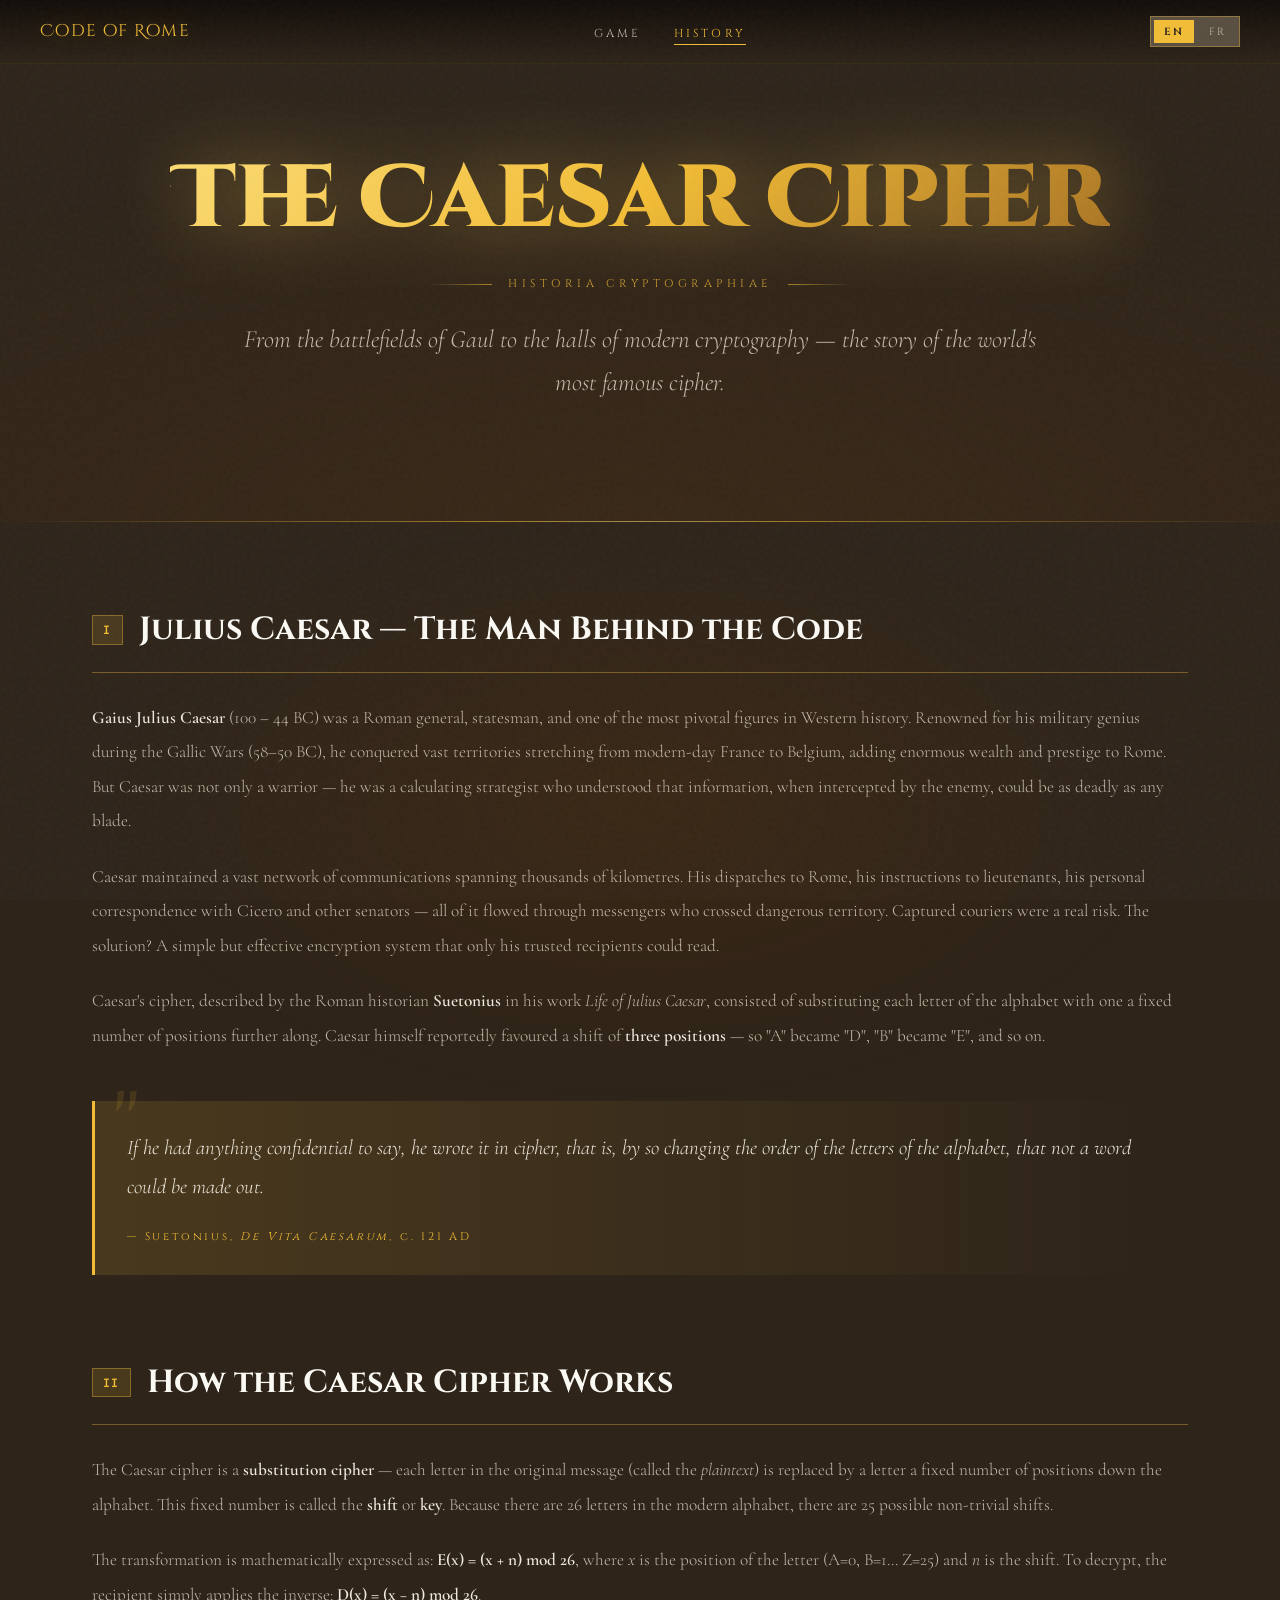
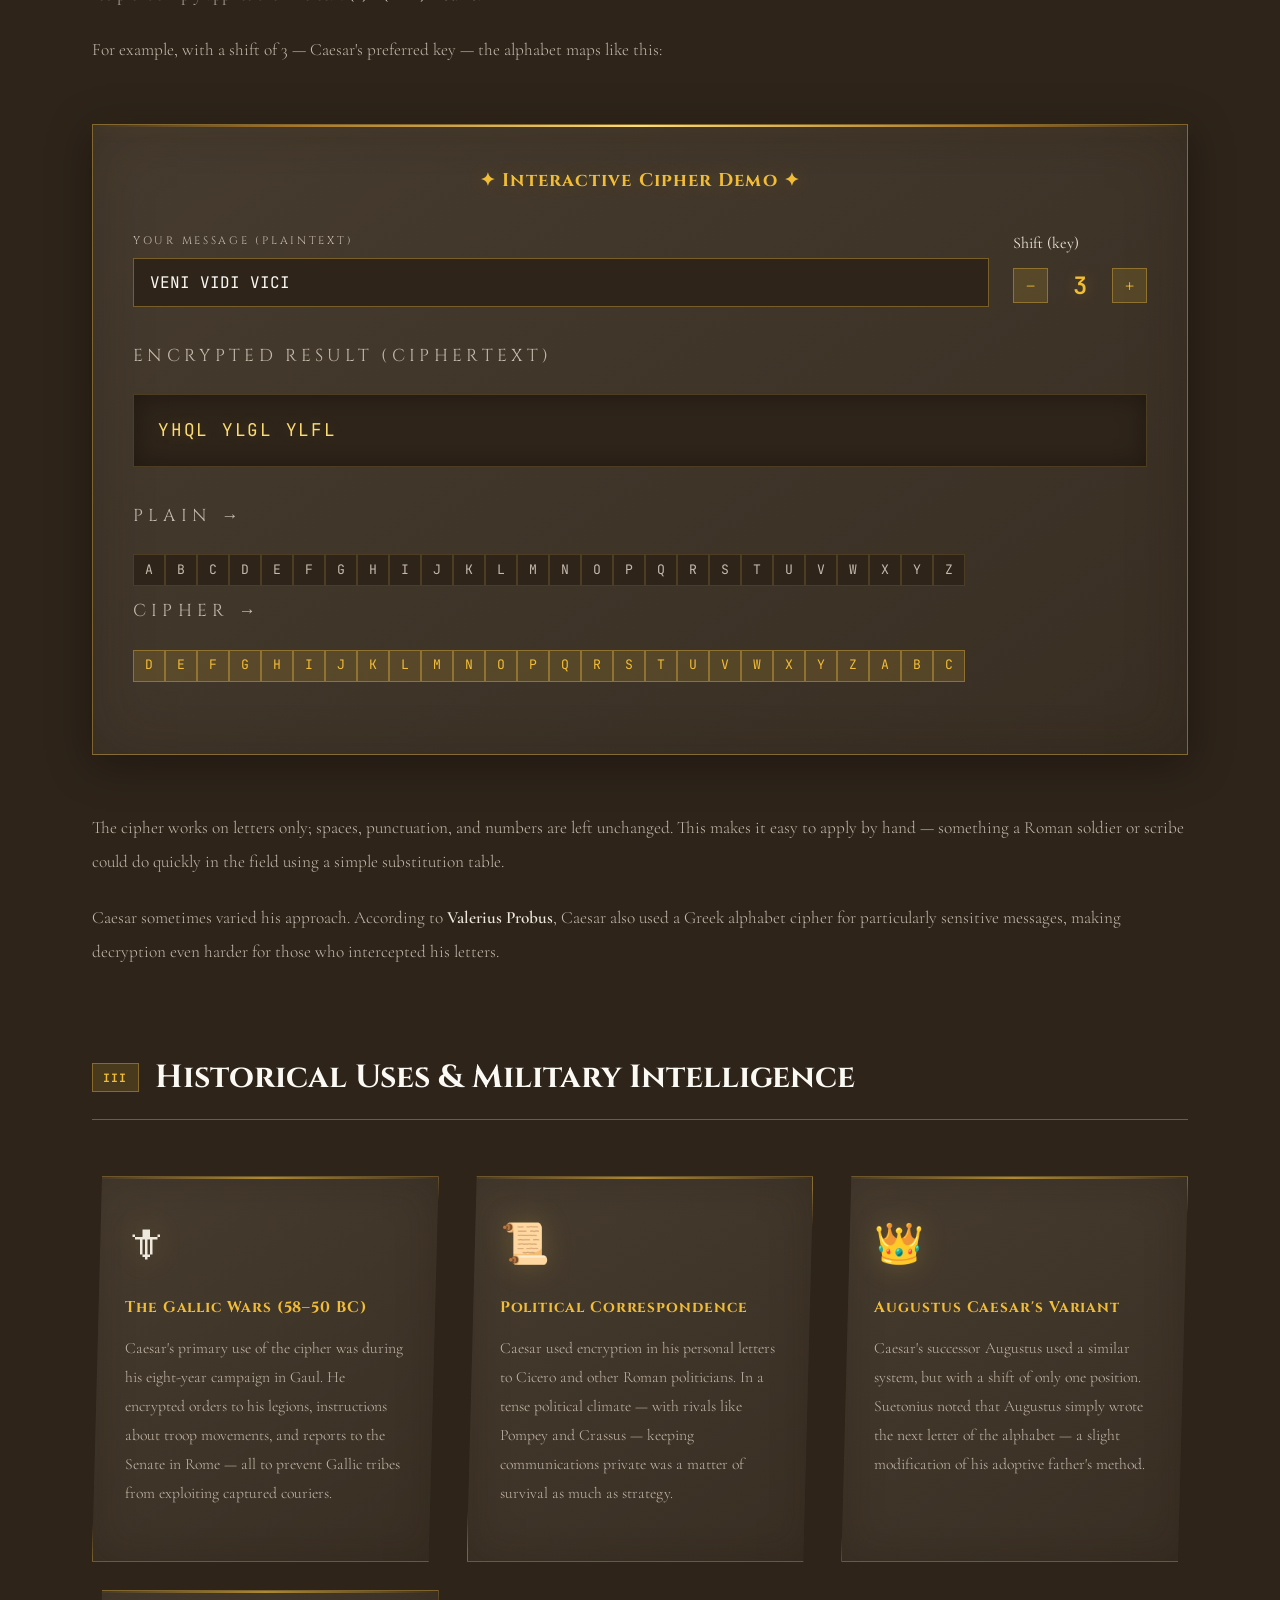
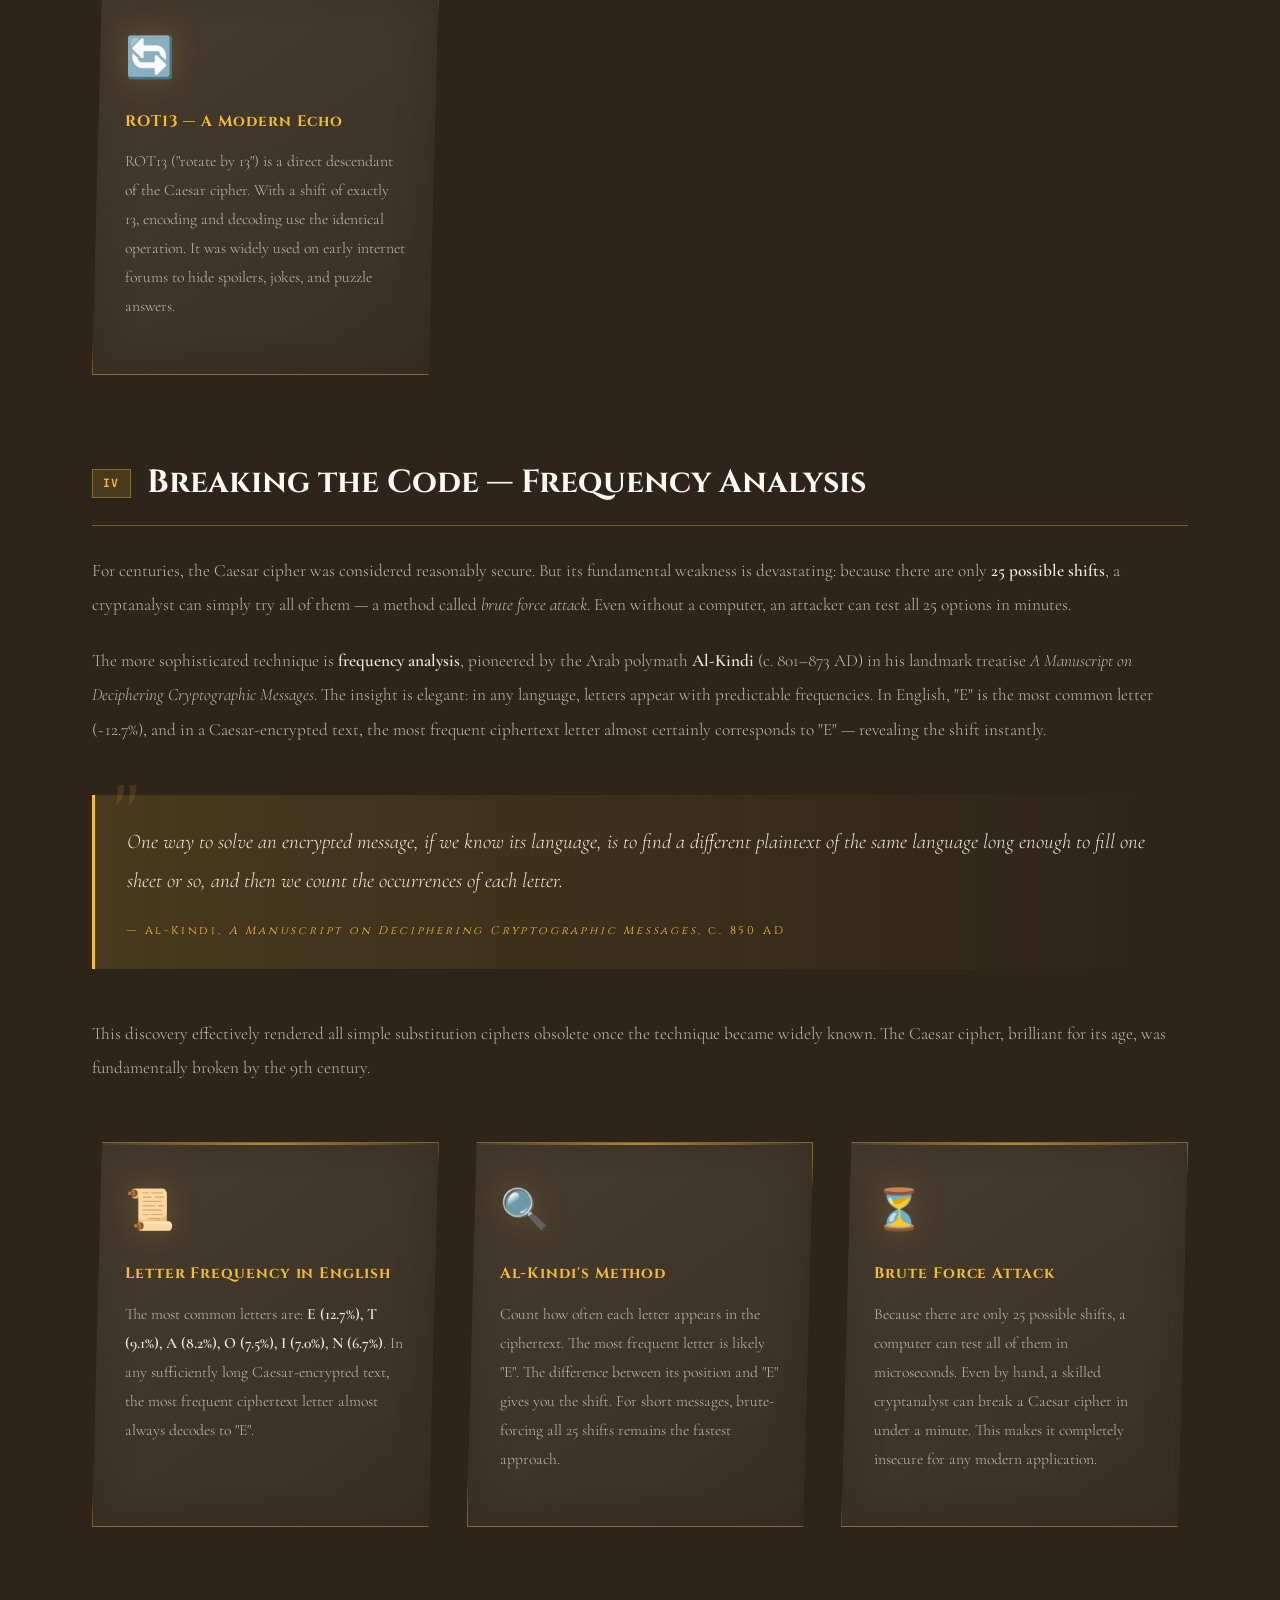
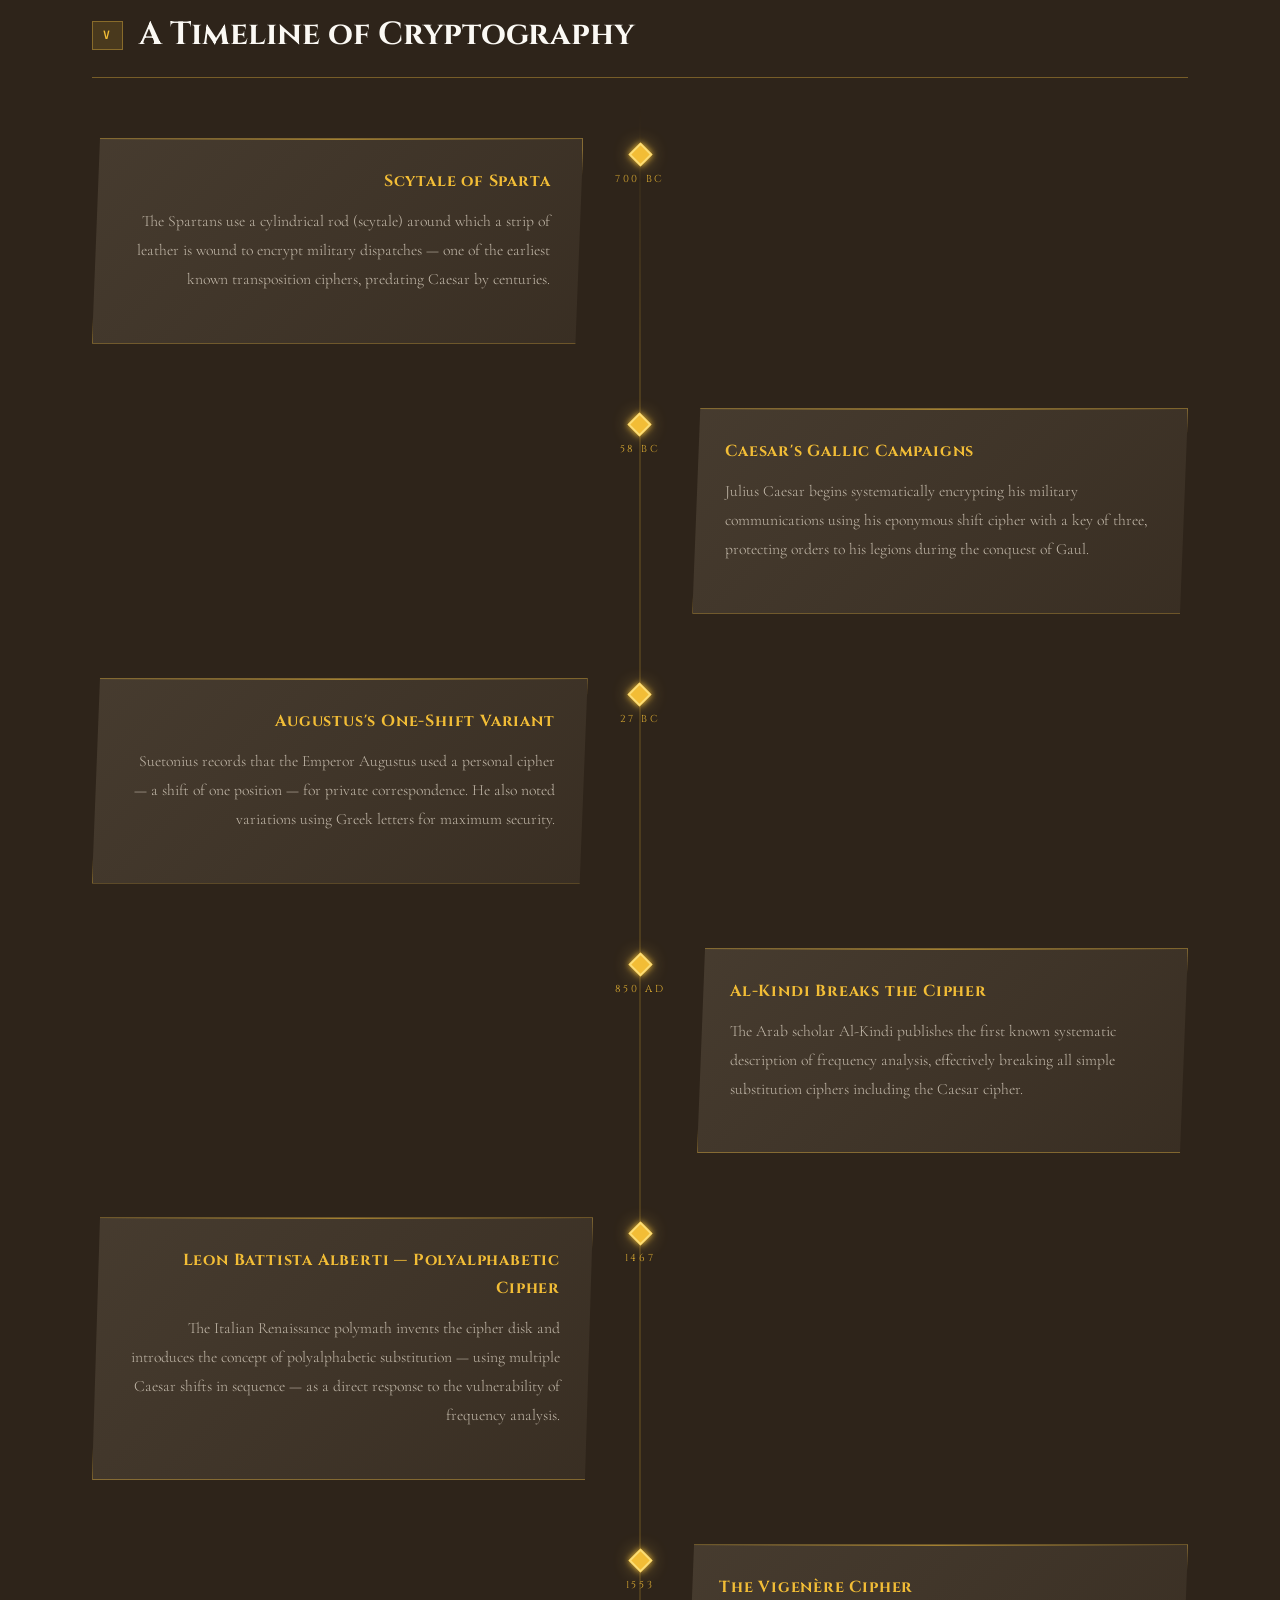
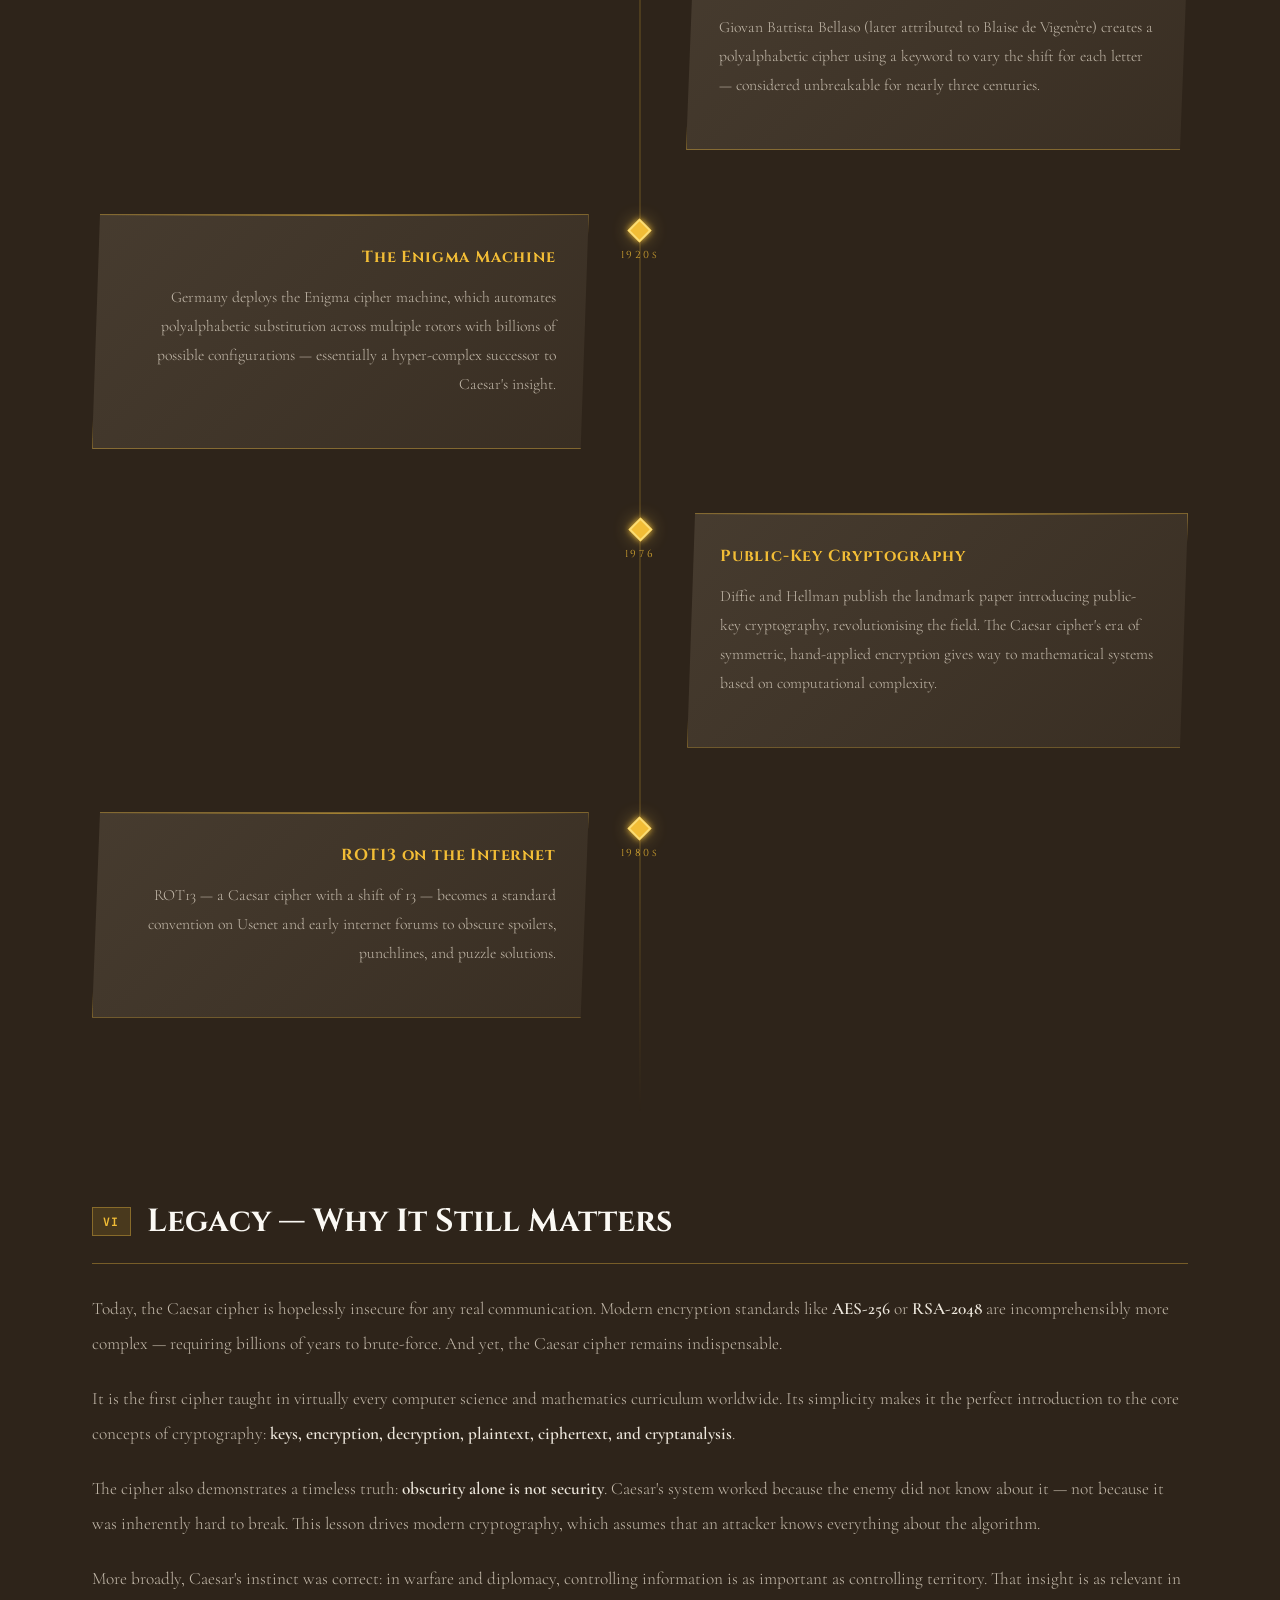
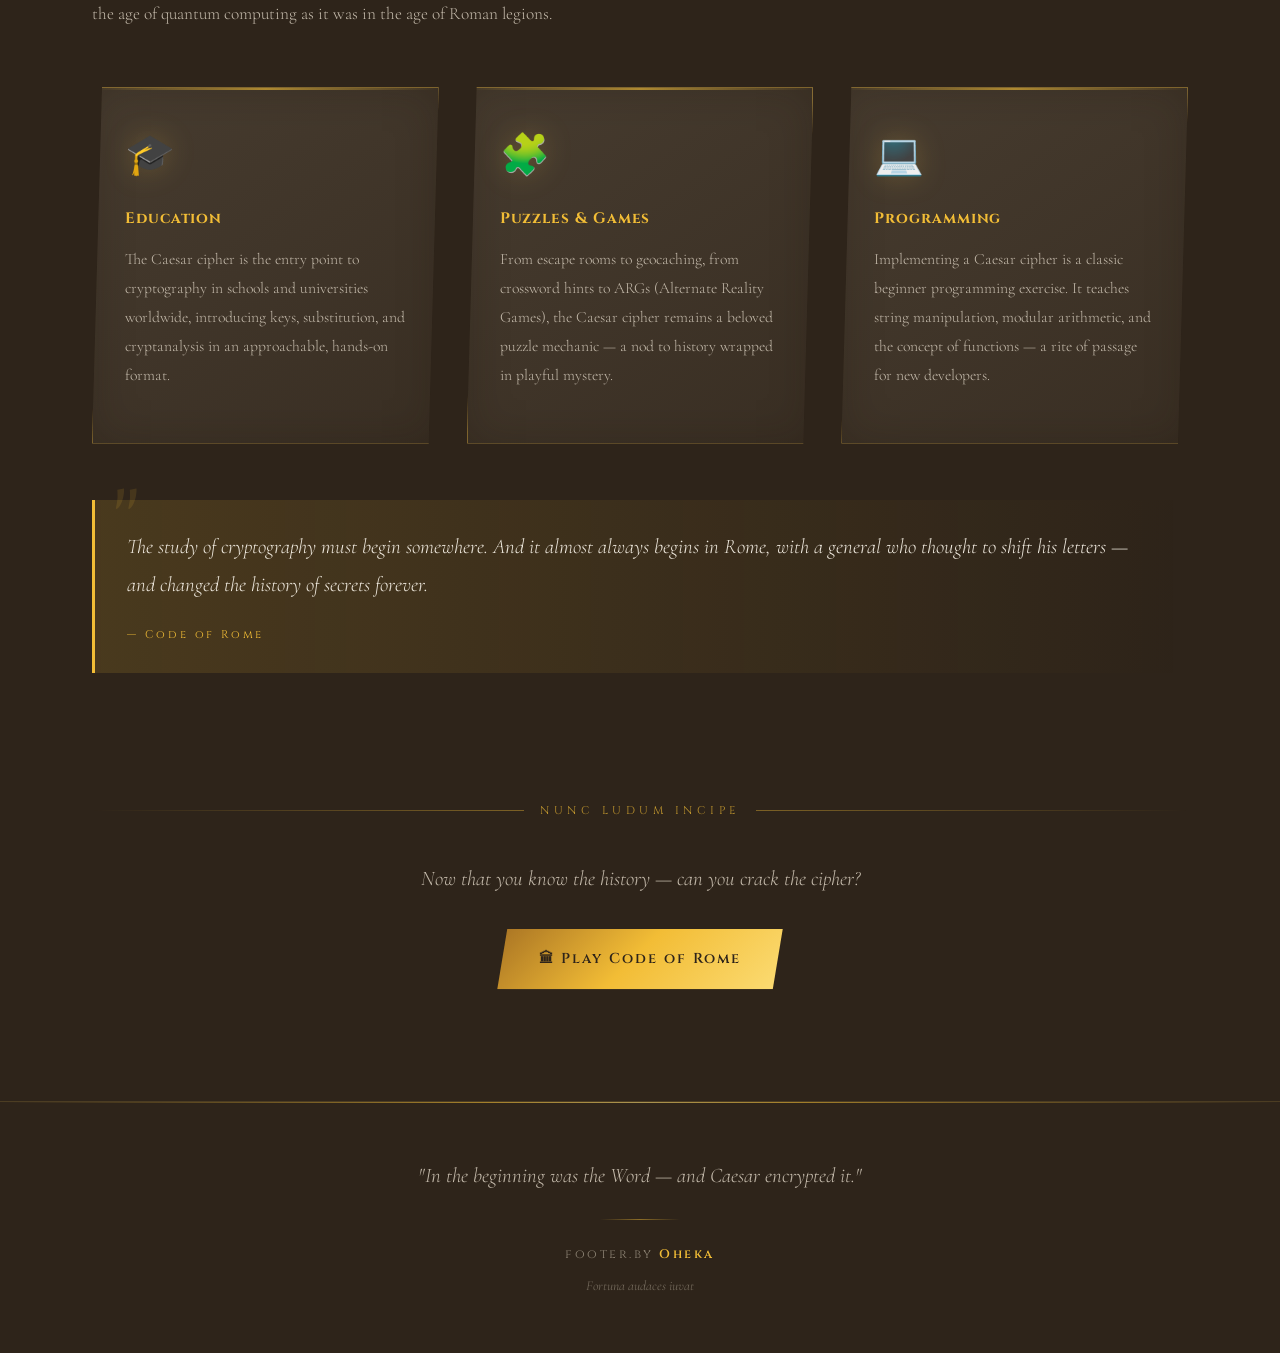
==== commit 4e01e7b9: "Add files via upload" ====
--- a/history.html
+++ b/history.html
@@ -35,42 +35,139 @@
     <meta name="twitter:image" content="https://codeofrome.com/Code_Of_Rome.png">
 
     <!-- Structured Data — Article -->
+    <!-- ═══ Schema.org — Article ═══ -->
     <script type="application/ld+json">
     {
       "@context": "https://schema.org",
       "@type": "Article",
       "headline": "History of the Caesar Cipher",
-      "description": "The complete history of the Caesar Cipher from Julius Caesar's Gallic Wars to modern cryptography, including Al-Kindi's frequency analysis and a cryptography timeline.",
+      "alternativeHeadline": "Histoire du Chiffre de César",
+      "description": "The complete history of the Caesar Cipher: from Julius Caesar's Gallic Wars (58 BC) to Al-Kindi's frequency analysis (850 AD), the Enigma machine, and modern cryptography. Includes an interactive cipher demo.",
       "url": "https://codeofrome.com/history.html",
-      "image": "https://codeofrome.com/Code_Of_Rome.png",
-      "author": { "@type": "Person", "name": "Oheka" },
-      "publisher": { "@type": "Organization", "name": "Code of Rome", "url": "https://codeofrome.com" },
+      "datePublished": "2025-01-01",
+      "dateModified": "2025-01-01",
+      "image": {
+        "@type": "ImageObject",
+        "url": "https://codeofrome.com/Code_Of_Rome.png",
+        "width": 1200,
+        "height": 630
+      },
+      "author": {
+        "@type": "Person",
+        "name": "Oheka"
+      },
+      "publisher": {
+        "@type": "Organization",
+        "name": "Code of Rome",
+        "url": "https://codeofrome.com",
+        "logo": {
+          "@type": "ImageObject",
+          "url": "https://codeofrome.com/Code_Of_Rome.png"
+        }
+      },
       "inLanguage": ["en", "fr"],
+      "keywords": "caesar cipher history, julius caesar, frequency analysis, al-kindi, roman cryptography, vigenere cipher, enigma machine, ROT13, cryptography timeline, substitution cipher",
+      "articleSection": ["History", "Cryptography", "Ancient Rome"],
       "about": [
-        { "@type": "Thing", "name": "Caesar cipher" },
-        { "@type": "Person", "name": "Julius Caesar" },
-        { "@type": "Thing", "name": "Cryptography" },
-        { "@type": "Person", "name": "Al-Kindi" }
+        { "@type": "Thing", "name": "Caesar cipher", "sameAs": "https://en.wikipedia.org/wiki/Caesar_cipher" },
+        { "@type": "Person", "name": "Julius Caesar", "sameAs": "https://en.wikipedia.org/wiki/Julius_Caesar" },
+        { "@type": "Thing", "name": "Cryptography", "sameAs": "https://en.wikipedia.org/wiki/Cryptography" },
+        { "@type": "Person", "name": "Al-Kindi", "sameAs": "https://en.wikipedia.org/wiki/Al-Kindi" },
+        { "@type": "Thing", "name": "Frequency analysis", "sameAs": "https://en.wikipedia.org/wiki/Frequency_analysis" },
+        { "@type": "Thing", "name": "ROT13", "sameAs": "https://en.wikipedia.org/wiki/ROT13" },
+        { "@type": "Thing", "name": "Enigma machine", "sameAs": "https://en.wikipedia.org/wiki/Enigma_machine" },
+        { "@type": "Thing", "name": "Vigenère cipher", "sameAs": "https://en.wikipedia.org/wiki/Vigen%C3%A8re_cipher" }
       ],
-      "mainEntity": {
-        "@type": "FAQPage",
-        "mainEntity": [
-          { "@type": "Question", "name": "Who invented the Caesar cipher?", "acceptedAnswer": { "@type": "Answer", "text": "The Caesar cipher is named after Julius Caesar (100–44 BC), who used it to encrypt his military dispatches during the Gallic Wars with a shift of three positions." } },
-          { "@type": "Question", "name": "How does the Caesar cipher work?", "acceptedAnswer": { "@type": "Answer", "text": "Each letter is replaced by the letter a fixed number of positions further along the alphabet. The formula is E(x) = (x + n) mod 26, where n is the shift key." } },
-          { "@type": "Question", "name": "Who broke the Caesar cipher?", "acceptedAnswer": { "@type": "Answer", "text": "The Arab scholar Al-Kindi (c. 801–873 AD) first described frequency analysis, which effectively broke all simple substitution ciphers including the Caesar cipher." } }
-        ]
+      "mentions": [
+        { "@type": "Person", "name": "Suetonius", "sameAs": "https://en.wikipedia.org/wiki/Suetonius" },
+        { "@type": "Person", "name": "Leon Battista Alberti", "sameAs": "https://en.wikipedia.org/wiki/Leon_Battista_Alberti" },
+        { "@type": "Person", "name": "Blaise de Vigenère", "sameAs": "https://en.wikipedia.org/wiki/Blaise_de_Vigen%C3%A8re" },
+        { "@type": "Person", "name": "Whitfield Diffie", "sameAs": "https://en.wikipedia.org/wiki/Whitfield_Diffie" }
+      ],
+      "isPartOf": {
+        "@type": "WebSite",
+        "name": "Code of Rome",
+        "url": "https://codeofrome.com"
       }
     }
     </script>
 
-    <!-- Structured Data — BreadcrumbList -->
+    <!-- ═══ Schema.org — FAQPage ═══ -->
+    <script type="application/ld+json">
+    {
+      "@context": "https://schema.org",
+      "@type": "FAQPage",
+      "mainEntity": [
+        {
+          "@type": "Question",
+          "name": "Who invented the Caesar cipher?",
+          "acceptedAnswer": {
+            "@type": "Answer",
+            "text": "The Caesar cipher is named after Julius Caesar (100–44 BC), who used it to protect his military dispatches during the Gallic Wars (58–50 BC), typically with a shift of three positions. The historian Suetonius first documented this in his work De Vita Caesarum (c. 121 AD)."
+          }
+        },
+        {
+          "@type": "Question",
+          "name": "How does the Caesar cipher work?",
+          "acceptedAnswer": {
+            "@type": "Answer",
+            "text": "Each letter is replaced by the letter a fixed number of positions further along the alphabet, called the shift or key. The encryption formula is E(x) = (x + n) mod 26, where x is the letter's position (A=0, Z=25) and n is the shift. Decryption applies the inverse: D(x) = (x − n) mod 26. With a shift of 3, A becomes D, B becomes E, and so on. There are 25 possible non-trivial shifts."
+          }
+        },
+        {
+          "@type": "Question",
+          "name": "How do you break or decrypt the Caesar cipher?",
+          "acceptedAnswer": {
+            "@type": "Answer",
+            "text": "There are two main methods. First, brute force: test all 25 possible shifts until the plaintext is recognisable — a computer can do this in microseconds. Second, frequency analysis: pioneered by the Arab scholar Al-Kindi around 850 AD, it exploits the fact that letters appear at predictable frequencies in every language. In English, E is the most common letter (~12.7%), so the most frequent ciphertext letter likely corresponds to E, immediately revealing the shift."
+          }
+        },
+        {
+          "@type": "Question",
+          "name": "What is ROT13?",
+          "acceptedAnswer": {
+            "@type": "Answer",
+            "text": "ROT13 is a Caesar cipher with a shift of exactly 13. Because 13 + 13 = 26 (the length of the alphabet), the same operation encrypts and decrypts. It became popular on early internet forums in the 1980s–90s to hide spoilers, jokes, and puzzle answers, and is still used today for trivial obfuscation."
+          }
+        },
+        {
+          "@type": "Question",
+          "name": "Is the Caesar cipher secure?",
+          "acceptedAnswer": {
+            "@type": "Answer",
+            "text": "No. With only 25 possible shifts, the Caesar cipher offers essentially no security by modern standards. A computer breaks it in microseconds via brute force, and even a human can use frequency analysis to crack it in minutes. It is used today exclusively for educational purposes, puzzle games, and as an introduction to cryptography concepts."
+          }
+        },
+        {
+          "@type": "Question",
+          "name": "What came after the Caesar cipher?",
+          "acceptedAnswer": {
+            "@type": "Answer",
+            "text": "The main successor was the Vigenère cipher (1553), which uses a keyword to apply different Caesar shifts to each letter — considered unbreakable for three centuries. Later, Leon Battista Alberti invented the cipher disk (1467), which mechanised polyalphabetic substitution. The 20th century brought electromechanical machines like the Enigma (1920s), and ultimately public-key cryptography (Diffie–Hellman, 1976) and modern standards like AES and RSA."
+          }
+        }
+      ]
+    }
+    </script>
+
+    <!-- ═══ Schema.org — BreadcrumbList ═══ -->
     <script type="application/ld+json">
     {
       "@context": "https://schema.org",
       "@type": "BreadcrumbList",
       "itemListElement": [
-        { "@type": "ListItem", "position": 1, "name": "Code of Rome", "item": "https://codeofrome.com" },
-        { "@type": "ListItem", "position": 2, "name": "History", "item": "https://codeofrome.com/history.html" }
+        {
+          "@type": "ListItem",
+          "position": 1,
+          "name": "Code of Rome",
+          "item": "https://codeofrome.com"
+        },
+        {
+          "@type": "ListItem",
+          "position": 2,
+          "name": "History of the Caesar Cipher",
+          "item": "https://codeofrome.com/history.html"
+        }
       ]
     }
     </script>
@@ -102,7 +199,7 @@
         <h1 class="history-title" data-i18n="hist.title">The Caesar Cipher</h1>
         <div style="display:flex;align-items:center;gap:1rem;justify-content:center;margin:1.5rem 0;">
             <div style="height:1px;width:4rem;background:linear-gradient(to right,transparent,var(--gold));opacity:0.6;"></div>
-            <span style="font-family:'Cinzel',serif;font-size:0.7rem;letter-spacing:0.4em;color:var(--gold);opacity:0.8;" data-i18n="hist.tag">HISTORIA CRYPTOGRAPHIAE</span>
+            <span class="hist-tag" data-i18n="hist.tag">HISTORIA CRYPTOGRAPHIAE</span>
             <div style="height:1px;width:4rem;background:linear-gradient(to left,transparent,var(--gold));opacity:0.6;"></div>
         </div>
         <p class="history-lead" data-i18n="hist.lead">From the battlefields of Gaul to the halls of modern cryptography — the story of the world's most famous cipher.</p>
--- a/styles.css
+++ b/styles.css
@@ -557,15 +557,16 @@
     opacity: 0.55;
 }
 
-.history-hero-content { position: relative; z-index: 2; text-align: center; padding: 0 1.75rem; }
+.history-hero-content { position: relative; z-index: 2; text-align: center; padding: 0 1rem; max-width: 100%; }
 
 .history-title {
     font-family: 'Cinzel Decorative', serif;
-    font-size: clamp(2.2rem, 8vw, 5.5rem);
+    font-size: clamp(1.6rem, 7vw, 5.5rem);
     font-weight: 900; color: transparent;
     background: linear-gradient(135deg, var(--gold-light), var(--gold), var(--gold-dark));
     -webkit-background-clip: text; background-clip: text;
-    margin-bottom: 1rem; line-height: 1.1;
+    margin-bottom: 1rem; line-height: 1.15;
+    word-break: break-word; overflow-wrap: break-word;
     filter: drop-shadow(0 0 36px var(--gold-glow));
 }
 
@@ -839,7 +840,7 @@
     .modal-stat-value { font-size: 1.75rem; }
 
     /* History */
-    .history-title { font-size: clamp(1.8rem, 10vw, 3rem); }
+    .history-title { font-size: clamp(1.4rem, 8.5vw, 3rem); padding: 0 0.5rem; }
     .history-lead { font-size: 1rem; }
     .prose-section h2 { font-size: 1.1rem; flex-wrap: wrap; }
     .timeline-node { padding-top: 0.25rem; }
@@ -865,3 +866,21 @@
 }
 
 .lang-btn:hover:not(.active) { color: var(--gold); }
+
+
+/* ── History hero tag label ── */
+.hist-tag {
+    font-family: 'Cinzel', serif;
+    font-size: clamp(0.55rem, 1.8vw, 0.7rem);
+    letter-spacing: clamp(0.15em, 2vw, 0.4em);
+    color: var(--gold); opacity: 0.8;
+    white-space: nowrap;
+}
+
+/* ── History hero tag ── */
+@media (max-width: 480px) {
+    .history-hero-content > div[style] span[data-i18n="hist.tag"] {
+        letter-spacing: 0.2em;
+        font-size: 0.62rem;
+    }
+}
